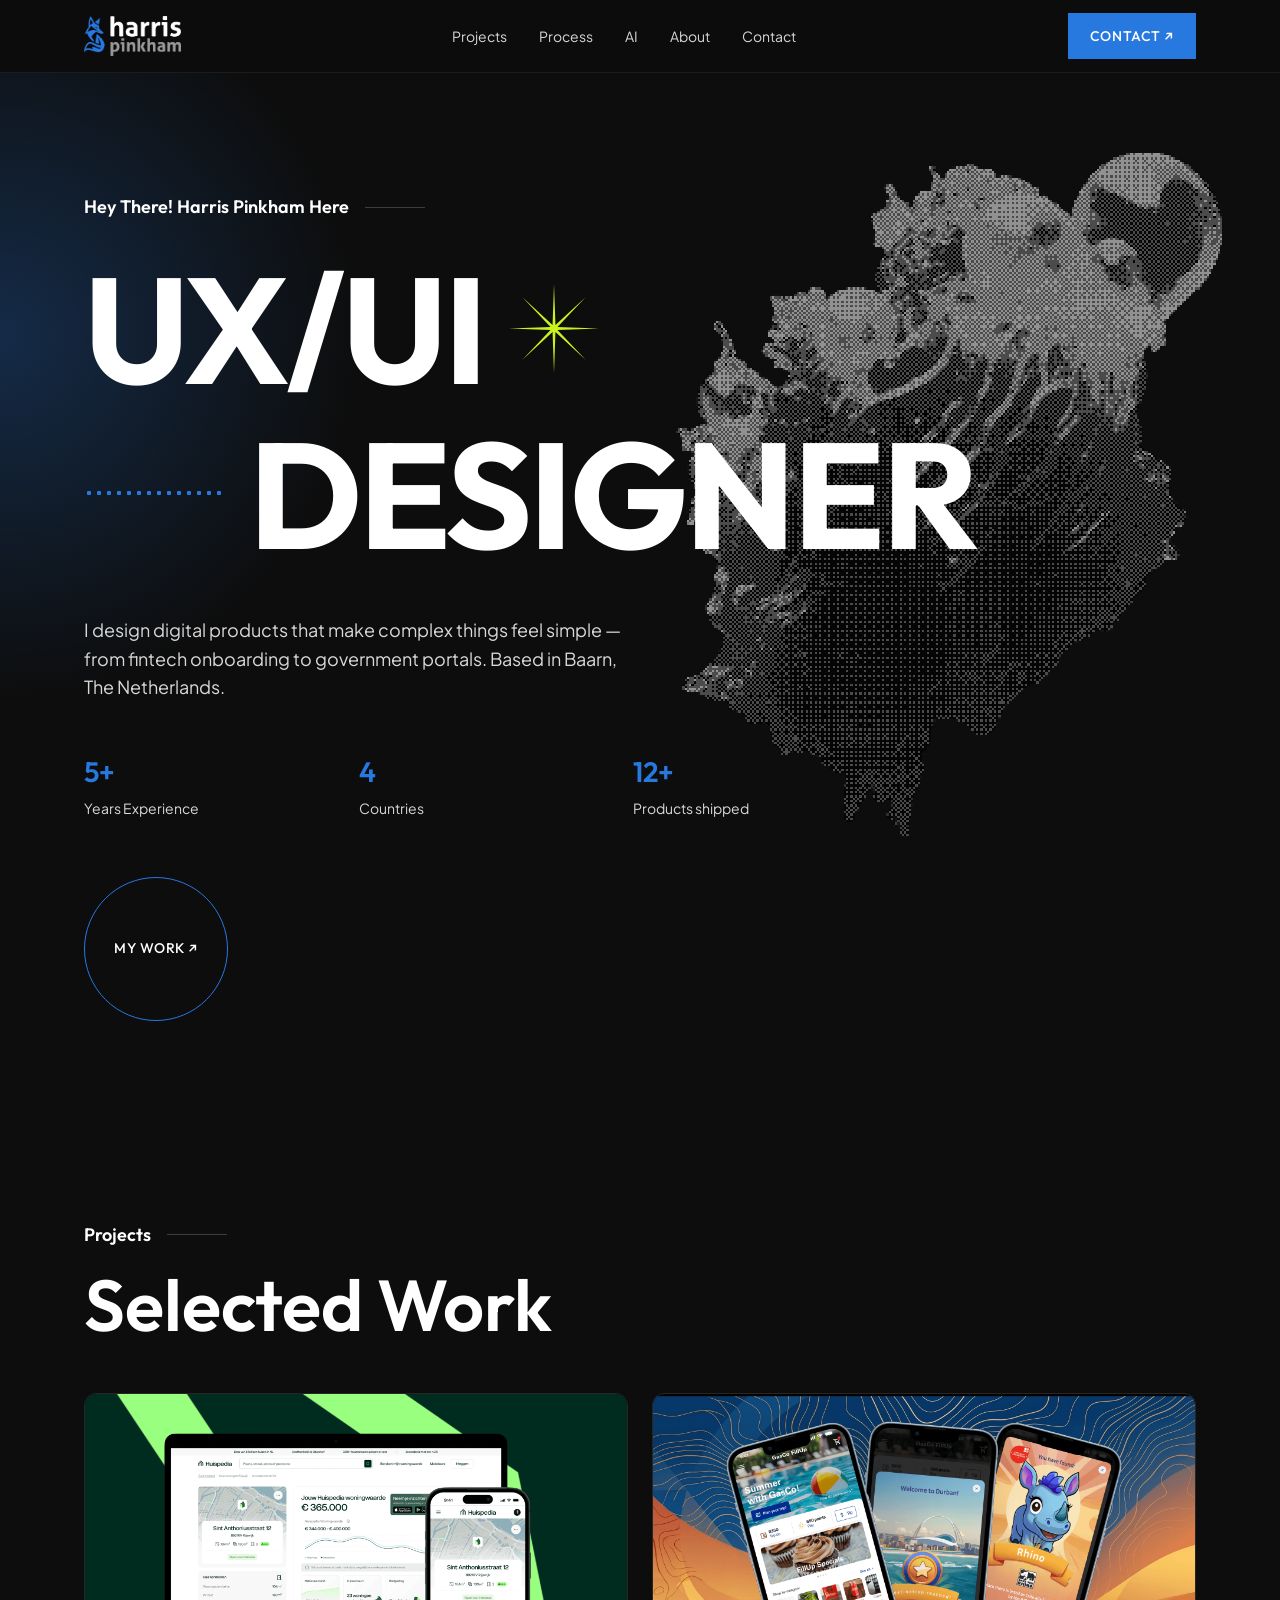
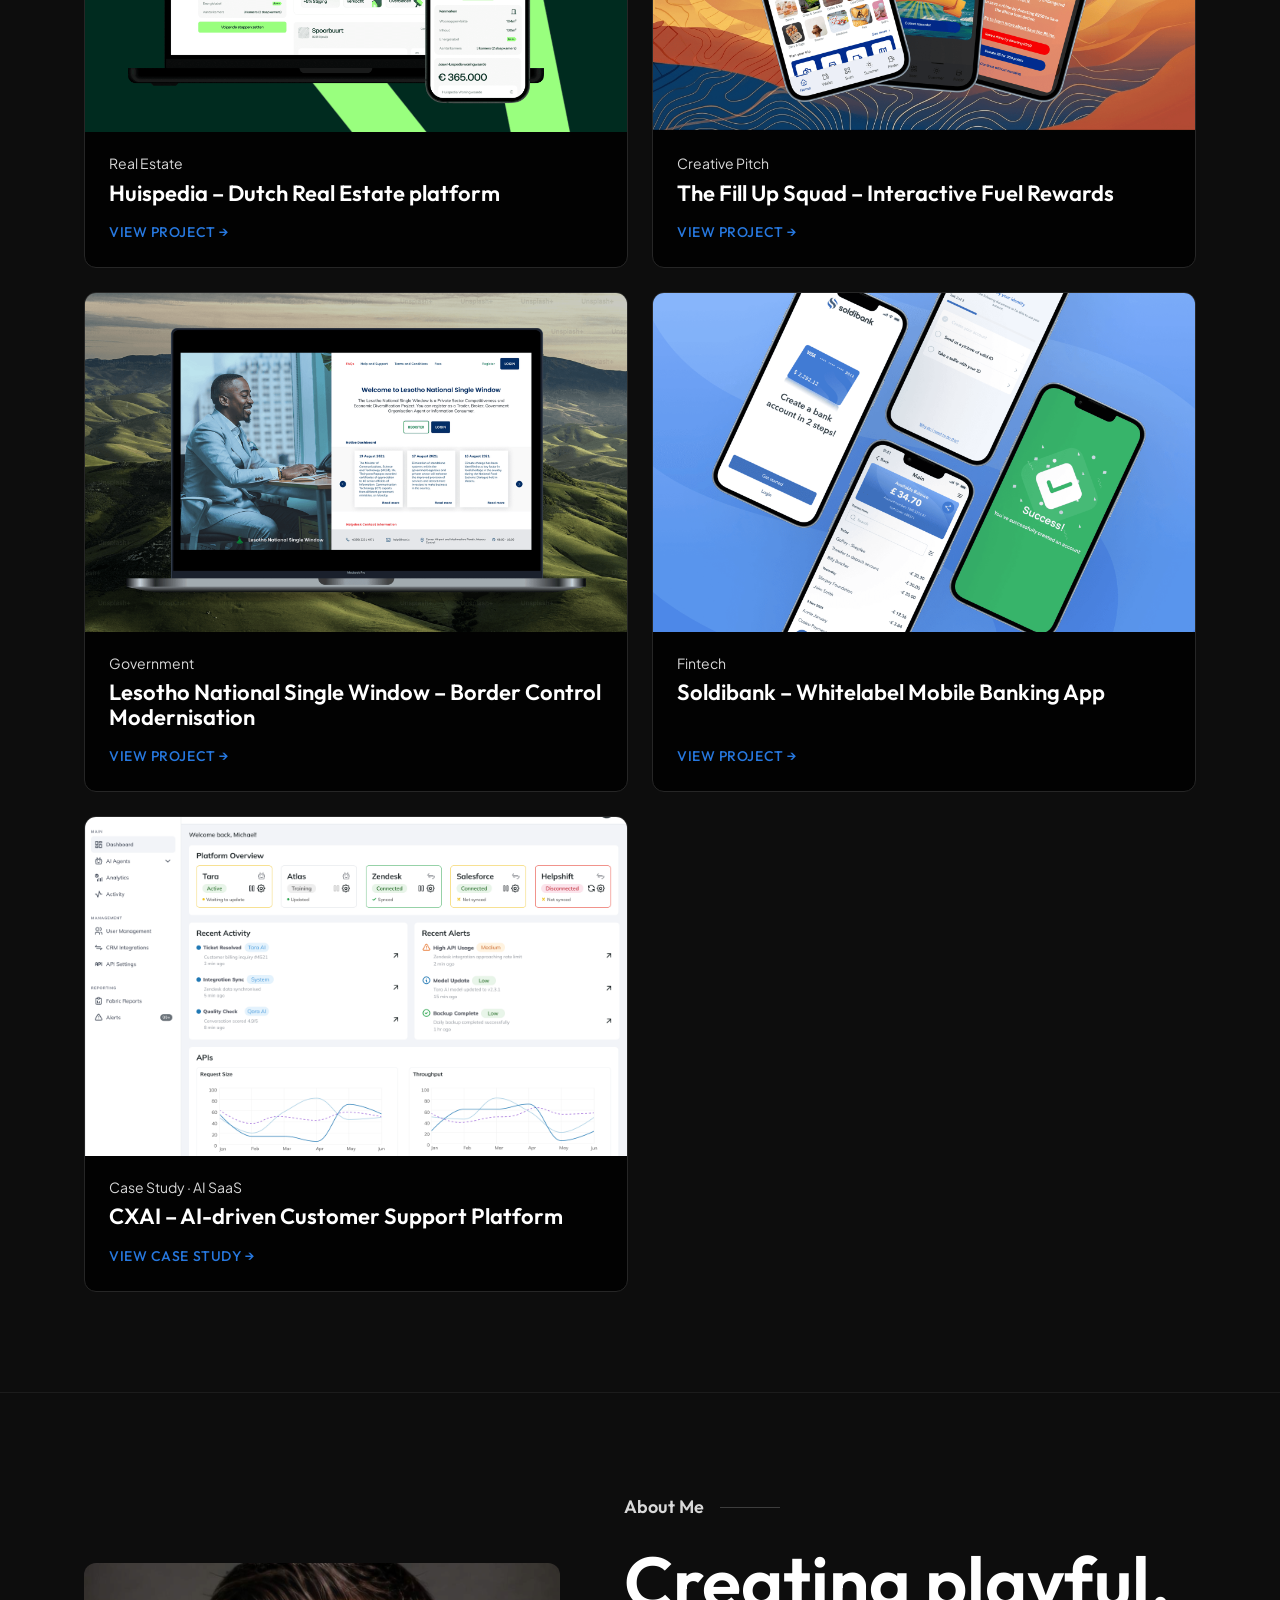
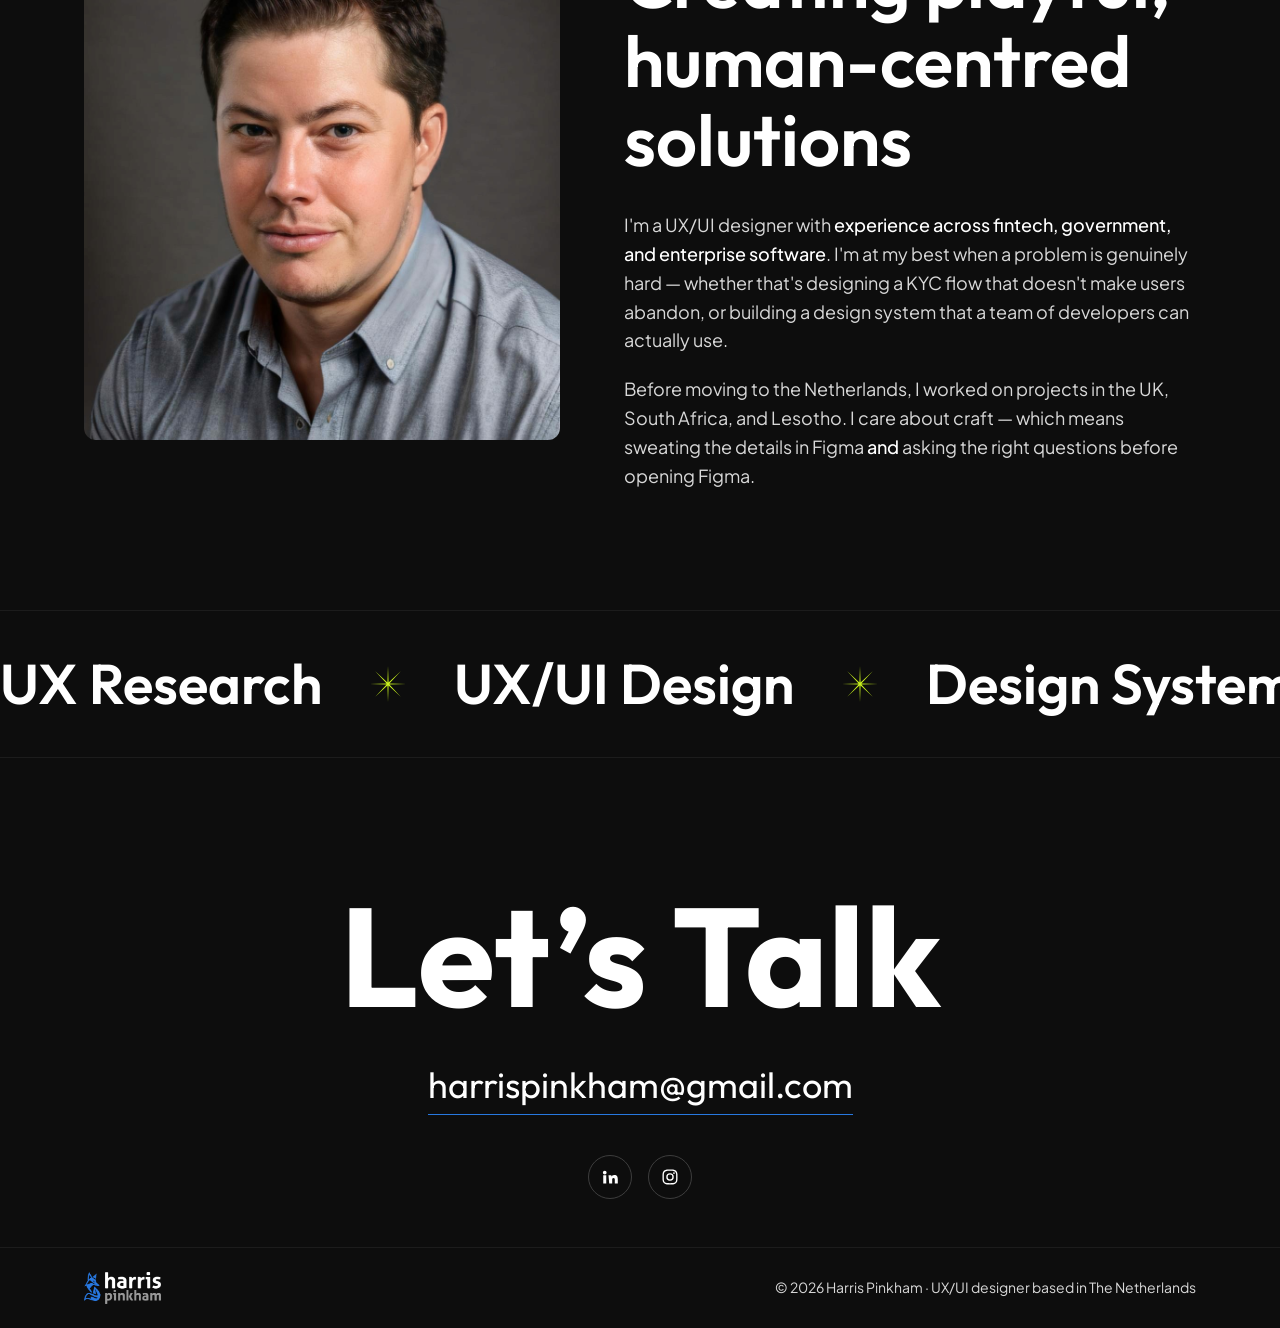
==== index.html @ 7c54fffb "Rename to Lesotho National Single Window and credit BBD Co-Authored-By: Claude Opus 5.5 <noreply@ant" ====
<!doctype html>
<html lang="en">
<head>
  <meta charset="utf-8">
  <meta name="viewport" content="width=device-width, initial-scale=1">
  <title>Harris Pinkham — UX/UI Designer</title>
  <meta name="description" content="Harris Pinkham is a UX/UI designer based in Baarn, The Netherlands, designing digital products that make complex things feel simple.">
  <link rel="canonical" href="https://harris-pinkham.onrender.com/">
  <!-- Link previews (LinkedIn, WhatsApp, Slack, X…) -->
  <meta property="og:type" content="website">
  <meta property="og:site_name" content="Harris Pinkham">
  <meta property="og:title" content="Harris Pinkham — UX/UI Designer">
  <meta property="og:description" content="Harris Pinkham is a UX/UI designer based in Baarn, The Netherlands, designing digital products that make complex things feel simple.">
  <meta property="og:url" content="https://harris-pinkham.onrender.com/">
  <meta property="og:image" content="https://harris-pinkham.onrender.com/assets/og-image.png">
  <meta property="og:image:width" content="1200">
  <meta property="og:image:height" content="630">
  <meta property="og:image:alt" content="Harris Pinkham, UX/UI Designer, based in Baarn, The Netherlands">
  <meta name="twitter:card" content="summary_large_image">
  <meta name="twitter:title" content="Harris Pinkham — UX/UI Designer">
  <meta name="twitter:description" content="Harris Pinkham is a UX/UI designer based in Baarn, The Netherlands, designing digital products that make complex things feel simple.">
  <meta name="twitter:image" content="https://harris-pinkham.onrender.com/assets/og-image.png">
  <link rel="icon" href="assets/favicon.png" type="image/png">
  <link rel="apple-touch-icon" href="assets/favicon.png">
  <link rel="preconnect" href="https://fonts.googleapis.com">
  <link rel="preconnect" href="https://fonts.gstatic.com" crossorigin>
  <link href="https://fonts.googleapis.com/css2?family=Outfit:wght@400;500;600;700&family=Plus+Jakarta+Sans:wght@400;500&display=swap" rel="stylesheet">
  <link rel="stylesheet" href="styles.css">
</head>
<body>

<header>
  <div class="wrap">
    <a class="logo" href="#top" aria-label="Harris Pinkham, home"><img src="assets/logo.png" alt="harris pinkham" width="497" height="206"></a>
    <nav aria-label="Main">
      <a href="#work">Projects</a>
      <a href="process.html">Process</a>
      <a href="ai.html">AI</a>
      <a href="#about">About</a>
      <a href="#contact">Contact</a>
    </nav>
    <a class="btn" href="#contact">CONTACT ↗</a>
  </div>
</header>

<main id="top">
  <section class="hero">
    <img class="hero-figure" src="assets/hero-image.png" alt="" width="250" height="306">
    <div class="wrap">
      <p class="eyebrow">Hey There! Harris Pinkham Here</p>
      <h1>
        <span class="line">UX/UI <img class="star" src="assets/star.svg" alt=""></span>
        <span class="line">DESIGNER</span>
      </h1>
      <p class="lead">I design digital products that make complex things feel simple — from fintech onboarding to government portals. Based in Baarn, The Netherlands.</p>
      <div class="stats">
        <div><strong>5+</strong><span>Years Experience</span></div>
        <div><strong>4</strong><span>Countries</span></div>
        <div><strong>12+</strong><span>Products shipped</span></div>
      </div>
      <a class="circle-link" href="#work">MY WORK ↗</a>
    </div>
  </section>

  <section class="work" id="work">
    <div class="wrap">
      <p class="eyebrow">Projects</p>
      <h2 class="section-title">Selected Work</h2>
      <div class="projects">
        <a class="project-card" href="projects/huispedia.html">
          <img src="assets/huispedia.png" alt="Huispedia property valuation screens on laptop and phone" width="2048" height="1328" loading="lazy">
          <div class="card-body">
            <p class="tag">Real Estate</p>
            <h3>Huispedia – Dutch Real Estate platform</h3>
            <span class="view">VIEW PROJECT →</span>
          </div>
        </a>
        <a class="project-card" href="projects/fill-up-squad.html">
          <img src="assets/fillup-squad.png" alt="Three phone screens from the Fill Up Squad fuel rewards app" width="2048" height="1150" loading="lazy">
          <div class="card-body">
            <p class="tag">Creative Pitch</p>
            <h3>The Fill Up Squad – Interactive Fuel Rewards</h3>
            <span class="view">VIEW PROJECT →</span>
          </div>
        </a>
        <a class="project-card" href="projects/national-single-window.html">
          <img src="assets/single-window.png" alt="Lesotho National Single Window portal on a laptop" width="2048" height="1150" loading="lazy">
          <div class="card-body">
            <p class="tag">Government</p>
            <h3>Lesotho National Single Window – Border Control Modernisation</h3>
            <span class="view">VIEW PROJECT →</span>
          </div>
        </a>
        <a class="project-card" href="projects/soldibank.html">
          <img src="assets/soldibank.png" alt="Soldibank mobile banking app screens" width="2048" height="1150" loading="lazy">
          <div class="card-body">
            <p class="tag">Fintech</p>
            <h3>Soldibank – Whitelabel Mobile Banking App</h3>
            <span class="view">VIEW PROJECT →</span>
          </div>
        </a>
        <a class="project-card" href="projects/cxai.html">
          <img src="projects/cxai/cxai-card.webp" alt="CXAI dashboard with platform overview, recent activity and alerts" width="1440" height="1024" loading="lazy">
          <div class="card-body">
            <p class="tag">Case Study · AI SaaS</p>
            <h3>CXAI – AI-driven Customer Support Platform</h3>
            <span class="view">VIEW CASE STUDY →</span>
          </div>
        </a>
      </div>
    </div>
  </section>

  <section class="about" id="about">
    <div class="wrap about-grid">
      <img class="about-photo" src="assets/about.jpg" alt="Portrait of Harris Pinkham" width="1024" height="1427" loading="lazy">
      <div>
        <p class="eyebrow">About Me</p>
        <h2 class="section-title">Creating playful, human-centred solutions</h2>
        <p>I'm a UX/UI designer with <strong>experience across fintech, government, and enterprise software</strong>. I'm at my best when a problem is genuinely hard — whether that's designing a KYC flow that doesn't make users abandon, or building a design system that a team of developers can actually use.</p>
        <p>Before moving to the Netherlands, I worked on projects in the UK, South Africa, and Lesotho. I care about craft — which means sweating the details in Figma <strong>and</strong> asking the right questions before opening Figma.</p>
      </div>
    </div>
  </section>

  <div class="ticker" aria-hidden="true">
    <div class="ticker-track">
      <span>UX Research</span><span>UX/UI Design</span><span>Design Systems</span><span>Wireframing &amp; Prototyping</span><span>Usability Testing</span>
      <span>UX Research</span><span>UX/UI Design</span><span>Design Systems</span><span>Wireframing &amp; Prototyping</span><span>Usability Testing</span>
    </div>
  </div>

  <section class="contact" id="contact">
    <div class="wrap">
      <h2 class="big">Let’s Talk</h2>
      <a class="email" href="mailto:harrispinkham@gmail.com">harrispinkham@gmail.com</a>
      <div class="socials">
        <a href="https://www.linkedin.com/in/harrispinkham/" aria-label="LinkedIn"><svg viewBox="0 0 24 24"><path d="M4.98 3.5a2.5 2.5 0 1 1 0 5 2.5 2.5 0 0 1 0-5zM3 9.75h4v11H3zm7 0h3.8v1.5h.06c.53-1 1.83-2.06 3.77-2.06 4.03 0 4.77 2.65 4.77 6.1v5.46h-4v-4.84c0-1.16-.02-2.64-1.61-2.64-1.61 0-1.86 1.26-1.86 2.56v4.92h-4z"/></svg></a>
        <a href="https://www.instagram.com/indiaskapie" aria-label="Instagram"><svg viewBox="0 0 24 24"><path d="M12 7a5 5 0 1 0 0 10 5 5 0 0 0 0-10zm0 8.2a3.2 3.2 0 1 1 0-6.4 3.2 3.2 0 0 1 0 6.4zM17.3 5.5a1.2 1.2 0 1 0 0 2.4 1.2 1.2 0 0 0 0-2.4zM12 2c-2.7 0-3.1 0-4.1.06C4.6 2.2 2.2 4.6 2.06 7.9 2 8.9 2 9.3 2 12s0 3.1.06 4.1c.15 3.3 2.55 5.7 5.84 5.84C8.9 22 9.3 22 12 22s3.1 0 4.1-.06c3.3-.15 5.7-2.55 5.84-5.84.06-1 .06-1.4.06-4.1s0-3.1-.06-4.1C21.8 4.6 19.4 2.2 16.1 2.06 15.1 2 14.7 2 12 2zm0 1.8c2.67 0 3 0 4.03.06 2.4.1 3.97 1.7 4.1 4.1.05 1.05.06 1.36.06 4.04s0 3-.06 4.04c-.12 2.4-1.7 3.97-4.1 4.1-1.04.05-1.36.06-4.03.06s-3 0-4.04-.06c-2.4-.12-3.97-1.7-4.1-4.1C3.8 15 3.8 14.67 3.8 12s0-3 .06-4.04c.12-2.4 1.7-3.97 4.1-4.1C9 3.8 9.33 3.8 12 3.8z"/></svg></a>
      </div>
    </div>
  </section>
</main>

<footer>
  <div class="wrap">
    <img src="assets/logo.png" alt="harris pinkham" width="497" height="206">
    <p>© 2026 Harris Pinkham · UX/UI designer based in The Netherlands</p>
  </div>
</footer>

</body>
</html>
---- styles.css ----
:root {
  --bg: #0d0d0d;
  --surface: #020202;
  --text: #fff;
  --muted: #d8d8d8;
  --line: #3d3d3d;
  --accent: #2778df;
  --max: 1160px;
}
*, *::before, *::after { box-sizing: border-box; }
html { scroll-behavior: smooth; }
body {
  margin: 0;
  background: var(--bg);
  color: var(--text);
  font-family: "Plus Jakarta Sans", sans-serif;
  font-size: 16px;
  line-height: 1.6;
  -webkit-font-smoothing: antialiased;
}
h1, h2, h3, h4 { font-family: "Outfit", sans-serif; margin: 0; line-height: 1.1; }
p { margin: 0; }
a { color: inherit; }
img { max-width: 100%; display: block; }
.wrap { max-width: var(--max); margin: 0 auto; padding: 0 24px; }

/* Header */
header {
  position: sticky; top: 0; z-index: 10;
  background: rgba(13, 13, 13, .85);
  backdrop-filter: blur(10px);
  border-bottom: 1px solid #1c1c1c;
}
header .wrap { display: flex; align-items: center; justify-content: space-between; height: 72px; }
.logo img { height: 40px; width: auto; }
nav { display: flex; gap: 32px; }
nav a { text-decoration: none; font-size: 14px; color: var(--muted); }
nav a:hover, nav a[aria-current="page"] { color: var(--text); }
[id] { scroll-margin-top: 88px; }
.btn {
  display: inline-flex; align-items: center; gap: 8px;
  background: var(--accent); color: #fff; text-decoration: none;
  font-family: "Outfit", sans-serif; font-size: 14px; font-weight: 500; letter-spacing: .04em;
  padding: 12px 22px;
}
.btn:hover { filter: brightness(1.1); }

/* Section eyebrow, e.g. "Projects ——" */
.eyebrow {
  display: flex; align-items: center; gap: 16px;
  font-family: "Outfit", sans-serif; font-weight: 600; font-size: 18px;
}
.eyebrow::after { content: ""; width: 60px; height: 1px; background: var(--line); }
.section-title { font-size: clamp(40px, 6vw, 72px); font-weight: 600; margin: 16px 0 48px; }

/* Hero */
.hero {
  position: relative; overflow: hidden;
  padding: 120px 0 100px;
  background: radial-gradient(ellipse 40% 50% at 0% 25%, rgba(39, 120, 223, .28), transparent 70%);
}
.hero-figure {
  position: absolute; right: 4%; top: 80px;
  width: min(46vw, 560px); height: auto; opacity: .55;
  image-rendering: pixelated; pointer-events: none;
}
.hero .wrap { position: relative; }
.hero h1 { font-weight: 700; font-size: clamp(64px, 13vw, 150px); letter-spacing: -.02em; margin-top: 24px; }
.hero h1 .line { display: flex; align-items: center; gap: 24px; }
.hero h1 .line:last-child { padding-left: clamp(0px, 13vw, 180px); }
.hero h1 .line:last-child::before {
  content: ""; flex: 0 0 clamp(0px, 11vw, 150px); height: 4px;
  background: radial-gradient(circle, var(--accent) 2px, transparent 2.5px) 0 0 / 10px 4px;
  margin-left: calc(-1 * clamp(0px, 13vw, 180px));
}
.hero h1 .star { width: clamp(40px, 7vw, 90px); }
.hero .lead { max-width: 560px; margin-top: 40px; font-size: 18px; color: var(--muted); }
.stats { display: grid; grid-template-columns: repeat(3, 1fr); gap: 24px; max-width: 800px; margin-top: 48px; }
.stats strong { display: block; font-family: "Outfit", sans-serif; font-size: 28px; font-weight: 600; color: var(--accent); }
.stats span { font-size: 14px; color: var(--muted); }
.circle-link {
  display: grid; place-items: center; margin-top: 56px;
  width: 144px; height: 144px; border-radius: 50%;
  border: 1px solid var(--accent); text-decoration: none;
  font-family: "Outfit", sans-serif; font-size: 14px; font-weight: 500; letter-spacing: .04em;
  transition: background .2s;
}
.circle-link:hover { background: var(--accent); }

/* Project preview cards (home) */
.work { padding: 100px 0; }
.projects { display: grid; grid-template-columns: repeat(2, 1fr); gap: 24px; }
.project-card {
  text-decoration: none;
  border: 1px solid #262626; border-radius: 12px; background: var(--surface); overflow: hidden;
  display: flex; flex-direction: column;
  transition: border-color .2s, transform .2s;
}
.project-card:hover { border-color: var(--accent); transform: translateY(-4px); }
.project-card img { width: 100%; height: auto; aspect-ratio: 16 / 10; object-fit: cover; }
.card-body { flex: 1; display: flex; flex-direction: column; padding: 20px 24px 24px; }
.card-body .view { margin-top: auto; }
.card-text { color: var(--muted); font-size: 15px; margin-bottom: 20px; }
.projects.three { grid-template-columns: repeat(3, 1fr); margin-bottom: 96px; }
.tag { font-size: 14px; color: var(--muted); }
.project-card h3 { font-size: 22px; font-weight: 600; margin: 6px 0 16px; }
.view { font-family: "Outfit", sans-serif; font-size: 14px; font-weight: 500; letter-spacing: .04em; color: var(--accent); }
.site-link {
  font-family: "Outfit", sans-serif; font-weight: 500;
  color: var(--accent); text-decoration: none; border-bottom: 1px solid currentColor;
}
.site-link:hover { color: var(--text); }

/* About */
.about { padding: 100px 0; border-top: 1px solid #1c1c1c; }
.about-grid { display: grid; grid-template-columns: 1fr 1.2fr; gap: 64px; align-items: center; }
.about-photo { border-radius: 12px; aspect-ratio: 1; object-fit: cover; object-position: center 25%; width: 100%; height: auto; }
.about p { color: var(--muted); font-size: 18px; margin-bottom: 20px; }
.about p strong { color: var(--text); font-weight: 500; }
.about .section-title { margin-bottom: 32px; }

/* Ticker */
.ticker { overflow: hidden; border-block: 1px solid #1c1c1c; padding: 28px 0; }
.ticker-track { display: flex; gap: 48px; width: max-content; animation: scroll 30s linear infinite; }
.ticker-track span { font-family: "Outfit", sans-serif; font-size: clamp(32px, 5vw, 56px); font-weight: 600; white-space: nowrap; display: flex; align-items: center; gap: 48px; }
.ticker-track span::after { content: ""; width: 36px; height: 36px; background: url(assets/star.svg) center / contain no-repeat; }
@keyframes scroll { to { transform: translateX(-50%); } }
@media (prefers-reduced-motion: reduce) { .ticker-track { animation: none; } }

/* Contact / footer */
.contact { padding: 120px 0 48px; text-align: center; }
.contact h2.big { font-size: clamp(56px, 11vw, 140px); font-weight: 700; }
.contact .email { display: inline-block; margin: 24px 0 40px; font-family: "Outfit", sans-serif; font-size: clamp(20px, 3.4vw, 36px); text-decoration: none; border-bottom: 1px solid var(--accent); overflow-wrap: anywhere; }
.socials { display: flex; justify-content: center; gap: 16px; }
.socials a { display: grid; place-items: center; width: 44px; height: 44px; border: 1px solid var(--line); border-radius: 50%; }
.socials a:hover { border-color: var(--accent); }
.socials svg { width: 18px; height: 18px; fill: currentColor; }
footer { border-top: 1px solid #1c1c1c; padding: 24px 0; font-size: 14px; color: var(--muted); }
footer .wrap { display: flex; justify-content: space-between; align-items: center; gap: 16px; }
footer img { height: 32px; width: auto; }

/* Inner page intro (project, process, AI) */
.page-hero {
  padding: 88px 0 56px;
  background: radial-gradient(ellipse 40% 60% at 0% 20%, rgba(39, 120, 223, .25), transparent 70%);
}
.back { display: inline-block; margin-bottom: 32px; font-size: 14px; color: var(--muted); text-decoration: none; }
.back:hover { color: var(--text); }
.page-hero h1 { font-size: clamp(48px, 9vw, 104px); font-weight: 700; letter-spacing: -.02em; margin-top: 20px; }
.page-hero .lead { max-width: 680px; margin-top: 24px; font-size: 19px; color: var(--muted); }
.page-hero .tag { margin-top: 0; }
h2.sub { font-size: clamp(28px, 3.4vw, 40px); font-weight: 600; margin-bottom: 24px; }

/* Project page */
.cover { width: 100%; height: auto; border-radius: 12px; }
.project-info { display: grid; grid-template-columns: 1.6fr 1fr; gap: 64px; padding-top: 80px; padding-bottom: 80px; }
.project-info p { color: var(--muted); font-size: 18px; }
.project-info p + p { margin-top: 16px; }
.meta { margin: 0; border-top: 1px solid var(--line); }
.meta div { display: flex; justify-content: space-between; gap: 16px; padding: 14px 0; border-bottom: 1px solid var(--line); }
.meta dt { color: var(--muted); font-size: 14px; }
.meta dd { margin: 0; text-align: right; font-family: "Outfit", sans-serif; font-weight: 500; }
.screens { padding-bottom: 80px; }
.desktop-screens { display: grid; gap: 32px; margin-bottom: 80px; }
.mobile-screens { display: grid; grid-template-columns: repeat(3, 1fr); gap: 32px; max-width: 900px; margin: 0 auto 80px; }
.browser { margin: 0; border: 1px solid #262626; border-radius: 12px; overflow: hidden; background: #161616; }
.browser-bar { display: flex; gap: 6px; padding: 12px 16px; border-bottom: 1px solid #262626; }
.browser-bar span { width: 10px; height: 10px; border-radius: 50%; background: var(--line); }
.browser img { width: 100%; height: auto; }
.browser .slot { width: 100%; aspect-ratio: 16 / 10; }
.phone { margin: 0; border: 10px solid #1f1f1f; border-radius: 40px; overflow: hidden; background: #161616; box-shadow: 0 0 0 1px #333; }
.phone img, .phone .slot { width: 100%; height: auto; aspect-ratio: 9 / 19.5; object-fit: cover; object-position: top; }
.desktop-screens.two { grid-template-columns: 1fr 1fr; gap: 24px; }
.mobile-screens.four { grid-template-columns: repeat(4, 1fr); gap: 24px; max-width: none; }
/* Older 16:9 phone screens */
.mobile-screens.classic { grid-template-columns: repeat(2, 1fr); max-width: 560px; }
.mobile-screens.classic .phone img { aspect-ratio: 9 / 16; }
.intro-text { max-width: 820px; margin-bottom: 56px; color: var(--muted); font-size: 18px; }
.ai-project p { max-width: 760px; color: var(--muted); font-size: 18px; }
.ai-method + .ai-method { margin-top: 72px; }
.ai-method h3 { font-size: 24px; font-weight: 600; margin-bottom: 12px; }
.gallery { display: grid; gap: 20px; margin-top: 28px; }
.gallery.two { grid-template-columns: repeat(2, 1fr); }
.gallery.four { grid-template-columns: repeat(4, 1fr); }
.gallery.five { grid-template-columns: repeat(5, 1fr); }
.gallery img.crop-top { aspect-ratio: 5 / 8; object-fit: cover; object-position: top; }
.gallery.three { grid-template-columns: repeat(3, 1fr); max-width: 900px; }
.gallery figure, figure.wide { margin: 0; }
figure.wide { margin-top: 28px; }
.gallery img, figure.wide img { width: 100%; height: auto; border-radius: 10px; border: 1px solid #262626; }
.gallery figcaption, figure.wide figcaption { margin-top: 10px; font-size: 14px; color: var(--muted); }

/* Empty frame waiting for a screenshot */
.slot {
  display: grid; place-items: center; padding: 16px; text-align: center;
  color: var(--muted); font-size: 14px;
  background: repeating-linear-gradient(45deg, #141414 0 12px, #181818 12px 24px);
}
.project-nav { display: flex; justify-content: space-between; gap: 16px; padding-top: 40px; padding-bottom: 40px; border-top: 1px solid #1c1c1c; }
.project-nav a { text-decoration: none; }
.project-nav a:last-child { text-align: right; }
.project-nav small { display: block; color: var(--muted); font-size: 13px; }
.project-nav span { font-family: "Outfit", sans-serif; font-size: 20px; font-weight: 600; }
.project-nav a:hover span { color: var(--accent); }

/* Case study pages */
.case-study { padding-bottom: 80px; }
.case-study .goal { max-width: 860px; font-family: "Outfit", sans-serif; font-size: clamp(22px, 2.6vw, 30px); line-height: 1.35; }
.case-study .case-text { max-width: 760px; color: var(--muted); font-size: 18px; margin-bottom: 72px; }
.slides { display: grid; gap: 32px; margin: 48px 0 80px; }
.slides figure.wide { margin: 0; }

/* Placeholder for content still to be written */
.todo {
  border: 1px dashed var(--accent); border-radius: 8px; padding: 14px 18px;
  color: var(--muted); font-size: 15px; background: rgba(39, 120, 223, .06);
}
.todo::before { content: "To add: "; color: var(--accent); font-weight: 600; }

/* Process page */
.content-section { padding: 40px 0 100px; }
.steps { list-style: none; padding: 0; margin: 0 0 80px; border-top: 1px solid var(--line); }
.steps li { display: grid; grid-template-columns: 100px 1fr; column-gap: 32px; row-gap: 32px; padding: 56px 0; border-bottom: 1px solid var(--line); }
.step-items { grid-column: 2; }
.step-num { font-family: "Outfit", sans-serif; font-size: 20px; font-weight: 600; color: var(--accent); }
.steps h3 { font-size: clamp(26px, 3vw, 36px); font-weight: 600; }
.steps p { color: var(--muted); font-size: 17px; }
.steps p + p { margin-top: 12px; }
.step-items > div + div { margin-top: 64px; }
.step-items p { max-width: 760px; }
.step-items p + .gallery, .step-items p + figure.wide { margin-top: 24px; }
.step-items .gallery + p { margin-top: 32px; }
.process-cycle { max-width: 900px; margin: -24px 0 48px; }
.step-items h4 { font-family: "Outfit", sans-serif; font-size: 20px; font-weight: 600; margin-bottom: 8px; }
.steps blockquote { margin: 12px 0; padding-left: 16px; border-left: 2px solid var(--accent); color: var(--text); font-style: italic; }

/* AI page */
.cards { display: grid; grid-template-columns: repeat(3, 1fr); gap: 24px; margin-bottom: 80px; }
.card { border: 1px solid #262626; border-radius: 12px; background: var(--surface); padding: 28px; }
.card h3 { font-size: 22px; font-weight: 600; margin-bottom: 16px; }
.card .todo { font-size: 14px; }

@media (max-width: 800px) {
  header .wrap { flex-wrap: wrap; height: auto; padding-top: 12px; row-gap: 4px; }
  nav { order: 3; width: 100%; gap: 22px; overflow-x: auto; padding: 4px 0 12px; }
  nav a { white-space: nowrap; }
  [id] { scroll-margin-top: 120px; }
  .hero { padding: 72px 0 64px; }
  .hero-figure { width: 80vw; right: -20vw; top: auto; bottom: 0; opacity: .3; }
  .hero h1 .line:last-child { padding-left: 0; }
  .hero h1 .line:last-child::before { display: none; }
  .stats { grid-template-columns: 1fr; gap: 16px; }
  .work, .about { padding: 72px 0; }
  .projects, .projects.three, .cards { grid-template-columns: 1fr; }
  .page-hero { padding: 56px 0 40px; }
  .project-info { grid-template-columns: 1fr; gap: 40px; padding-top: 56px; padding-bottom: 56px; }
  .mobile-screens, .mobile-screens.four { grid-template-columns: repeat(2, 1fr); gap: 16px; }
  .desktop-screens.two { grid-template-columns: 1fr; }
  .gallery.four, .gallery.three, .gallery.five { grid-template-columns: repeat(2, 1fr); gap: 16px; }
  .gallery.two { grid-template-columns: 1fr; }
  .step-items { grid-column: 1; }
  .phone { border-width: 6px; border-radius: 28px; }
  .steps li { grid-template-columns: 1fr; gap: 12px; padding: 32px 0; }
  .about-grid { grid-template-columns: 1fr; gap: 40px; }
  .about-photo { aspect-ratio: 4 / 3; }
  footer .wrap { flex-direction: column; }
}
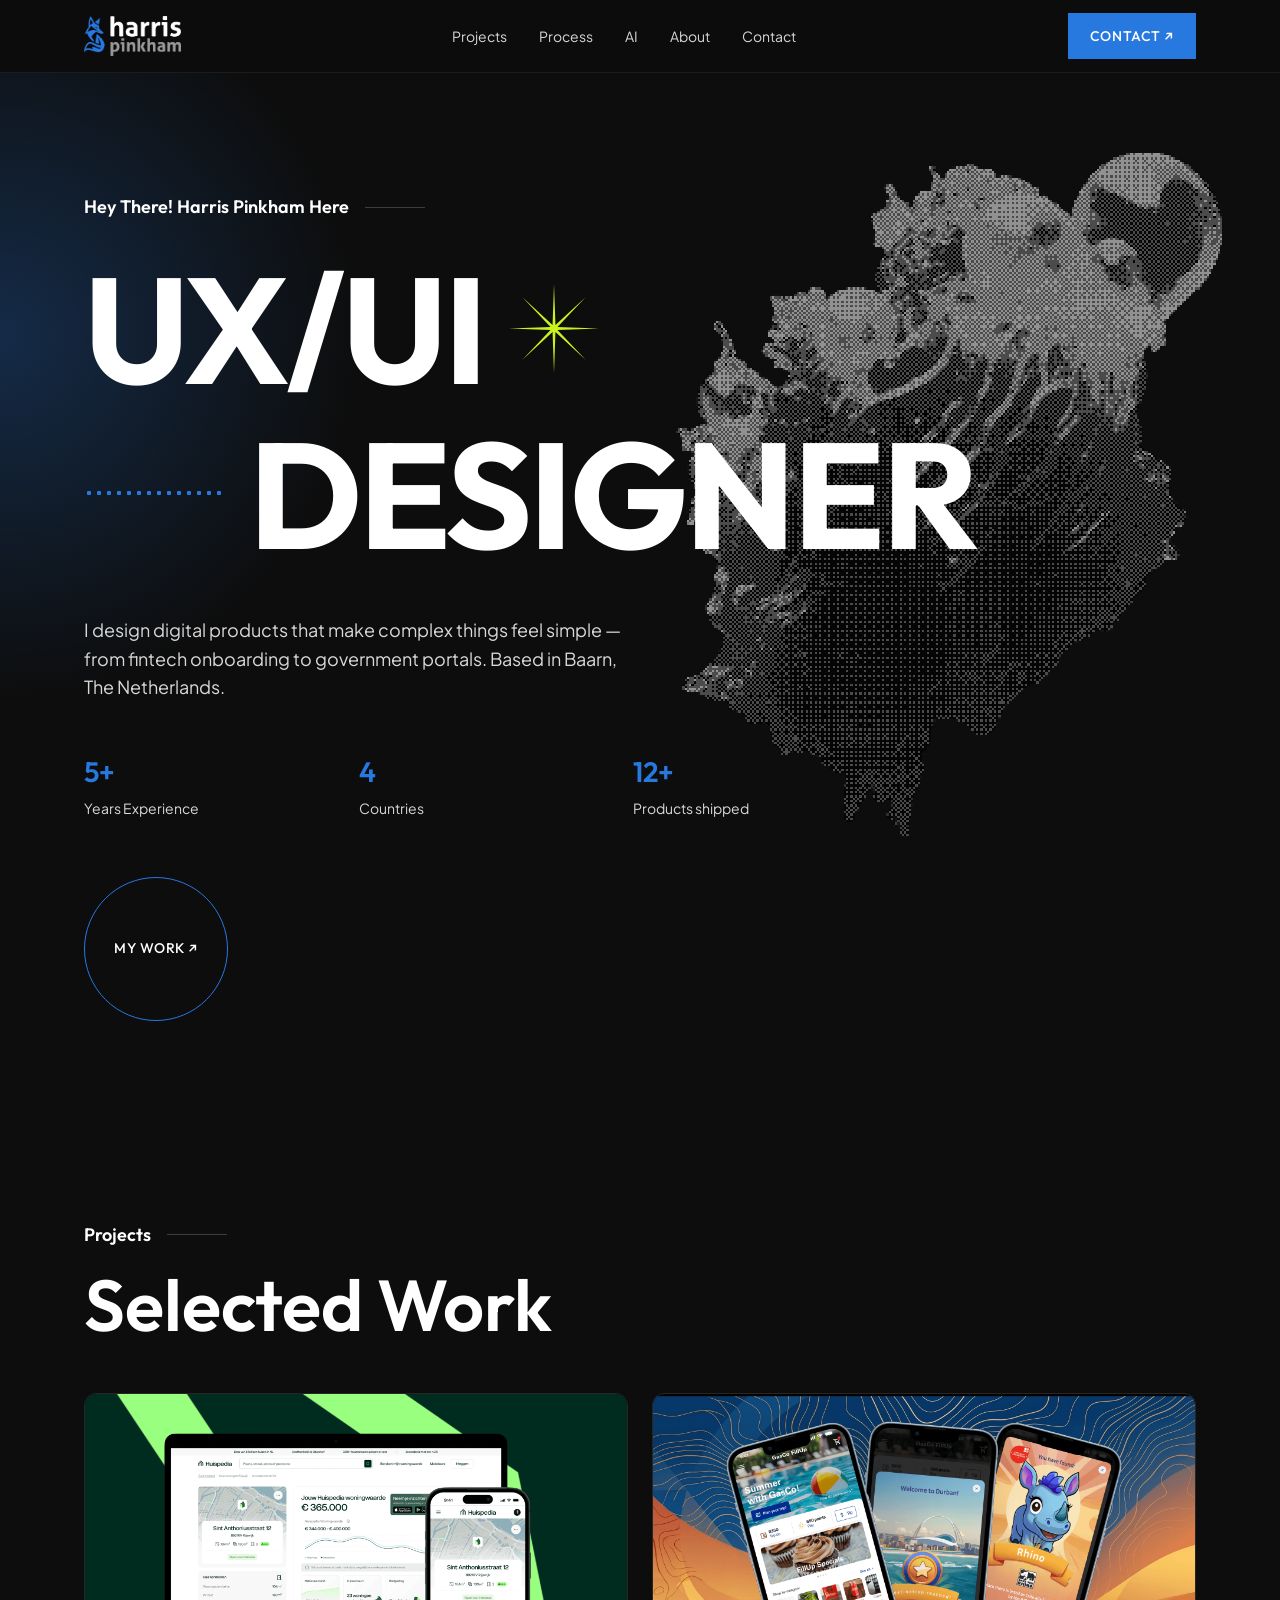
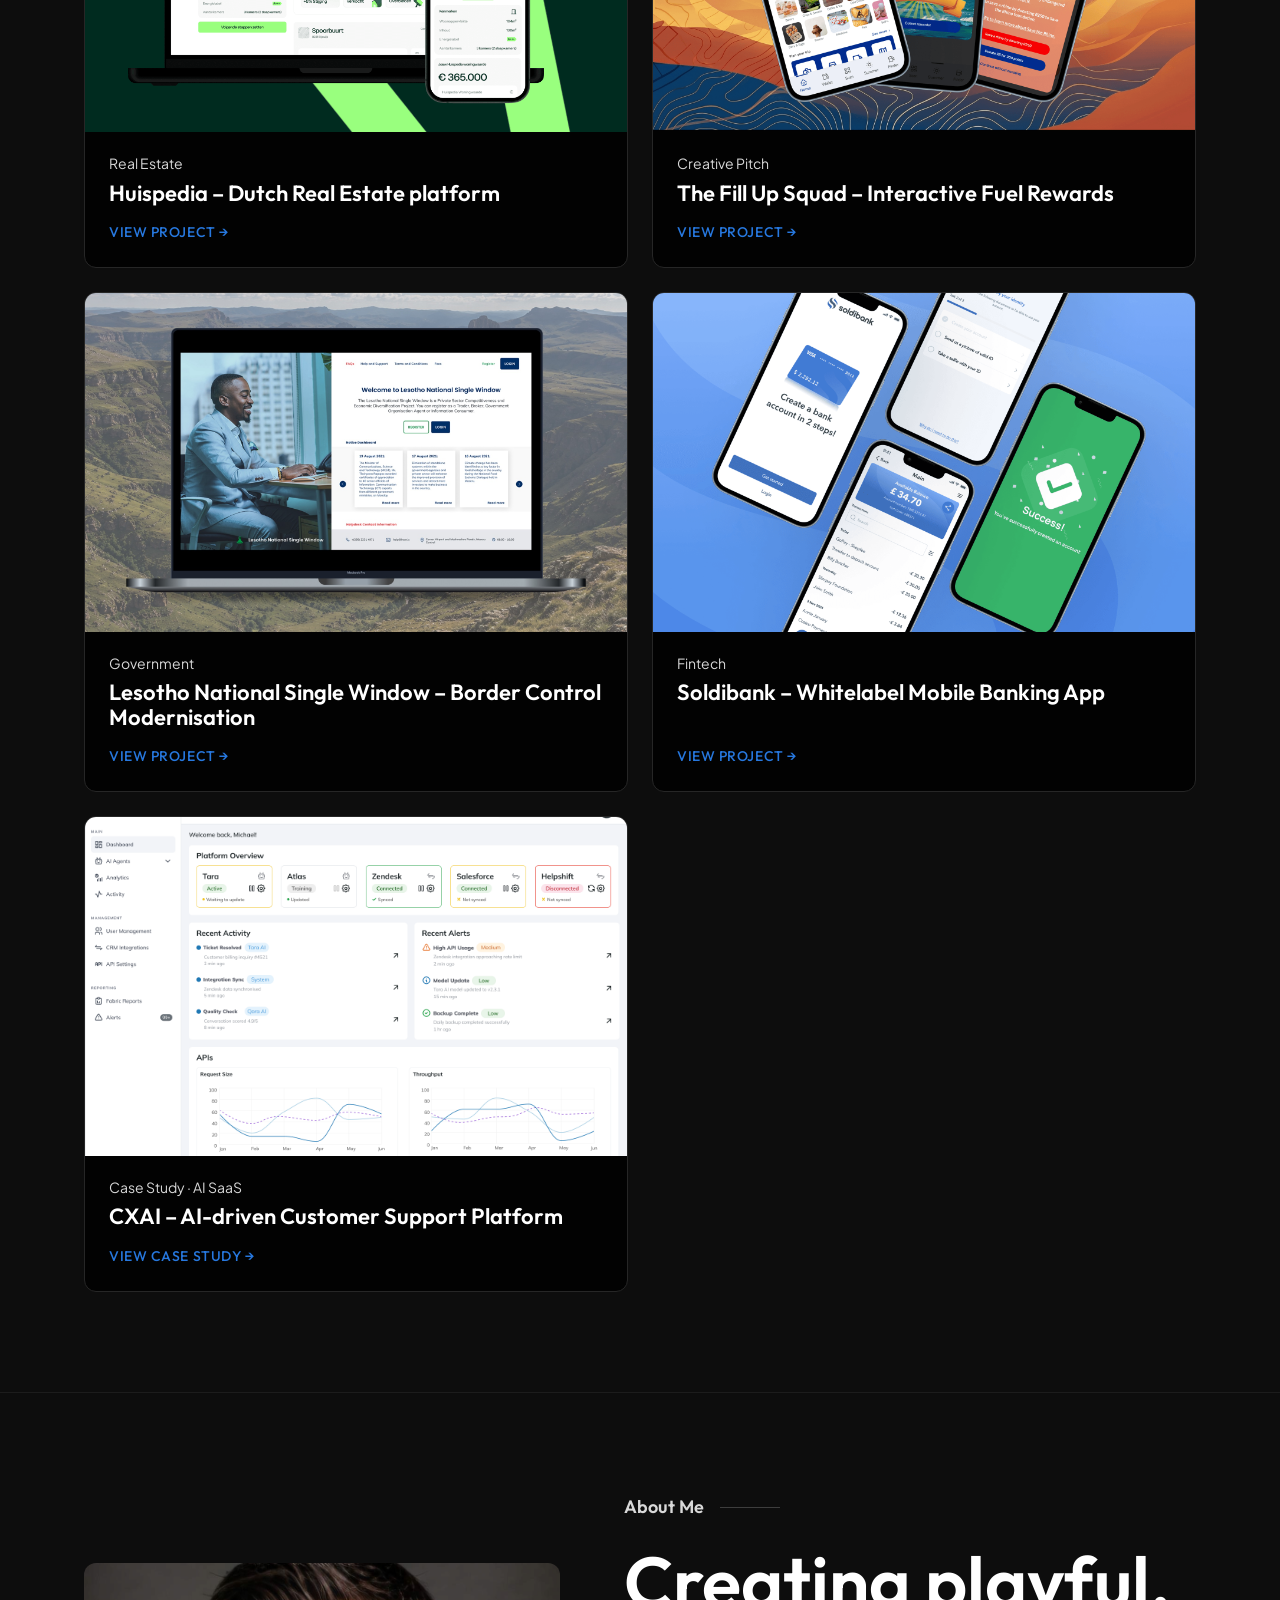
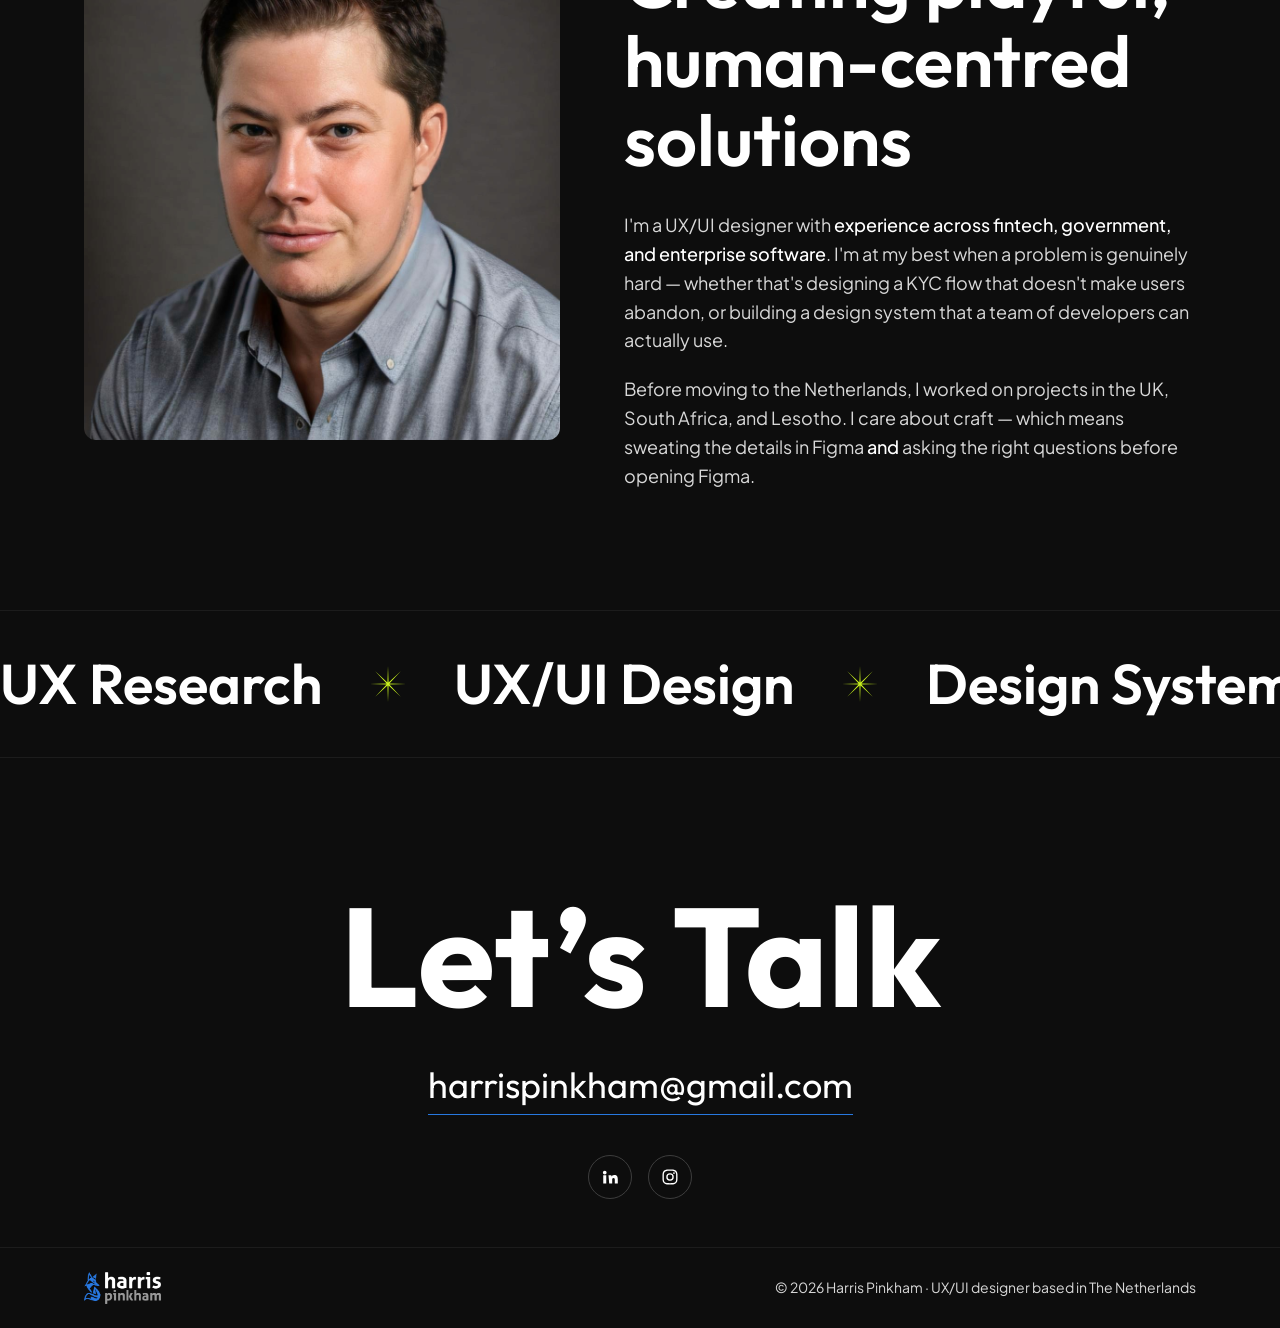
==== commit f3fc6d70: "Replace Lesotho National Single Window cover with unwatermarked image Co-Authored-By: Claude Opus 5." ====
--- a/index.html
+++ b/index.html
@@ -84,7 +84,7 @@
           </div>
         </a>
         <a class="project-card" href="projects/national-single-window.html">
-          <img src="assets/single-window.png" alt="Lesotho National Single Window portal on a laptop" width="2048" height="1150" loading="lazy">
+          <img src="assets/single-window.jpg" alt="Lesotho National Single Window portal on a laptop" width="2048" height="1149" loading="lazy">
           <div class="card-body">
             <p class="tag">Government</p>
             <h3>Lesotho National Single Window – Border Control Modernisation</h3>
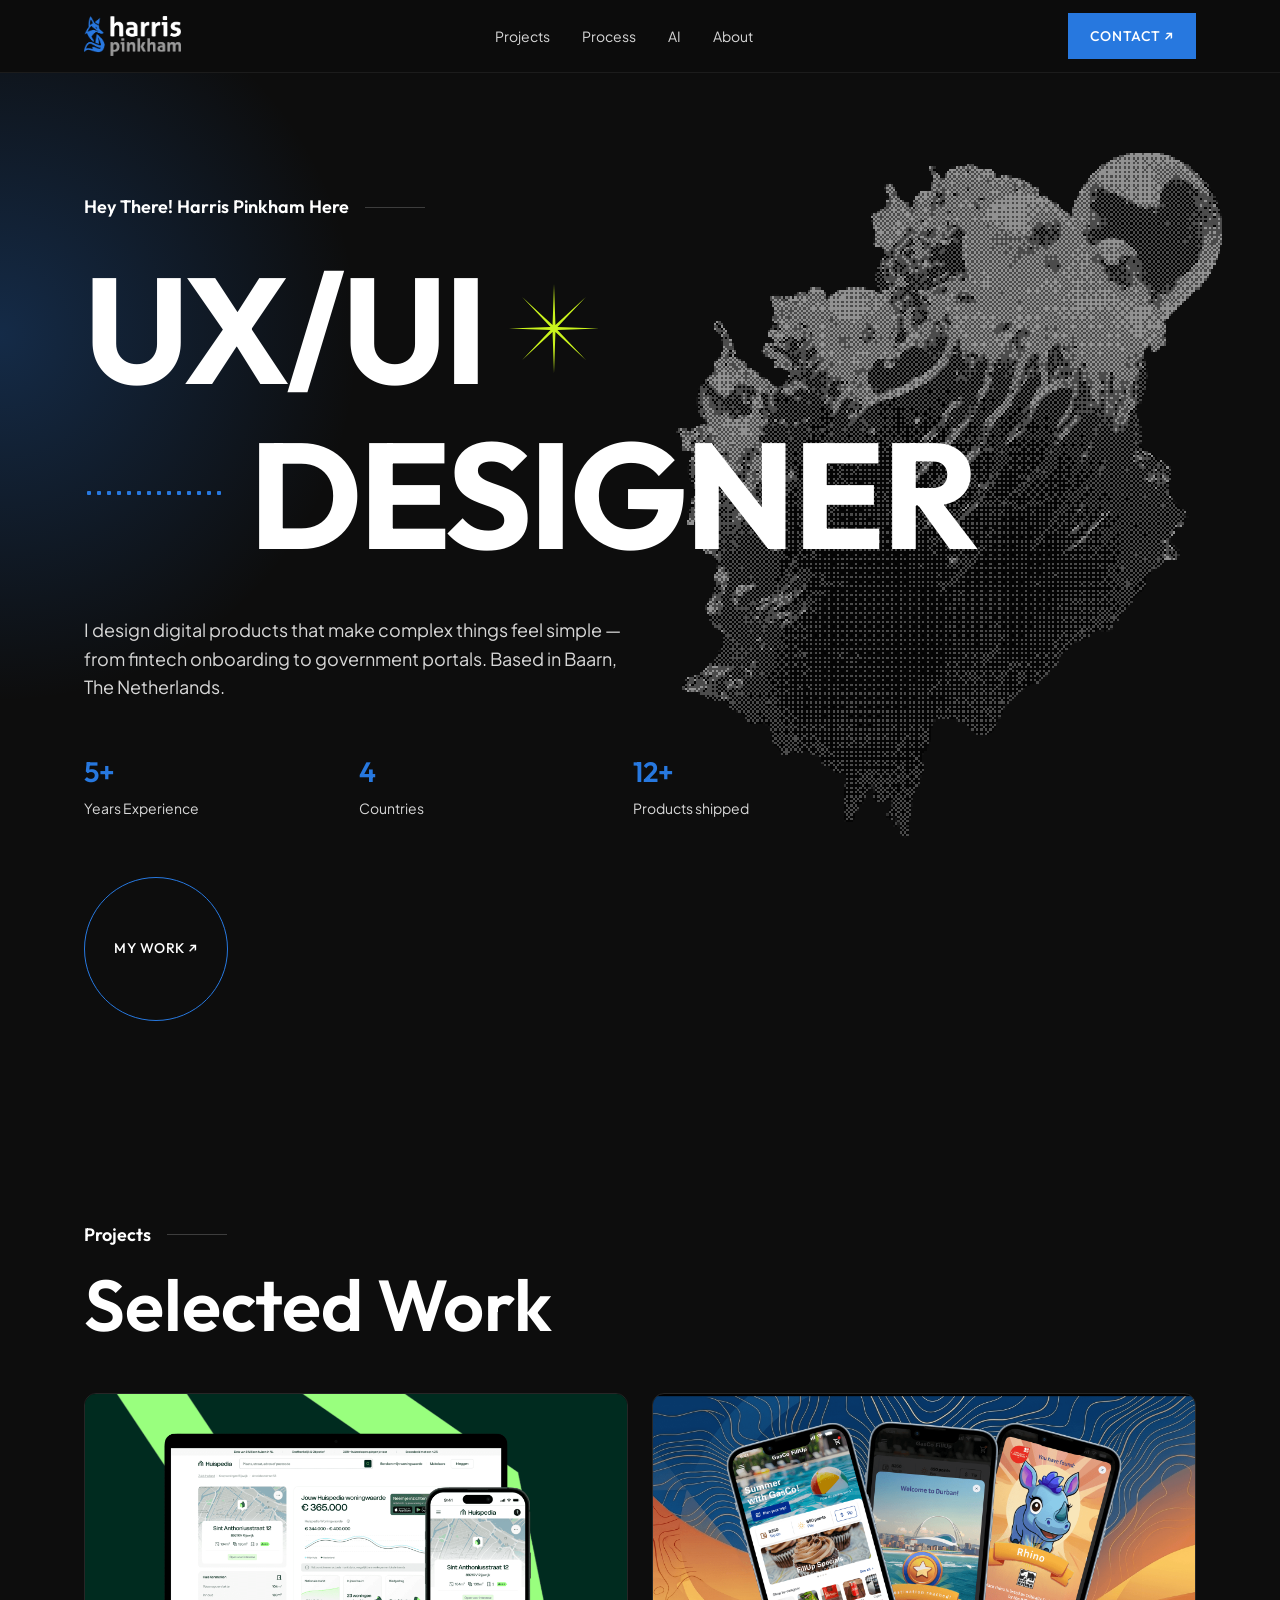
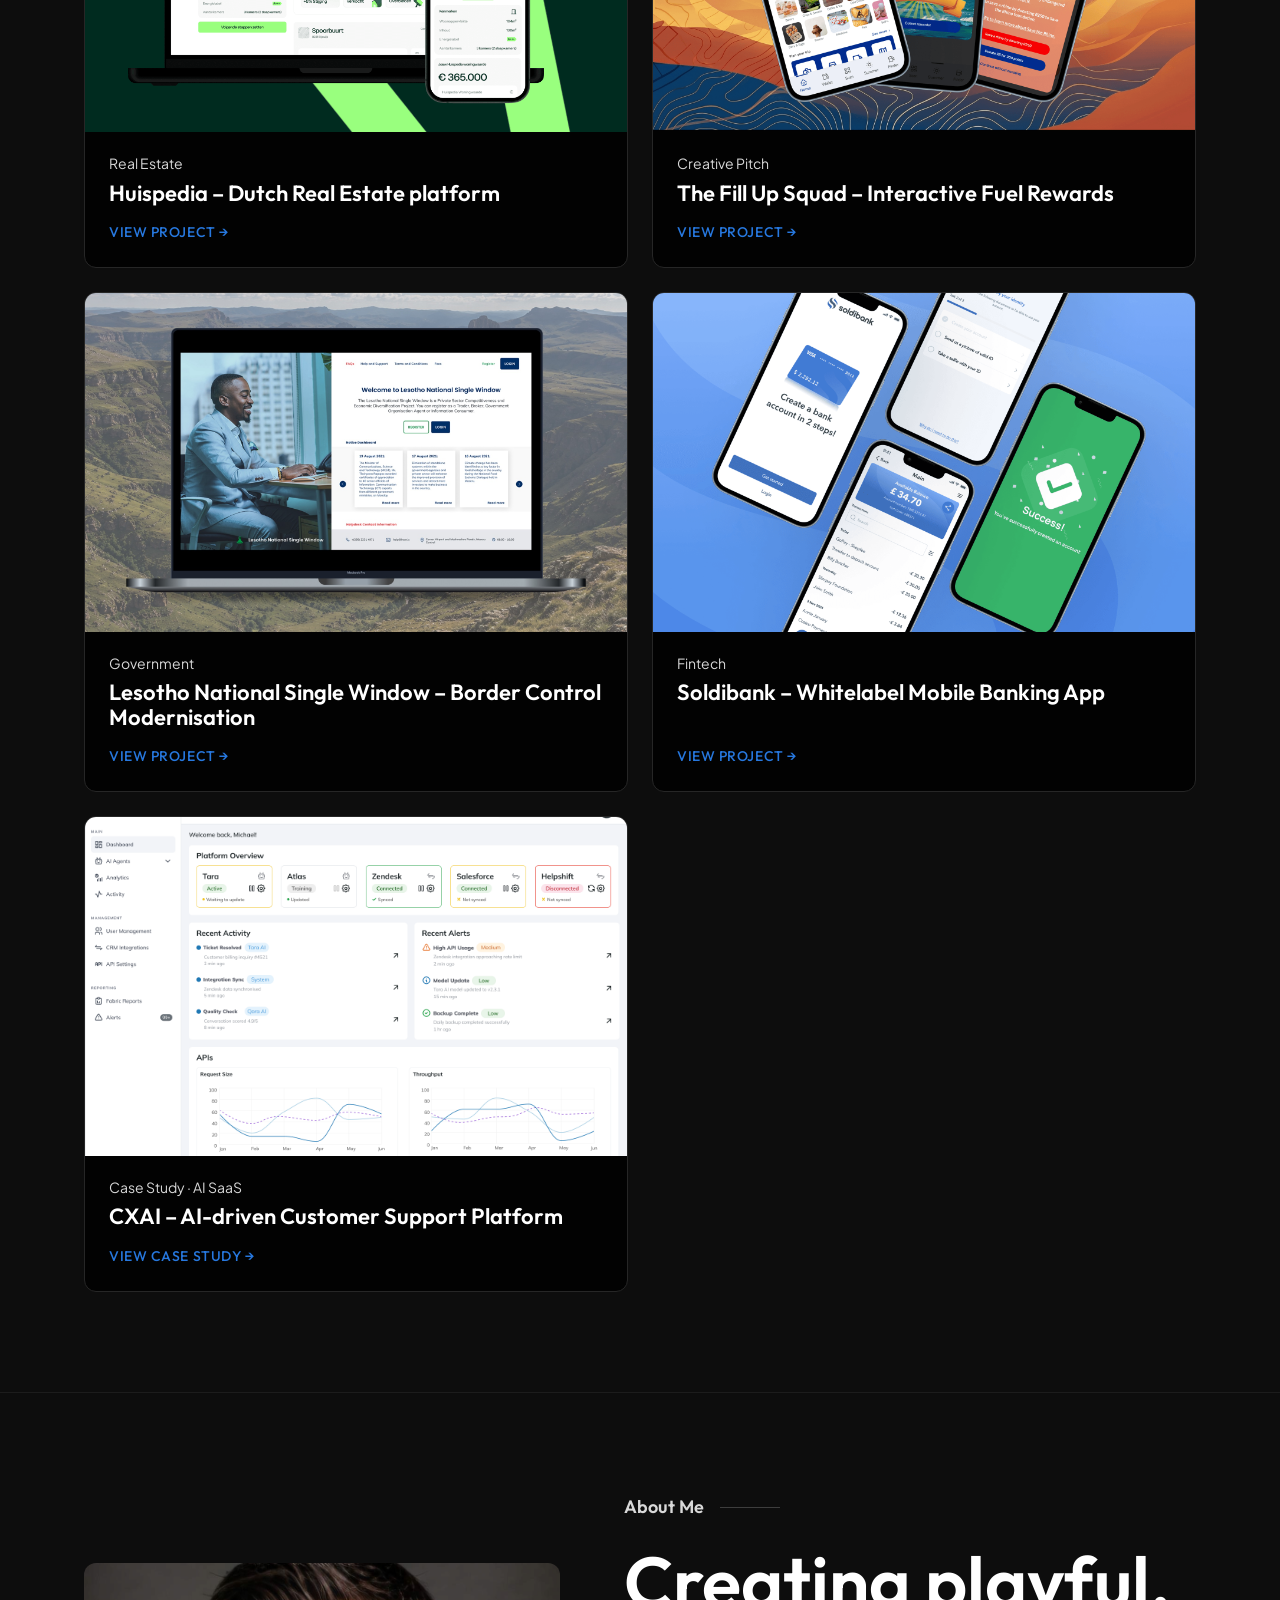
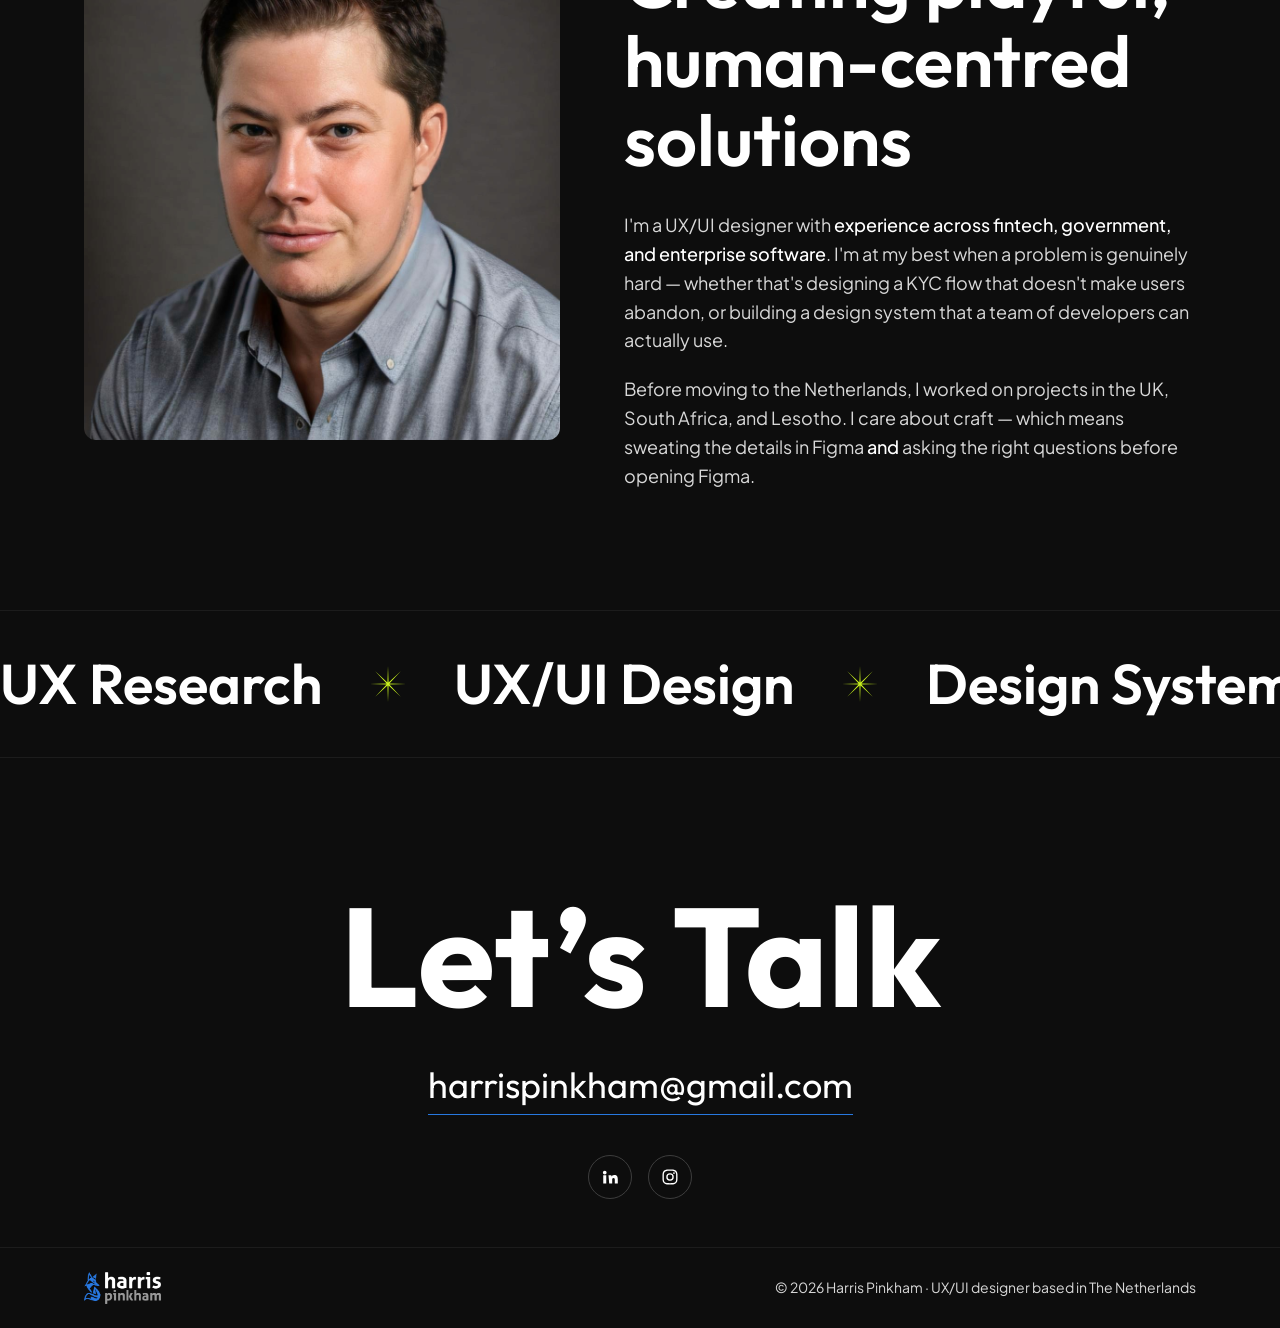
==== commit 902bac50: "Add mobile burger menu with bottom drawer On phones the header shows the logo and a burger button th" ====
--- a/index.html
+++ b/index.html
@@ -32,16 +32,28 @@
 <header>
   <div class="wrap">
     <a class="logo" href="#top" aria-label="Harris Pinkham, home"><img src="assets/logo.png" alt="harris pinkham" width="497" height="206"></a>
-    <nav aria-label="Main">
+    <nav class="site-nav" aria-label="Main">
       <a href="#work">Projects</a>
       <a href="process.html">Process</a>
       <a href="ai.html">AI</a>
       <a href="#about">About</a>
-      <a href="#contact">Contact</a>
     </nav>
     <a class="btn" href="#contact">CONTACT ↗</a>
+    <button class="menu-btn" type="button" popovertarget="menu" aria-label="Open menu"><span></span><span></span><span></span></button>
   </div>
 </header>
+
+<div id="menu" class="drawer" popover>
+  <div class="drawer-handle" aria-hidden="true"></div>
+  <button class="drawer-close" type="button" popovertarget="menu" popovertargetaction="hide" aria-label="Close menu">✕</button>
+  <nav class="drawer-nav" aria-label="Menu">
+        <a href="#work">Projects</a>
+        <a href="process.html">Process</a>
+        <a href="ai.html">AI</a>
+        <a href="#about">About</a>
+  </nav>
+  <a class="btn" href="#contact">CONTACT ↗</a>
+</div>
 
 <main id="top">
   <section class="hero">
@@ -149,5 +161,6 @@
   </div>
 </footer>
 
+<script src="menu.js" defer></script>
 </body>
 </html>
--- a/styles.css
+++ b/styles.css
@@ -37,6 +37,34 @@
 nav a { text-decoration: none; font-size: 14px; color: var(--muted); }
 nav a:hover, nav a[aria-current="page"] { color: var(--text); }
 [id] { scroll-margin-top: 88px; }
+
+/* Mobile menu: burger button and bottom drawer */
+.menu-btn {
+  display: none; flex-direction: column; justify-content: center; align-items: center; gap: 5px;
+  width: 44px; height: 44px; padding: 0; cursor: pointer;
+  background: transparent; border: 1px solid var(--line); border-radius: 8px;
+}
+.menu-btn span { width: 20px; height: 2px; border-radius: 1px; background: var(--text); }
+.drawer {
+  position: fixed; inset: auto 0 0 0; width: 100%; max-width: none; margin: 0;
+  padding: 12px 24px calc(28px + env(safe-area-inset-bottom));
+  background: #141414; color: var(--text);
+  border: 0; border-top: 1px solid #262626; border-radius: 20px 20px 0 0;
+  transform: translateY(100%);
+  transition: transform .3s ease, overlay .3s allow-discrete, display .3s allow-discrete;
+}
+.drawer:popover-open, .drawer.is-open { display: block; transform: translateY(0); }
+@starting-style { .drawer:popover-open { transform: translateY(100%); } }
+.drawer::backdrop { background: rgba(0, 0, 0, .6); }
+.drawer-handle { width: 40px; height: 4px; margin: 0 auto 20px; border-radius: 2px; background: var(--line); }
+.drawer-close {
+  position: absolute; top: 14px; right: 16px; width: 40px; height: 40px; cursor: pointer;
+  background: transparent; border: 0; color: var(--muted); font-size: 20px;
+}
+.drawer-nav { flex-direction: column; gap: 0; }
+.drawer-nav a { padding: 14px 0; border-bottom: 1px solid #1f1f1f; font-family: "Outfit", sans-serif; font-size: 24px; font-weight: 600; color: var(--text); }
+.drawer-nav a[aria-current="page"] { color: var(--accent); }
+.drawer .btn { width: 100%; justify-content: center; margin-top: 24px; padding: 16px 22px; }
 .btn {
   display: inline-flex; align-items: center; gap: 8px;
   background: var(--accent); color: #fff; text-decoration: none;
@@ -241,10 +269,9 @@
 .card .todo { font-size: 14px; }
 
 @media (max-width: 800px) {
-  header .wrap { flex-wrap: wrap; height: auto; padding-top: 12px; row-gap: 4px; }
-  nav { order: 3; width: 100%; gap: 22px; overflow-x: auto; padding: 4px 0 12px; }
-  nav a { white-space: nowrap; }
-  [id] { scroll-margin-top: 120px; }
+  header .btn { display: none; }
+  .site-nav { display: none; }
+  .menu-btn { display: flex; }
   .hero { padding: 72px 0 64px; }
   .hero-figure { width: 80vw; right: -20vw; top: auto; bottom: 0; opacity: .3; }
   .hero h1 .line:last-child { padding-left: 0; }
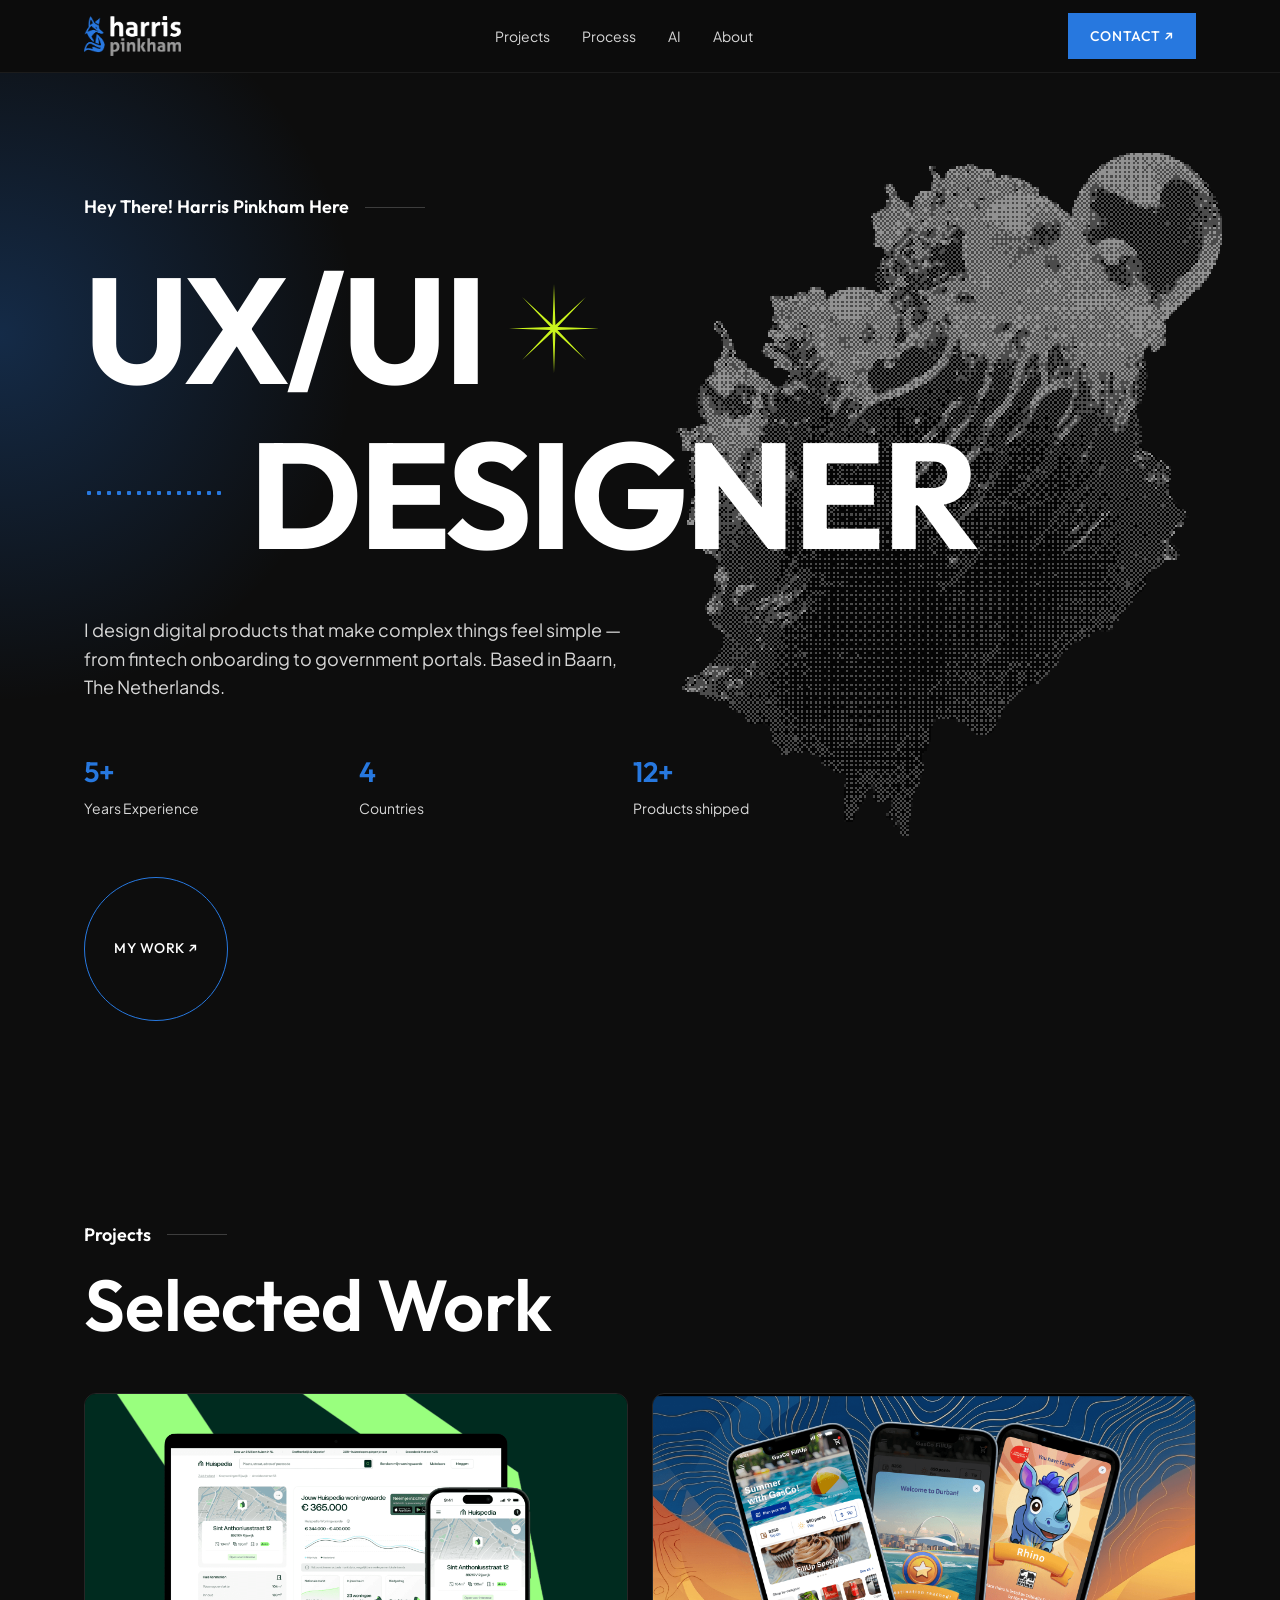
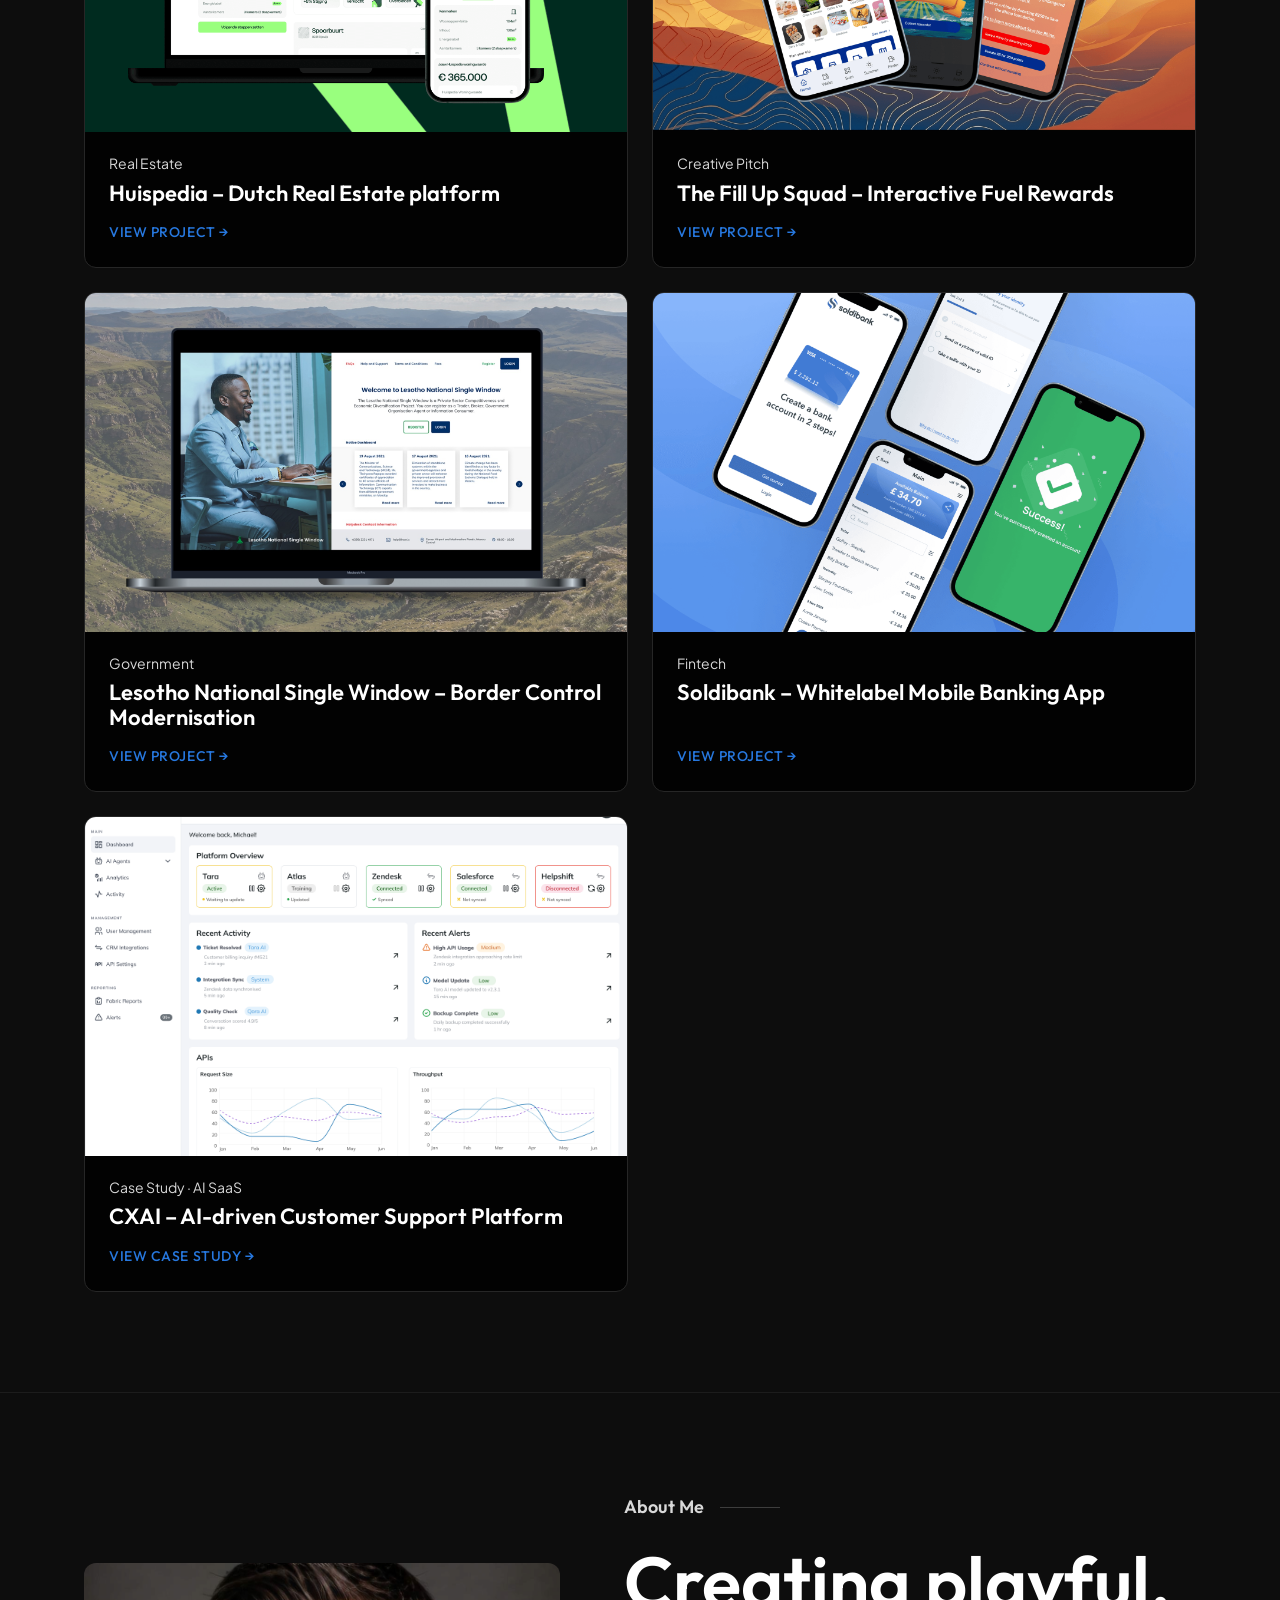
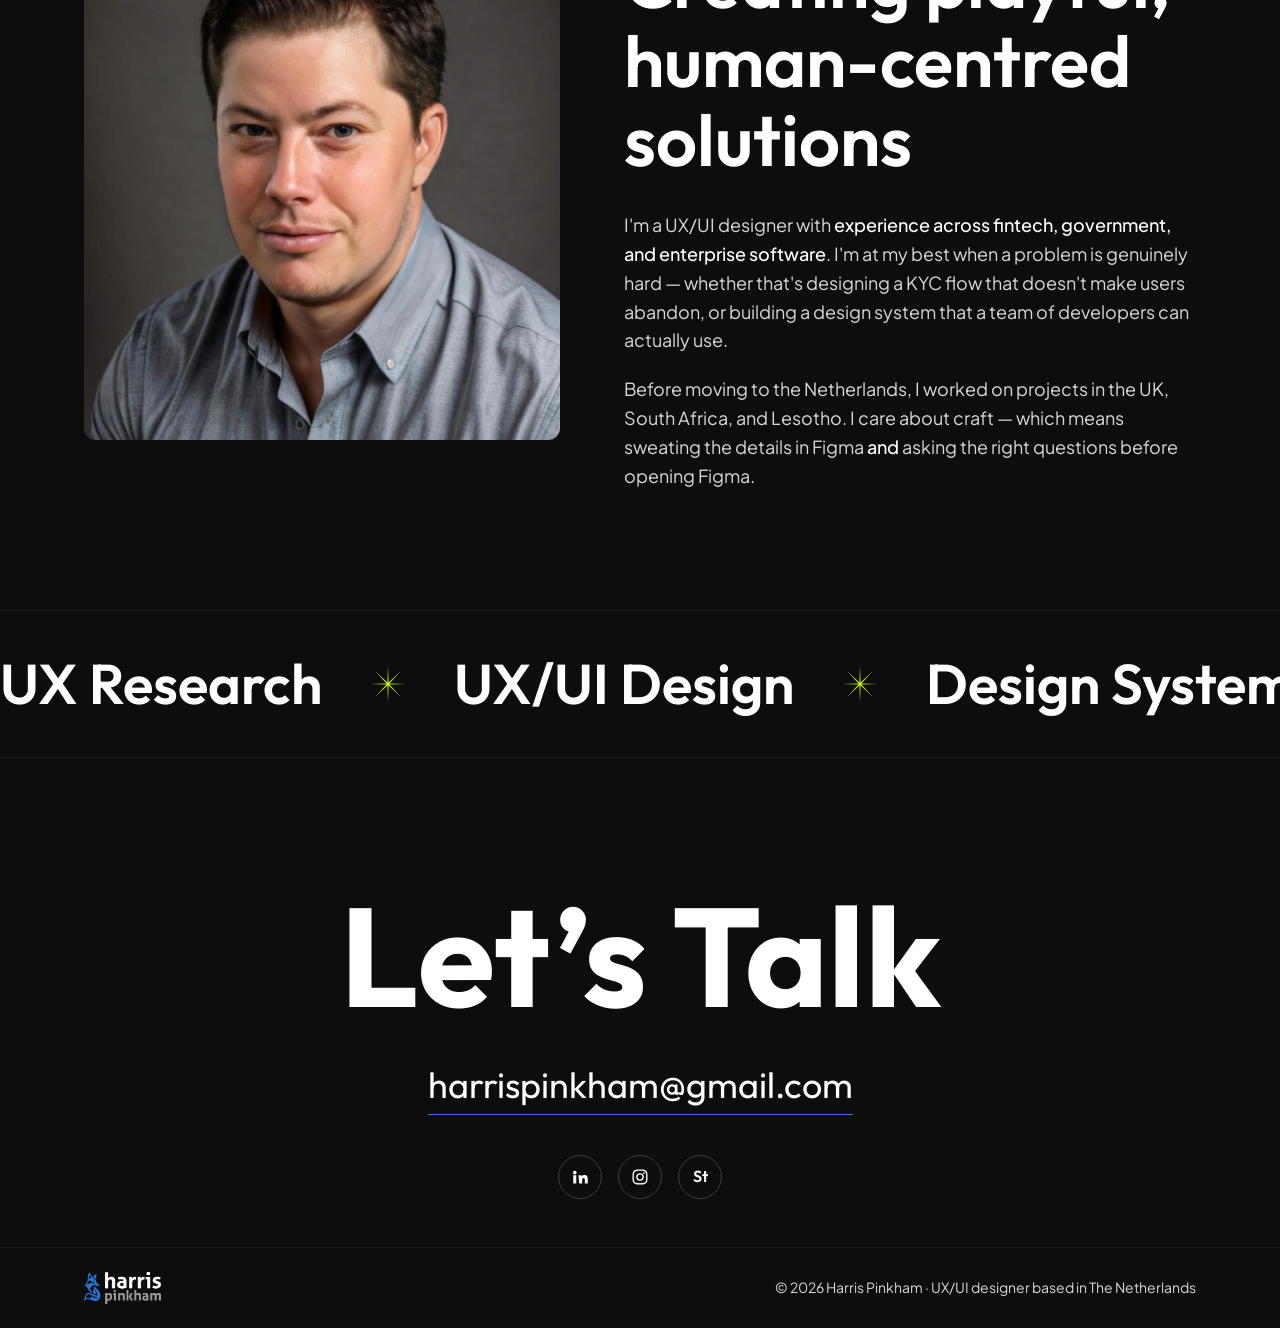
==== commit 976f16ae: "Add Adobe Stock portfolio link beside social icons Co-Authored-By: Claude Opus 5.5 <noreply@anthropi" ====
--- a/index.html
+++ b/index.html
@@ -149,6 +149,7 @@
       <div class="socials">
         <a href="https://www.linkedin.com/in/harrispinkham/" aria-label="LinkedIn"><svg viewBox="0 0 24 24"><path d="M4.98 3.5a2.5 2.5 0 1 1 0 5 2.5 2.5 0 0 1 0-5zM3 9.75h4v11H3zm7 0h3.8v1.5h.06c.53-1 1.83-2.06 3.77-2.06 4.03 0 4.77 2.65 4.77 6.1v5.46h-4v-4.84c0-1.16-.02-2.64-1.61-2.64-1.61 0-1.86 1.26-1.86 2.56v4.92h-4z"/></svg></a>
         <a href="https://www.instagram.com/indiaskapie" aria-label="Instagram"><svg viewBox="0 0 24 24"><path d="M12 7a5 5 0 1 0 0 10 5 5 0 0 0 0-10zm0 8.2a3.2 3.2 0 1 1 0-6.4 3.2 3.2 0 0 1 0 6.4zM17.3 5.5a1.2 1.2 0 1 0 0 2.4 1.2 1.2 0 0 0 0-2.4zM12 2c-2.7 0-3.1 0-4.1.06C4.6 2.2 2.2 4.6 2.06 7.9 2 8.9 2 9.3 2 12s0 3.1.06 4.1c.15 3.3 2.55 5.7 5.84 5.84C8.9 22 9.3 22 12 22s3.1 0 4.1-.06c3.3-.15 5.7-2.55 5.84-5.84.06-1 .06-1.4.06-4.1s0-3.1-.06-4.1C21.8 4.6 19.4 2.2 16.1 2.06 15.1 2 14.7 2 12 2zm0 1.8c2.67 0 3 0 4.03.06 2.4.1 3.97 1.7 4.1 4.1.05 1.05.06 1.36.06 4.04s0 3-.06 4.04c-.12 2.4-1.7 3.97-4.1 4.1-1.04.05-1.36.06-4.03.06s-3 0-4.04-.06c-2.4-.12-3.97-1.7-4.1-4.1C3.8 15 3.8 14.67 3.8 12s0-3 .06-4.04c.12-2.4 1.7-3.97 4.1-4.1C9 3.8 9.33 3.8 12 3.8z"/></svg></a>
+        <a class="social-text" href="https://stock.adobe.com/nl/contributor/207331564/Harris%20Pinkham" aria-label="Adobe Stock portfolio">St</a>
       </div>
     </div>
   </section>
--- a/styles.css
+++ b/styles.css
@@ -163,6 +163,7 @@
 .socials a { display: grid; place-items: center; width: 44px; height: 44px; border: 1px solid var(--line); border-radius: 50%; }
 .socials a:hover { border-color: var(--accent); }
 .socials svg { width: 18px; height: 18px; fill: currentColor; }
+.socials .social-text { font-family: "Outfit", sans-serif; font-size: 16px; font-weight: 600; text-decoration: none; }
 footer { border-top: 1px solid #1c1c1c; padding: 24px 0; font-size: 14px; color: var(--muted); }
 footer .wrap { display: flex; justify-content: space-between; align-items: center; gap: 16px; }
 footer img { height: 32px; width: auto; }
@@ -254,13 +255,67 @@
 .steps h3 { font-size: clamp(26px, 3vw, 36px); font-weight: 600; }
 .steps p { color: var(--muted); font-size: 17px; }
 .steps p + p { margin-top: 12px; }
-.step-items > div + div { margin-top: 64px; }
+/* Each tool is an accordion: click the title to show its details */
+.tool { border-top: 1px solid var(--line); }
+.tool:last-child { border-bottom: 1px solid var(--line); }
+.tool summary { display: flex; align-items: center; justify-content: space-between; gap: 16px; padding: 20px 0; cursor: pointer; list-style: none; }
+.tool summary::-webkit-details-marker { display: none; }
+.tool summary::after { content: "+"; flex: none; font-family: "Outfit", sans-serif; font-size: 28px; line-height: 1; color: var(--accent); }
+.tool[open] summary::after { content: "–"; }
+.tool summary:hover h4 { color: var(--accent); }
+.tool[open] { padding-bottom: 40px; }
+.step-items .step-intro { max-width: 760px; margin-bottom: 48px; color: var(--text); font-size: 19px; }
+/* line that introduces a step's list of tools */
+.step-items .step-intro:has(+ .tools-label) { margin-bottom: 20px; }
+.step-items .tools-label { margin-bottom: 28px; }
 .step-items p { max-width: 760px; }
 .step-items p + .gallery, .step-items p + figure.wide { margin-top: 24px; }
 .step-items .gallery + p { margin-top: 32px; }
-.process-cycle { max-width: 900px; margin: -24px 0 48px; }
-.step-items h4 { font-family: "Outfit", sans-serif; font-size: 20px; font-weight: 600; margin-bottom: 8px; }
-.steps blockquote { margin: 12px 0; padding-left: 16px; border-left: 2px solid var(--accent); color: var(--text); font-style: italic; }
+.step-items p + p { margin-top: 12px; }
+/* Process diagram: four steps with loops back from Testing */
+.cycle { max-width: 1000px; margin: 0 auto 64px; }
+.cycle svg { display: block; width: 100%; height: auto; }
+.cycle .cycle-tall { display: none; }
+.cycle figcaption { margin-top: 20px; text-align: center; font-size: 15px; color: var(--muted); }
+.cycle text { font-family: "Outfit", sans-serif; text-anchor: middle; }
+.cycle .cy-left { text-anchor: start; }
+.cy-node { fill: var(--bg); stroke: var(--accent); stroke-width: 2; }
+.cy-no { fill: var(--accent); font-size: 22px; font-weight: 600; }
+.cy-name { fill: var(--text); font-size: 22px; font-weight: 600; }
+.cy-desc { fill: var(--muted); font-size: 15px; font-family: "Plus Jakarta Sans", sans-serif !important; }
+.cy-fwd { fill: none; stroke: var(--line); stroke-width: 1.5; }
+.cy-head-fwd { fill: var(--line); }
+.cy-loop { fill: none; stroke: var(--accent); stroke-width: 1.5; stroke-dasharray: 5 5; opacity: .8; }
+.cy-head-back { fill: var(--accent); }
+.cy-loop-label { fill: var(--accent); font-size: 15px; font-weight: 500; }
+.step-items h4 { font-family: "Outfit", sans-serif; font-size: 22px; font-weight: 600; margin: 0; transition: color .2s; }
+
+/* Sticky step bar on the Process page */
+.step-bar {
+  position: sticky; top: 72px; z-index: 5;
+  display: flex; gap: 0; padding: 14px 0; overflow-x: auto; scrollbar-width: none;
+  background: rgba(13, 13, 13, .92); backdrop-filter: blur(10px);
+  /* stretch the background edge to edge while the pills stay aligned with the content */
+  box-shadow: 0 0 0 100vmax rgba(13, 13, 13, .92); clip-path: inset(0 -100vmax);
+}
+.step-bar::-webkit-scrollbar { display: none; }
+.step-bar a {
+  position: relative; flex: 1 1 0; display: flex; justify-content: center; align-items: center;
+  padding: 8px 16px; border: 1px solid var(--line); border-radius: 999px;
+  font-family: "Outfit", sans-serif; font-size: 15px; font-weight: 500; color: var(--muted); white-space: nowrap;
+  transition: background .2s, border-color .2s, color .2s;
+}
+.step-bar .step-no { margin-right: 8px; color: var(--accent); }
+/* thin connecting line between pills */
+.step-bar a + a { margin-left: 40px; }
+.step-bar a + a::before {
+  content: ""; position: absolute; right: 100%; top: 50%;
+  width: 40px; height: 1px; background: var(--line);
+}
+.step-bar a:hover { border-color: var(--accent); color: var(--text); }
+.step-bar a.is-active { background: var(--accent); border-color: var(--accent); color: #fff; }
+.step-bar a.is-active .step-no { color: #fff; }
+.steps li[id] { scroll-margin-top: 140px; }
 
 /* AI page */
 .cards { display: grid; grid-template-columns: repeat(3, 1fr); gap: 24px; margin-bottom: 80px; }
@@ -285,9 +340,24 @@
   .desktop-screens.two { grid-template-columns: 1fr; }
   .gallery.four, .gallery.three, .gallery.five { grid-template-columns: repeat(2, 1fr); gap: 16px; }
   .gallery.two { grid-template-columns: 1fr; }
+  .cycle { max-width: 380px; }
+  .cycle-tall .cy-desc { font-size: 14px; }
+  .cycle .cycle-wide { display: none; }
+  .cycle .cycle-tall { display: block; }
   .step-items { grid-column: 1; }
   .phone { border-width: 6px; border-radius: 28px; }
   .steps li { grid-template-columns: 1fr; gap: 12px; padding: 32px 0; }
+  /* phones: numbers only, the current step expands to show its name; one line runs behind them */
+  .step-bar { justify-content: space-between; overflow: visible; }
+  .step-bar::before { content: ""; position: absolute; left: 0; right: 0; top: 50%; height: 1px; background: var(--line); }
+  .step-bar a { flex: none; width: 40px; height: 40px; padding: 0; background: var(--bg); }
+  .step-bar a + a { margin-left: 0; }
+  .step-bar a + a::before { display: none; }
+  .step-bar .step-name { display: none; }
+  .step-bar .step-no { margin-right: 0; }
+  .step-bar a.is-active { width: auto; padding: 0 18px; background: var(--accent); }
+  .step-bar a.is-active .step-name { display: inline; }
+  .step-bar a.is-active .step-no { margin-right: 8px; }
   .about-grid { grid-template-columns: 1fr; gap: 40px; }
   .about-photo { aspect-ratio: 4 / 3; }
   footer .wrap { flex-direction: column; }
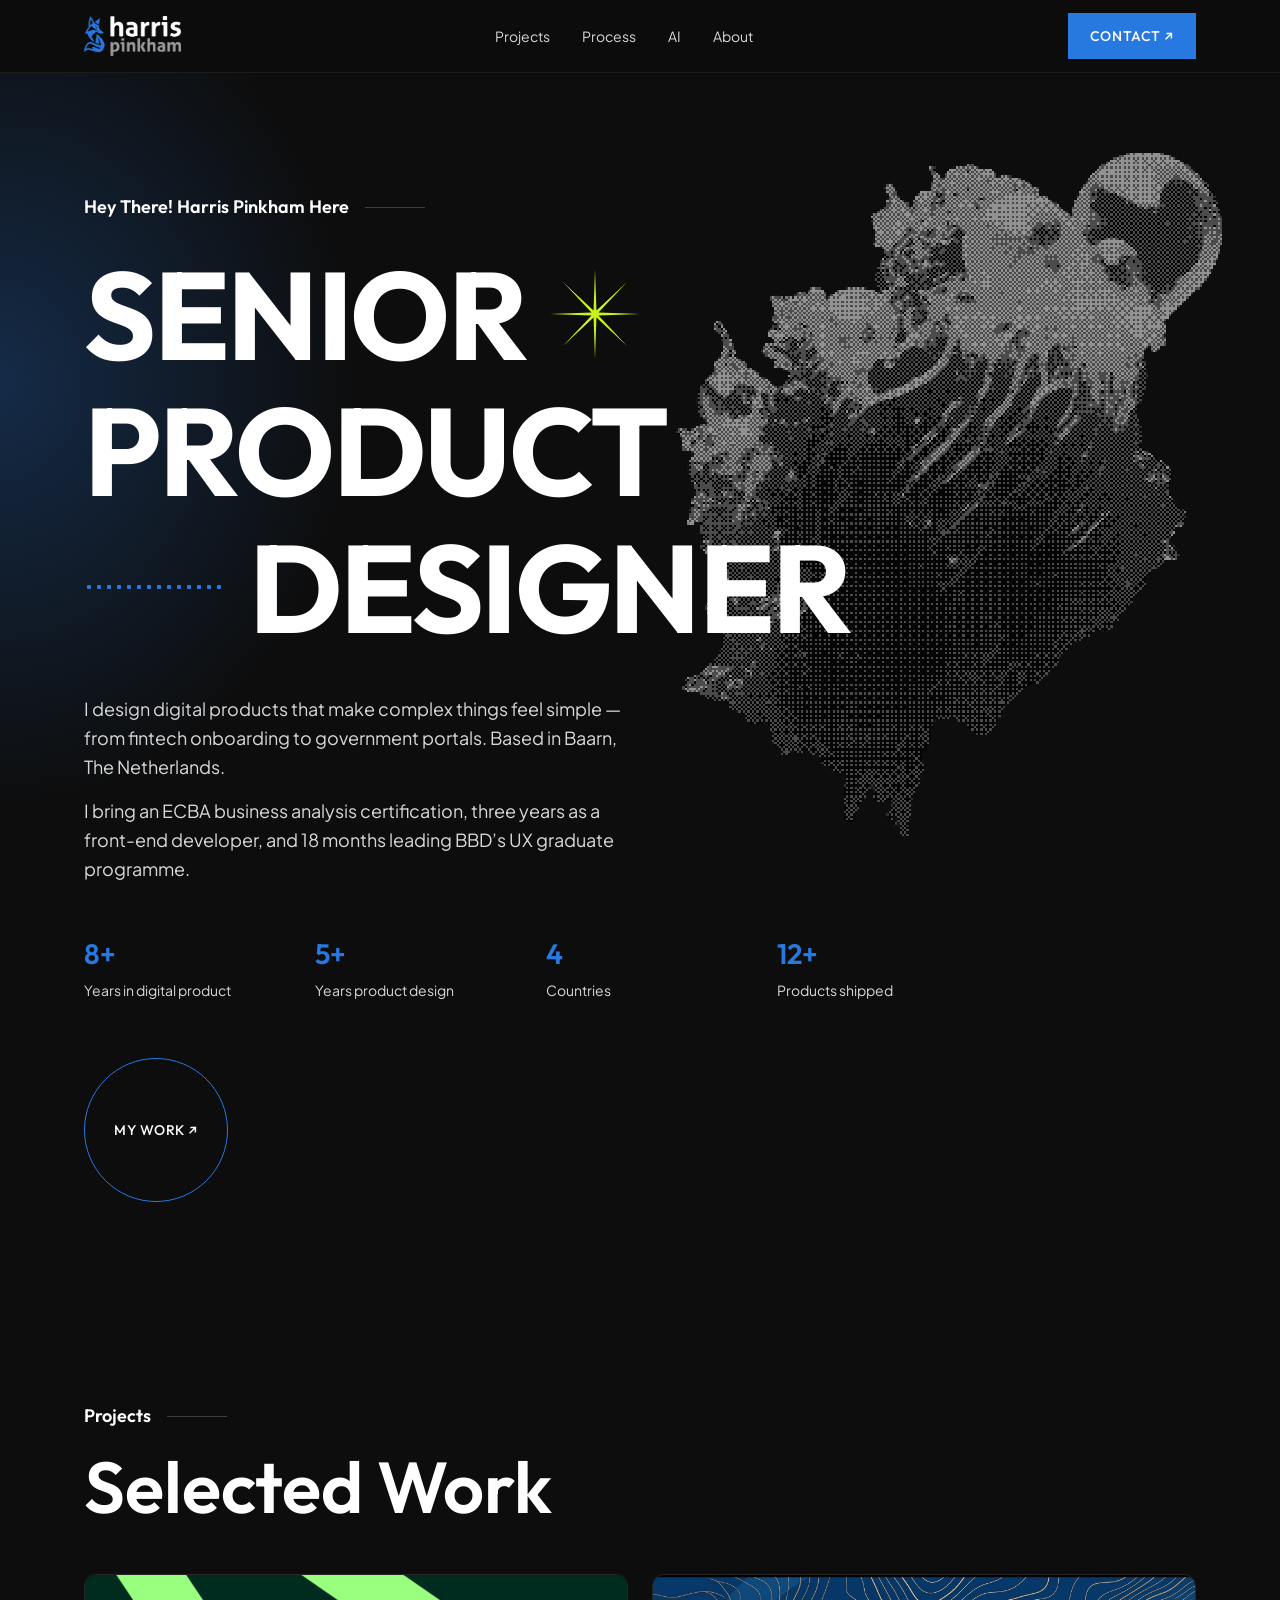
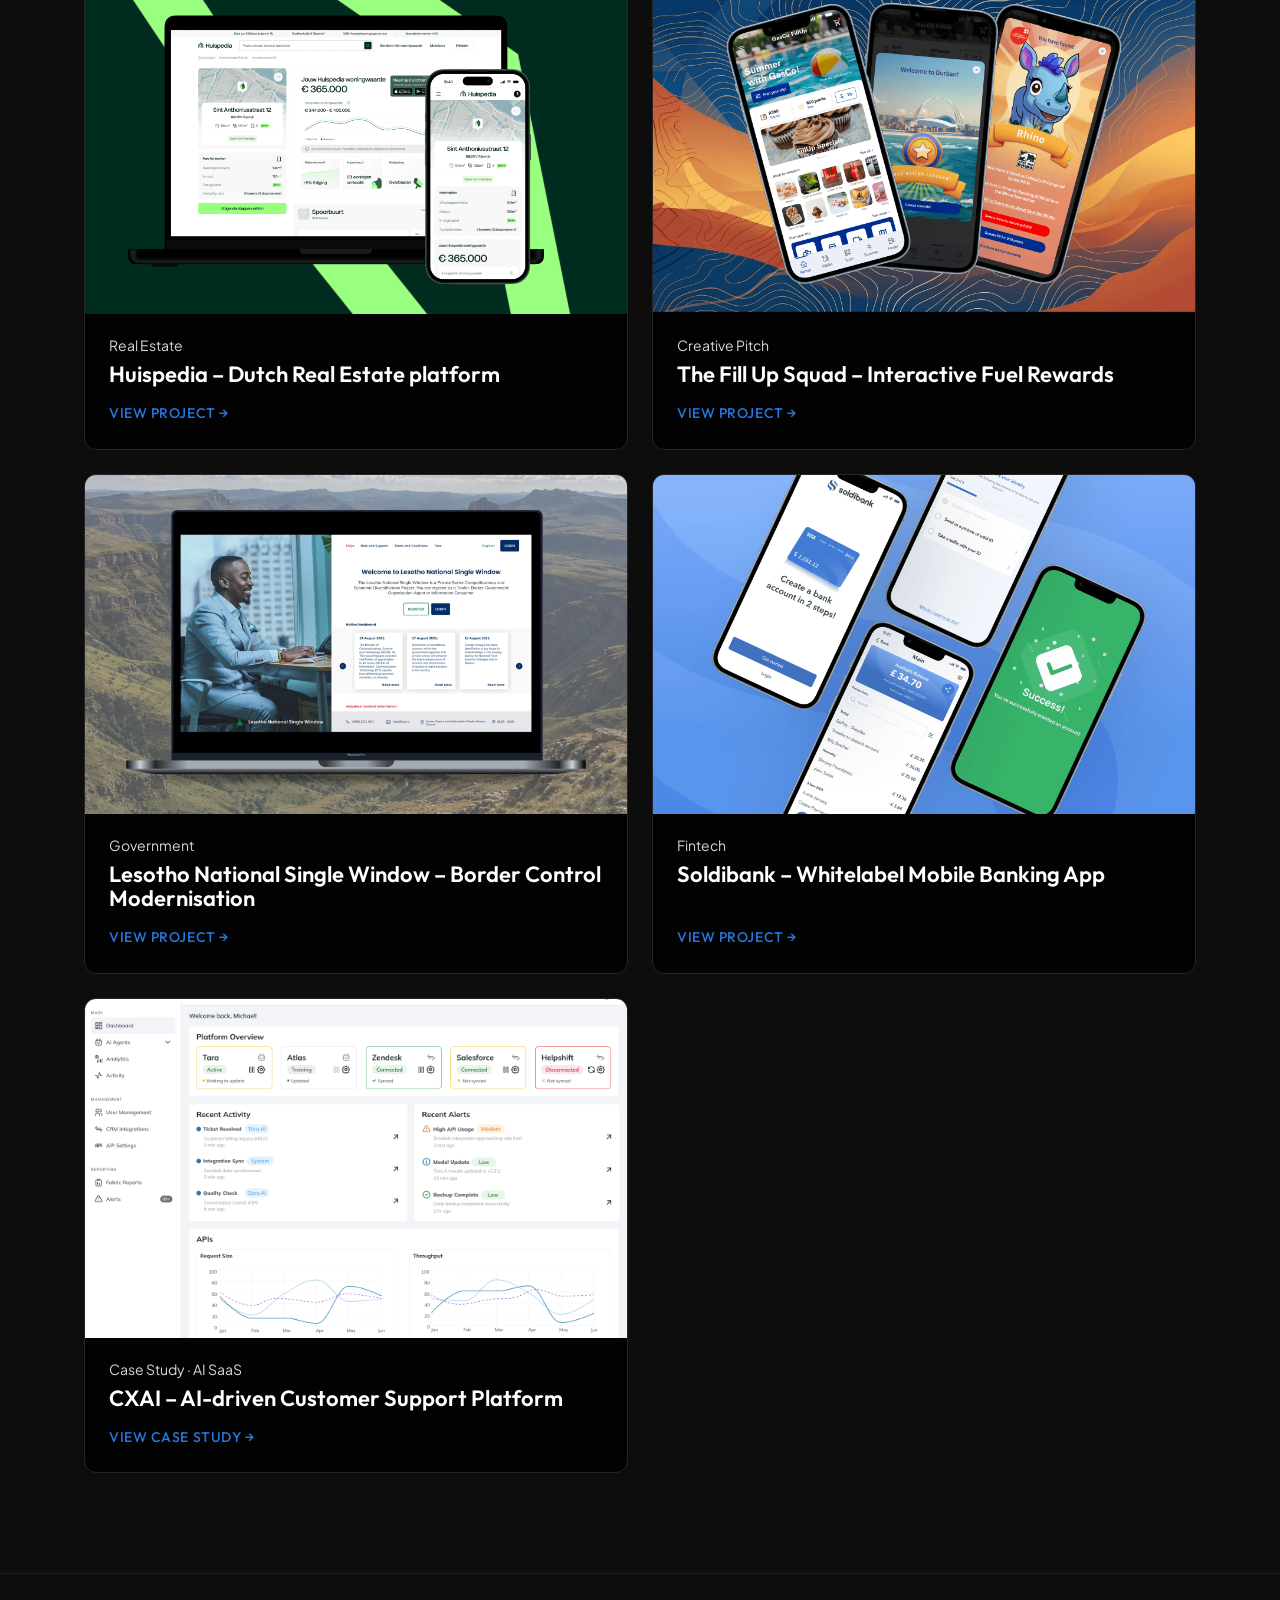
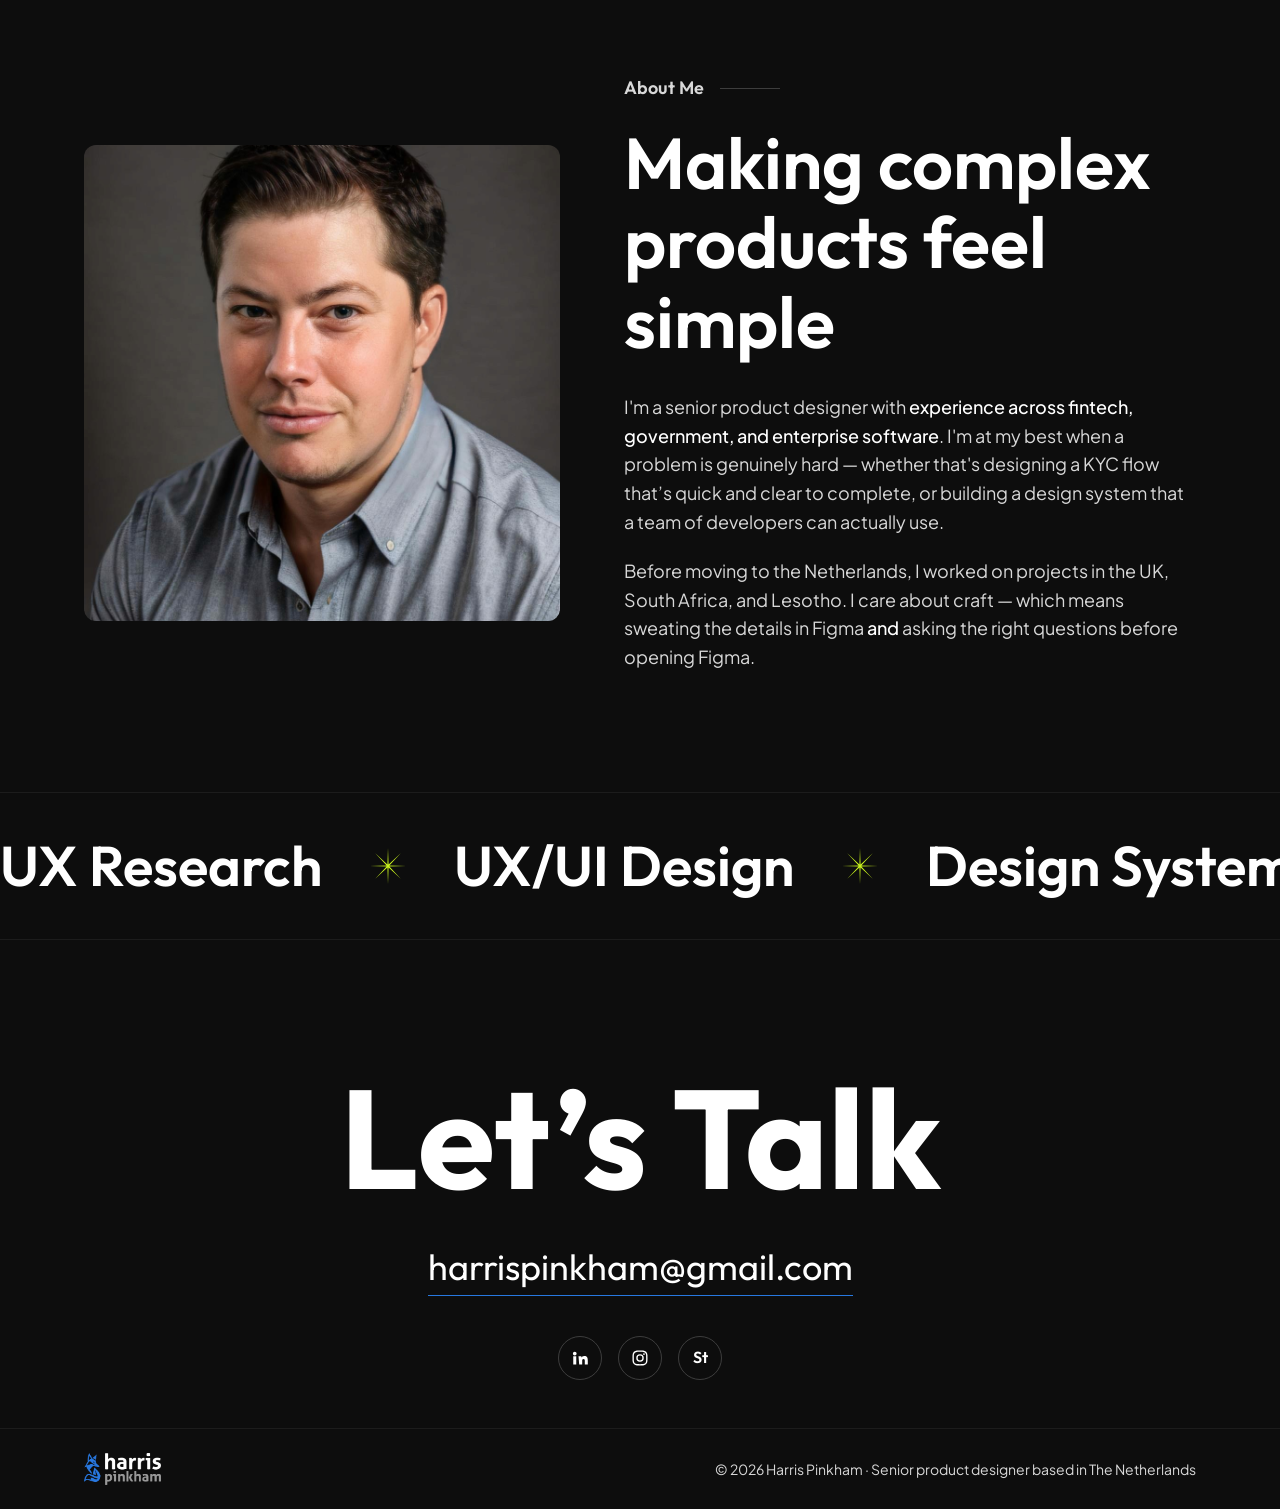
==== commit 18cb7efa: "Reposition as Senior Product Designer and fix CXAI claims The hero, stats, About heading, page title" ====
--- a/index.html
+++ b/index.html
@@ -3,22 +3,22 @@
 <head>
   <meta charset="utf-8">
   <meta name="viewport" content="width=device-width, initial-scale=1">
-  <title>Harris Pinkham — UX/UI Designer</title>
-  <meta name="description" content="Harris Pinkham is a UX/UI designer based in Baarn, The Netherlands, designing digital products that make complex things feel simple.">
+  <title>Harris Pinkham — Senior Product Designer</title>
+  <meta name="description" content="Harris Pinkham is a senior product designer based in Baarn, The Netherlands, designing digital products that make complex things feel simple.">
   <link rel="canonical" href="https://harris-pinkham.onrender.com/">
   <!-- Link previews (LinkedIn, WhatsApp, Slack, X…) -->
   <meta property="og:type" content="website">
   <meta property="og:site_name" content="Harris Pinkham">
-  <meta property="og:title" content="Harris Pinkham — UX/UI Designer">
-  <meta property="og:description" content="Harris Pinkham is a UX/UI designer based in Baarn, The Netherlands, designing digital products that make complex things feel simple.">
+  <meta property="og:title" content="Harris Pinkham — Senior Product Designer">
+  <meta property="og:description" content="Harris Pinkham is a senior product designer based in Baarn, The Netherlands, designing digital products that make complex things feel simple.">
   <meta property="og:url" content="https://harris-pinkham.onrender.com/">
   <meta property="og:image" content="https://harris-pinkham.onrender.com/assets/og-image.png">
   <meta property="og:image:width" content="1200">
   <meta property="og:image:height" content="630">
-  <meta property="og:image:alt" content="Harris Pinkham, UX/UI Designer, based in Baarn, The Netherlands">
+  <meta property="og:image:alt" content="Harris Pinkham, Senior Product Designer, based in Baarn, The Netherlands">
   <meta name="twitter:card" content="summary_large_image">
-  <meta name="twitter:title" content="Harris Pinkham — UX/UI Designer">
-  <meta name="twitter:description" content="Harris Pinkham is a UX/UI designer based in Baarn, The Netherlands, designing digital products that make complex things feel simple.">
+  <meta name="twitter:title" content="Harris Pinkham — Senior Product Designer">
+  <meta name="twitter:description" content="Harris Pinkham is a senior product designer based in Baarn, The Netherlands, designing digital products that make complex things feel simple.">
   <meta name="twitter:image" content="https://harris-pinkham.onrender.com/assets/og-image.png">
   <link rel="icon" href="assets/favicon.png" type="image/png">
   <link rel="apple-touch-icon" href="assets/favicon.png">
@@ -61,12 +61,15 @@
     <div class="wrap">
       <p class="eyebrow">Hey There! Harris Pinkham Here</p>
       <h1>
-        <span class="line">UX/UI <img class="star" src="assets/star.svg" alt=""></span>
+        <span class="line">SENIOR <img class="star" src="assets/star.svg" alt=""></span>
+        <span class="line">PRODUCT</span>
         <span class="line">DESIGNER</span>
       </h1>
       <p class="lead">I design digital products that make complex things feel simple — from fintech onboarding to government portals. Based in Baarn, The Netherlands.</p>
+      <p class="lead lead-extra">I bring an ECBA business analysis certification, three years as a front-end developer, and 18 months leading BBD’s UX graduate programme.</p>
       <div class="stats">
-        <div><strong>5+</strong><span>Years Experience</span></div>
+        <div><strong>8+</strong><span>Years in digital product</span></div>
+        <div><strong>5+</strong><span>Years product design</span></div>
         <div><strong>4</strong><span>Countries</span></div>
         <div><strong>12+</strong><span>Products shipped</span></div>
       </div>
@@ -128,8 +131,8 @@
       <img class="about-photo" src="assets/about.jpg" alt="Portrait of Harris Pinkham" width="1024" height="1427" loading="lazy">
       <div>
         <p class="eyebrow">About Me</p>
-        <h2 class="section-title">Creating playful, human-centred solutions</h2>
-        <p>I'm a UX/UI designer with <strong>experience across fintech, government, and enterprise software</strong>. I'm at my best when a problem is genuinely hard — whether that's designing a KYC flow that doesn't make users abandon, or building a design system that a team of developers can actually use.</p>
+        <h2 class="section-title">Making complex products feel simple</h2>
+        <p>I'm a senior product designer with <strong>experience across fintech, government, and enterprise software</strong>. I'm at my best when a problem is genuinely hard — whether that's designing a KYC flow that’s quick and clear to complete, or building a design system that a team of developers can actually use.</p>
         <p>Before moving to the Netherlands, I worked on projects in the UK, South Africa, and Lesotho. I care about craft — which means sweating the details in Figma <strong>and</strong> asking the right questions before opening Figma.</p>
       </div>
     </div>
@@ -158,7 +161,7 @@
 <footer>
   <div class="wrap">
     <img src="assets/logo.png" alt="harris pinkham" width="497" height="206">
-    <p>© 2026 Harris Pinkham · UX/UI designer based in The Netherlands</p>
+    <p>© 2026 Harris Pinkham · Senior product designer based in The Netherlands</p>
   </div>
 </footer>
 
--- a/styles.css
+++ b/styles.css
@@ -93,7 +93,7 @@
   image-rendering: pixelated; pointer-events: none;
 }
 .hero .wrap { position: relative; }
-.hero h1 { font-weight: 700; font-size: clamp(64px, 13vw, 150px); letter-spacing: -.02em; margin-top: 24px; }
+.hero h1 { font-weight: 700; font-size: clamp(64px, 11vw, 124px); letter-spacing: -.02em; margin-top: 24px; }
 .hero h1 .line { display: flex; align-items: center; gap: 24px; }
 .hero h1 .line:last-child { padding-left: clamp(0px, 13vw, 180px); }
 .hero h1 .line:last-child::before {
@@ -103,7 +103,8 @@
 }
 .hero h1 .star { width: clamp(40px, 7vw, 90px); }
 .hero .lead { max-width: 560px; margin-top: 40px; font-size: 18px; color: var(--muted); }
-.stats { display: grid; grid-template-columns: repeat(3, 1fr); gap: 24px; max-width: 800px; margin-top: 48px; }
+.hero .lead-extra { margin-top: 16px; }
+.stats { display: grid; grid-template-columns: repeat(4, 1fr); gap: 24px; max-width: 900px; margin-top: 48px; }
 .stats strong { display: block; font-family: "Outfit", sans-serif; font-size: 28px; font-weight: 600; color: var(--accent); }
 .stats span { font-size: 14px; color: var(--muted); }
 .circle-link {
@@ -331,7 +332,7 @@
   .hero-figure { width: 80vw; right: -20vw; top: auto; bottom: 0; opacity: .3; }
   .hero h1 .line:last-child { padding-left: 0; }
   .hero h1 .line:last-child::before { display: none; }
-  .stats { grid-template-columns: 1fr; gap: 16px; }
+  .stats { grid-template-columns: 1fr 1fr; gap: 20px 16px; }
   .work, .about { padding: 72px 0; }
   .projects, .projects.three, .cards { grid-template-columns: 1fr; }
   .page-hero { padding: 56px 0 40px; }
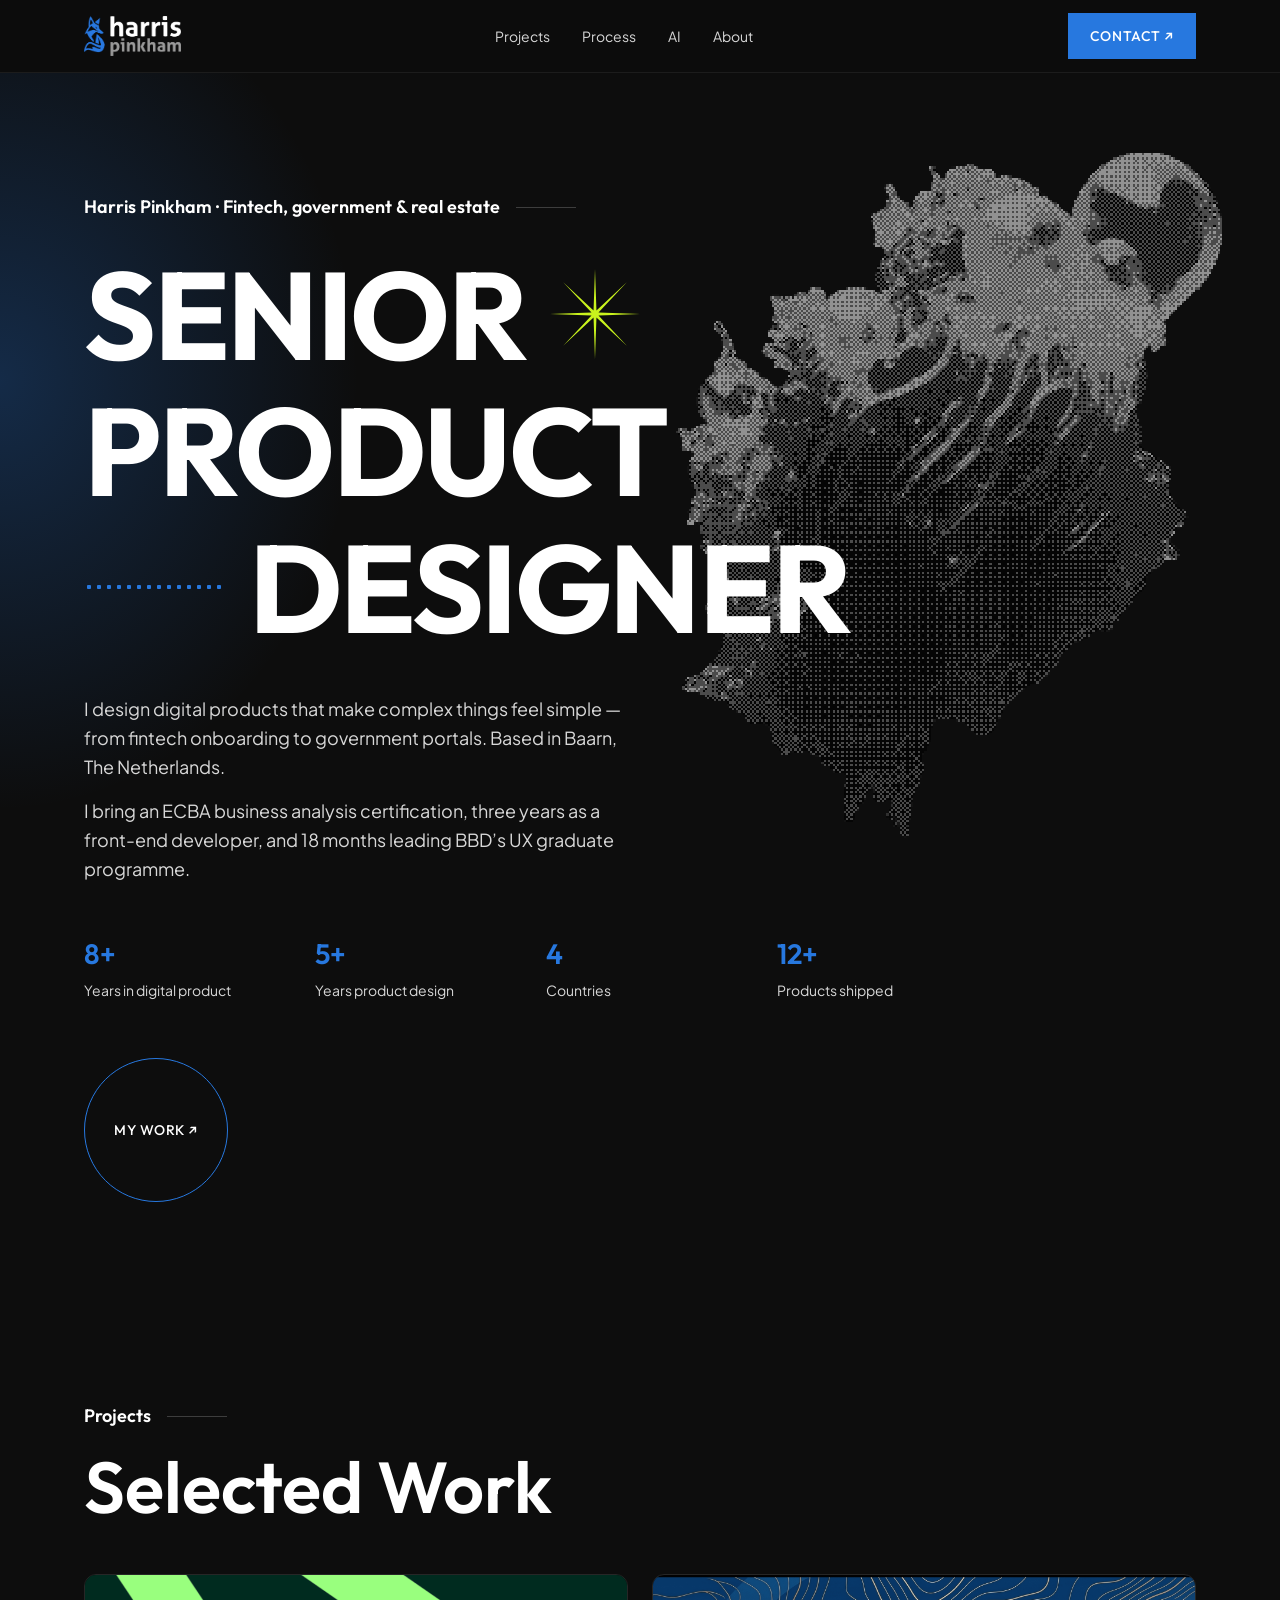
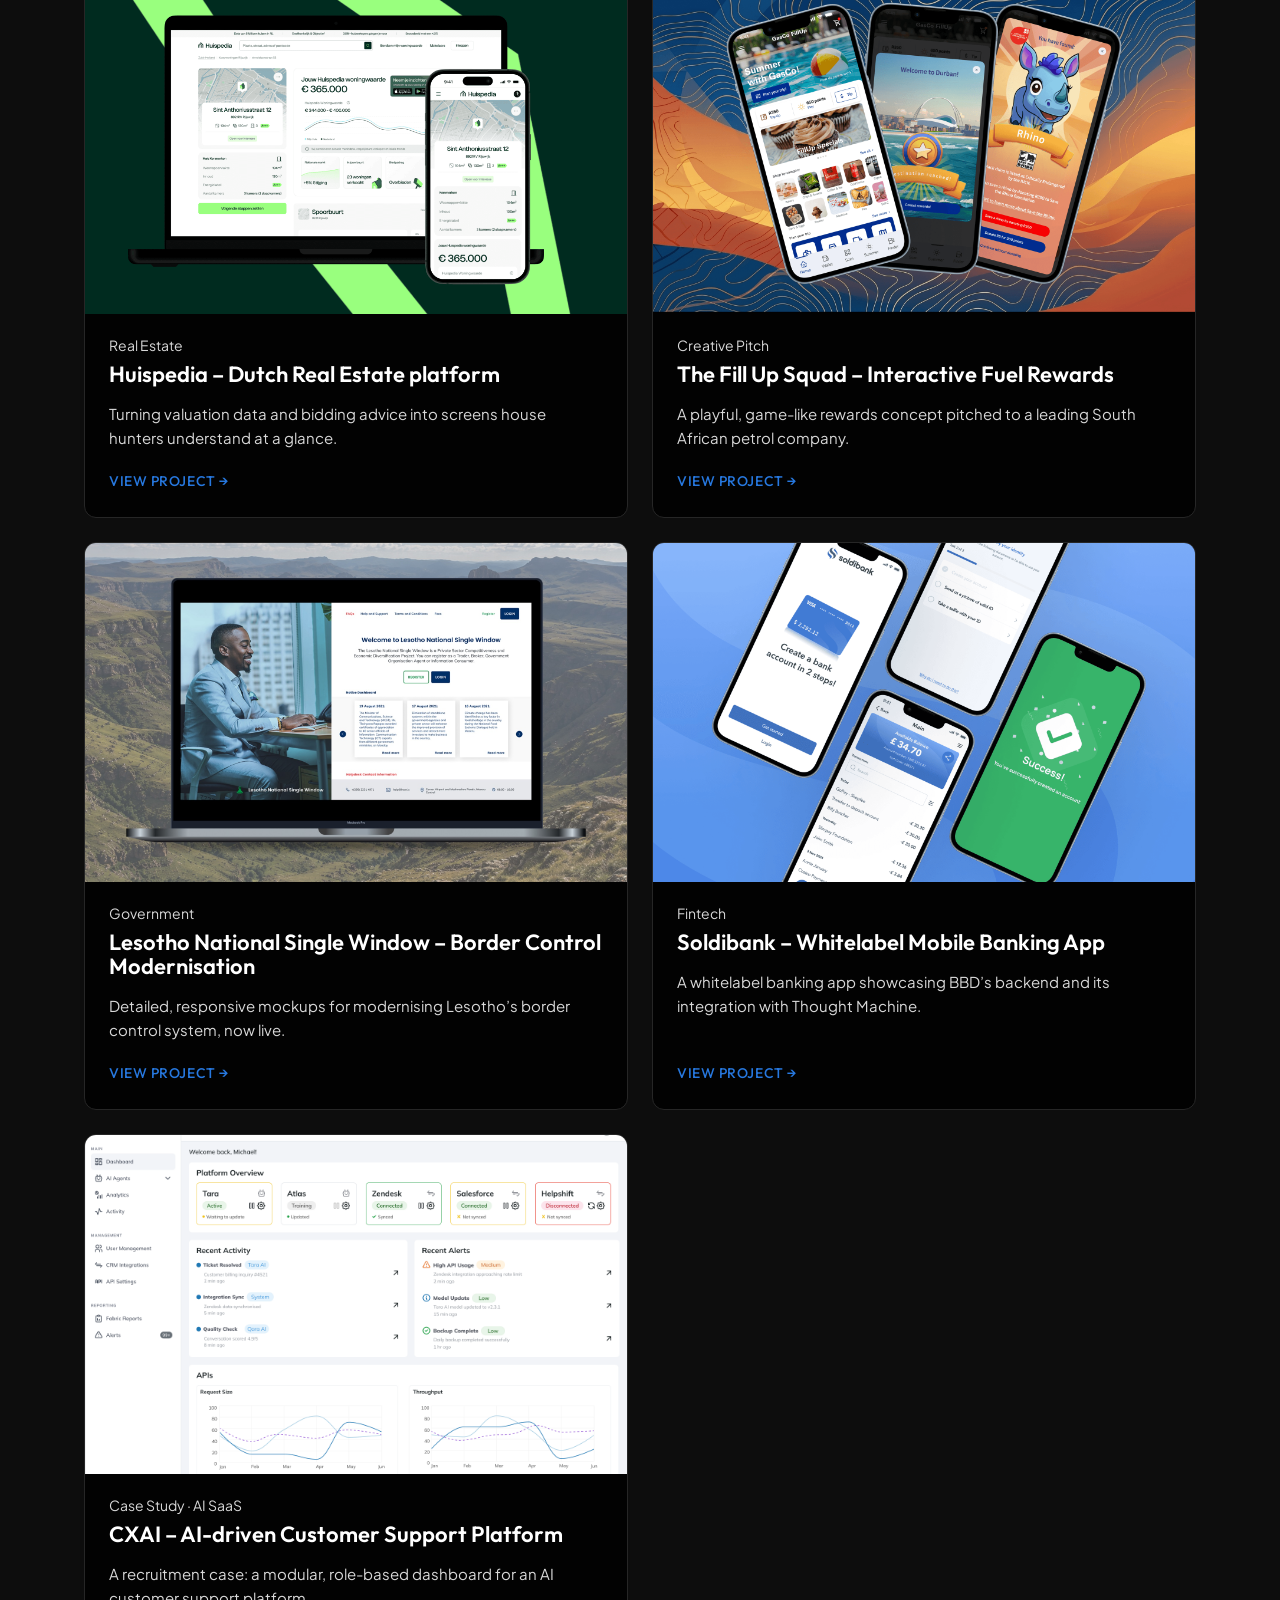
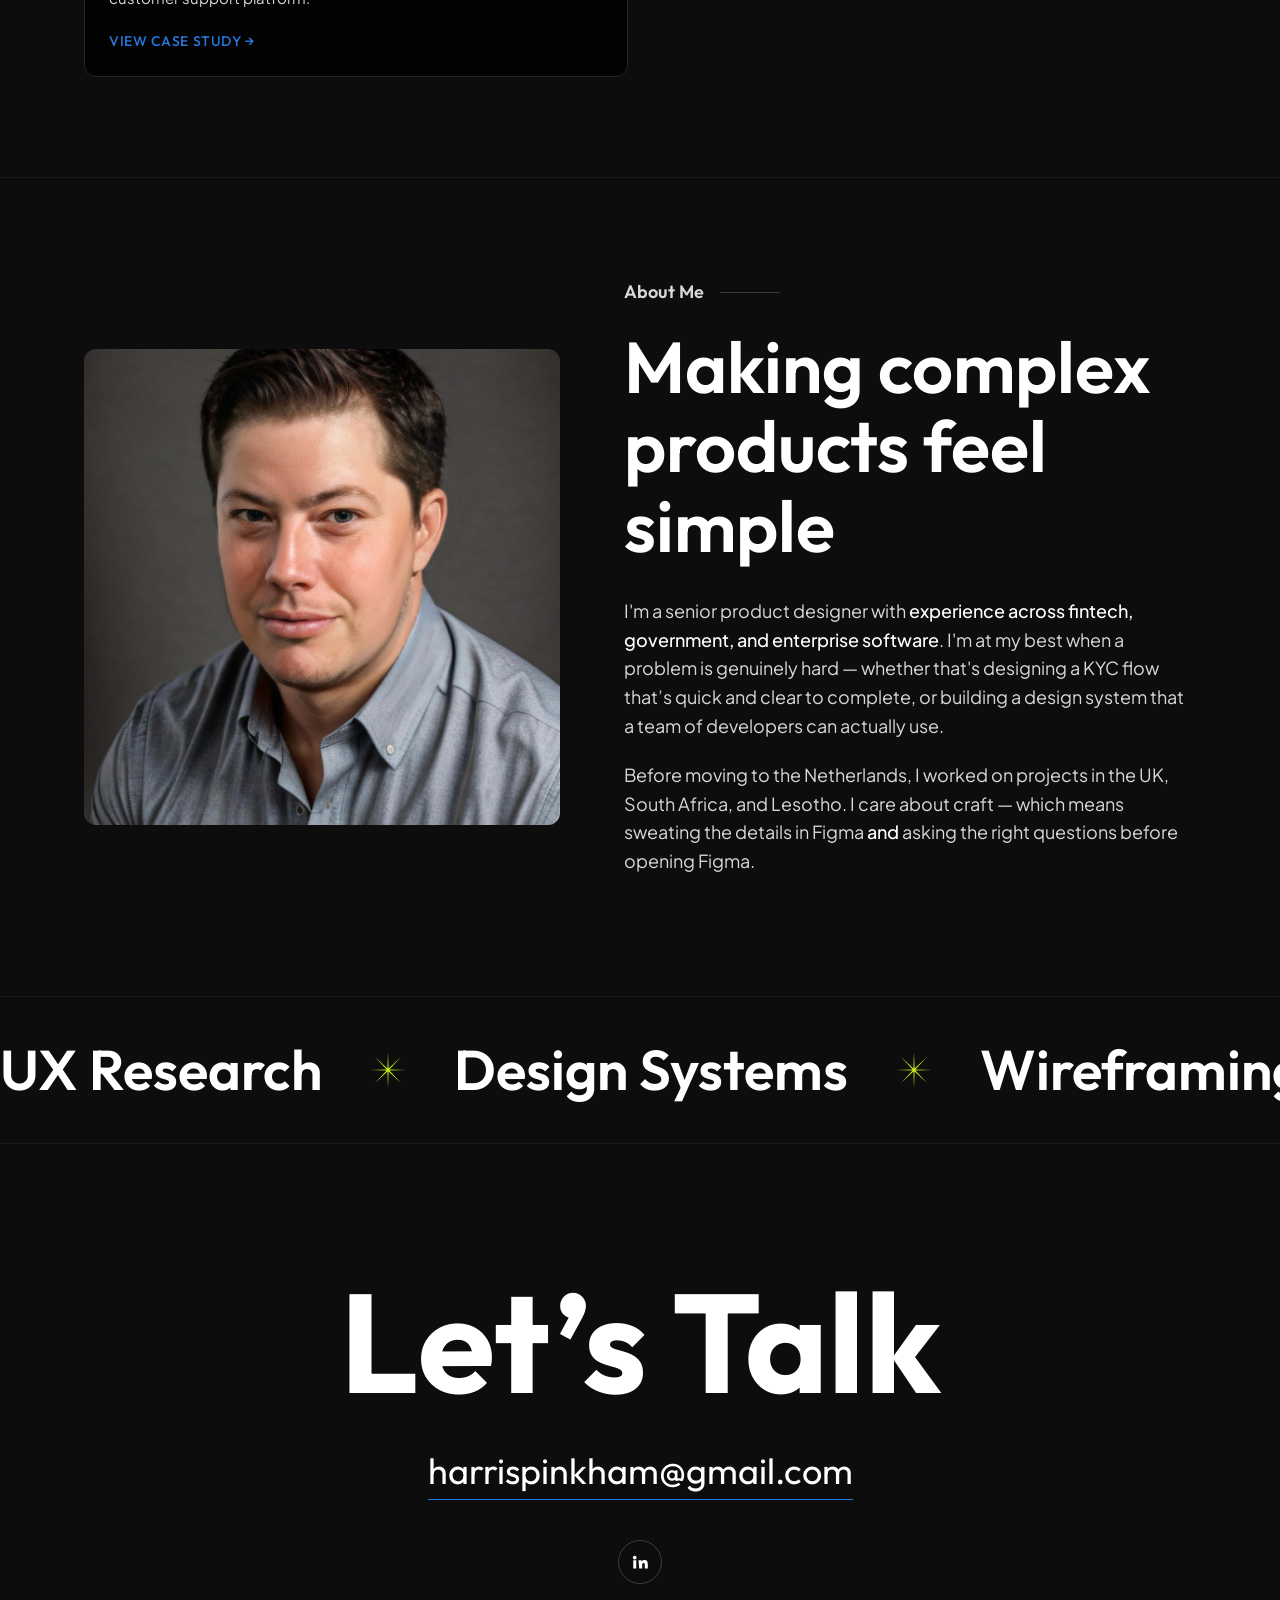
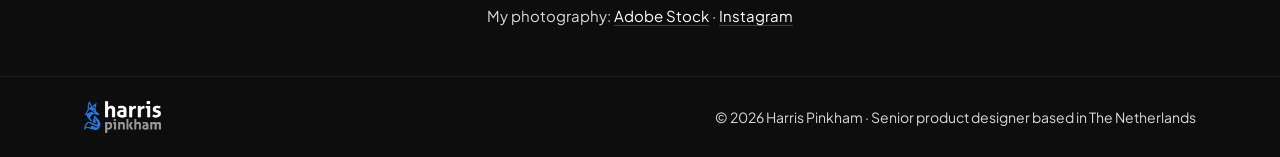
==== commit bd770705: "Sharpen home page and Huispedia, label photography links Home: the eyebrow names the sectors, each p" ====
--- a/index.html
+++ b/index.html
@@ -59,7 +59,7 @@
   <section class="hero">
     <img class="hero-figure" src="assets/hero-image.png" alt="" width="250" height="306">
     <div class="wrap">
-      <p class="eyebrow">Hey There! Harris Pinkham Here</p>
+      <p class="eyebrow">Harris Pinkham · Fintech, government &amp; real estate</p>
       <h1>
         <span class="line">SENIOR <img class="star" src="assets/star.svg" alt=""></span>
         <span class="line">PRODUCT</span>
@@ -87,6 +87,7 @@
           <div class="card-body">
             <p class="tag">Real Estate</p>
             <h3>Huispedia – Dutch Real Estate platform</h3>
+            <p class="card-text">Turning valuation data and bidding advice into screens house hunters understand at a glance.</p>
             <span class="view">VIEW PROJECT →</span>
           </div>
         </a>
@@ -95,6 +96,7 @@
           <div class="card-body">
             <p class="tag">Creative Pitch</p>
             <h3>The Fill Up Squad – Interactive Fuel Rewards</h3>
+            <p class="card-text">A playful, game-like rewards concept pitched to a leading South African petrol company.</p>
             <span class="view">VIEW PROJECT →</span>
           </div>
         </a>
@@ -103,6 +105,7 @@
           <div class="card-body">
             <p class="tag">Government</p>
             <h3>Lesotho National Single Window – Border Control Modernisation</h3>
+            <p class="card-text">Detailed, responsive mockups for modernising Lesotho’s border control system, now live.</p>
             <span class="view">VIEW PROJECT →</span>
           </div>
         </a>
@@ -111,6 +114,7 @@
           <div class="card-body">
             <p class="tag">Fintech</p>
             <h3>Soldibank – Whitelabel Mobile Banking App</h3>
+            <p class="card-text">A whitelabel banking app showcasing BBD’s backend and its integration with Thought Machine.</p>
             <span class="view">VIEW PROJECT →</span>
           </div>
         </a>
@@ -119,6 +123,7 @@
           <div class="card-body">
             <p class="tag">Case Study · AI SaaS</p>
             <h3>CXAI – AI-driven Customer Support Platform</h3>
+            <p class="card-text">A recruitment case: a modular, role-based dashboard for an AI customer support platform.</p>
             <span class="view">VIEW CASE STUDY →</span>
           </div>
         </a>
@@ -140,8 +145,8 @@
 
   <div class="ticker" aria-hidden="true">
     <div class="ticker-track">
-      <span>UX Research</span><span>UX/UI Design</span><span>Design Systems</span><span>Wireframing &amp; Prototyping</span><span>Usability Testing</span>
-      <span>UX Research</span><span>UX/UI Design</span><span>Design Systems</span><span>Wireframing &amp; Prototyping</span><span>Usability Testing</span>
+      <span>UX Research</span><span>Design Systems</span><span>Wireframing &amp; Prototyping</span><span>Usability Testing</span><span>Business Analysis (ECBA)</span><span>Front-end (React/TypeScript)</span>
+      <span>UX Research</span><span>Design Systems</span><span>Wireframing &amp; Prototyping</span><span>Usability Testing</span><span>Business Analysis (ECBA)</span><span>Front-end (React/TypeScript)</span>
     </div>
   </div>
 
@@ -151,9 +156,8 @@
       <a class="email" href="mailto:harrispinkham@gmail.com">harrispinkham@gmail.com</a>
       <div class="socials">
         <a href="https://www.linkedin.com/in/harrispinkham/" aria-label="LinkedIn"><svg viewBox="0 0 24 24"><path d="M4.98 3.5a2.5 2.5 0 1 1 0 5 2.5 2.5 0 0 1 0-5zM3 9.75h4v11H3zm7 0h3.8v1.5h.06c.53-1 1.83-2.06 3.77-2.06 4.03 0 4.77 2.65 4.77 6.1v5.46h-4v-4.84c0-1.16-.02-2.64-1.61-2.64-1.61 0-1.86 1.26-1.86 2.56v4.92h-4z"/></svg></a>
-        <a href="https://www.instagram.com/indiaskapie" aria-label="Instagram"><svg viewBox="0 0 24 24"><path d="M12 7a5 5 0 1 0 0 10 5 5 0 0 0 0-10zm0 8.2a3.2 3.2 0 1 1 0-6.4 3.2 3.2 0 0 1 0 6.4zM17.3 5.5a1.2 1.2 0 1 0 0 2.4 1.2 1.2 0 0 0 0-2.4zM12 2c-2.7 0-3.1 0-4.1.06C4.6 2.2 2.2 4.6 2.06 7.9 2 8.9 2 9.3 2 12s0 3.1.06 4.1c.15 3.3 2.55 5.7 5.84 5.84C8.9 22 9.3 22 12 22s3.1 0 4.1-.06c3.3-.15 5.7-2.55 5.84-5.84.06-1 .06-1.4.06-4.1s0-3.1-.06-4.1C21.8 4.6 19.4 2.2 16.1 2.06 15.1 2 14.7 2 12 2zm0 1.8c2.67 0 3 0 4.03.06 2.4.1 3.97 1.7 4.1 4.1.05 1.05.06 1.36.06 4.04s0 3-.06 4.04c-.12 2.4-1.7 3.97-4.1 4.1-1.04.05-1.36.06-4.03.06s-3 0-4.04-.06c-2.4-.12-3.97-1.7-4.1-4.1C3.8 15 3.8 14.67 3.8 12s0-3 .06-4.04c.12-2.4 1.7-3.97 4.1-4.1C9 3.8 9.33 3.8 12 3.8z"/></svg></a>
-        <a class="social-text" href="https://stock.adobe.com/nl/contributor/207331564/Harris%20Pinkham" aria-label="Adobe Stock portfolio">St</a>
       </div>
+      <p class="photo-links">My photography: <a href="https://stock.adobe.com/nl/contributor/207331564/Harris%20Pinkham">Adobe Stock</a> · <a href="https://www.instagram.com/indiaskapie">Instagram</a></p>
     </div>
   </section>
 </main>
--- a/styles.css
+++ b/styles.css
@@ -164,7 +164,9 @@
 .socials a { display: grid; place-items: center; width: 44px; height: 44px; border: 1px solid var(--line); border-radius: 50%; }
 .socials a:hover { border-color: var(--accent); }
 .socials svg { width: 18px; height: 18px; fill: currentColor; }
-.socials .social-text { font-family: "Outfit", sans-serif; font-size: 16px; font-weight: 600; text-decoration: none; }
+.photo-links { margin-top: 20px; font-size: 15px; color: var(--muted); }
+.photo-links a { color: var(--text); text-decoration: none; border-bottom: 1px solid var(--line); }
+.photo-links a:hover { border-color: var(--accent); }
 footer { border-top: 1px solid #1c1c1c; padding: 24px 0; font-size: 14px; color: var(--muted); }
 footer .wrap { display: flex; justify-content: space-between; align-items: center; gap: 16px; }
 footer img { height: 32px; width: auto; }
@@ -232,6 +234,14 @@
 .project-nav small { display: block; color: var(--muted); font-size: 13px; }
 .project-nav span { font-family: "Outfit", sans-serif; font-size: 20px; font-weight: 600; }
 .project-nav a:hover span { color: var(--accent); }
+
+/* Key decisions on a project page */
+.decisions { padding-bottom: 80px; }
+.decision { display: grid; grid-template-columns: 1fr 1.25fr; gap: 56px; align-items: start; }
+.decision + .decision { margin-top: 80px; }
+.decision h3 { font-size: clamp(24px, 2.6vw, 32px); font-weight: 600; margin-bottom: 8px; }
+.decision h4 { margin-top: 24px; font-size: 14px; font-weight: 600; letter-spacing: .06em; text-transform: uppercase; color: var(--accent); }
+.decision p { margin-top: 8px; color: var(--muted); font-size: 17px; }
 
 /* Case study pages */
 .case-study { padding-bottom: 80px; }
@@ -339,6 +349,7 @@
   .project-info { grid-template-columns: 1fr; gap: 40px; padding-top: 56px; padding-bottom: 56px; }
   .mobile-screens, .mobile-screens.four { grid-template-columns: repeat(2, 1fr); gap: 16px; }
   .desktop-screens.two { grid-template-columns: 1fr; }
+  .decision { grid-template-columns: 1fr; gap: 32px; }
   .gallery.four, .gallery.three, .gallery.five { grid-template-columns: repeat(2, 1fr); gap: 16px; }
   .gallery.two { grid-template-columns: 1fr; }
   .cycle { max-width: 380px; }
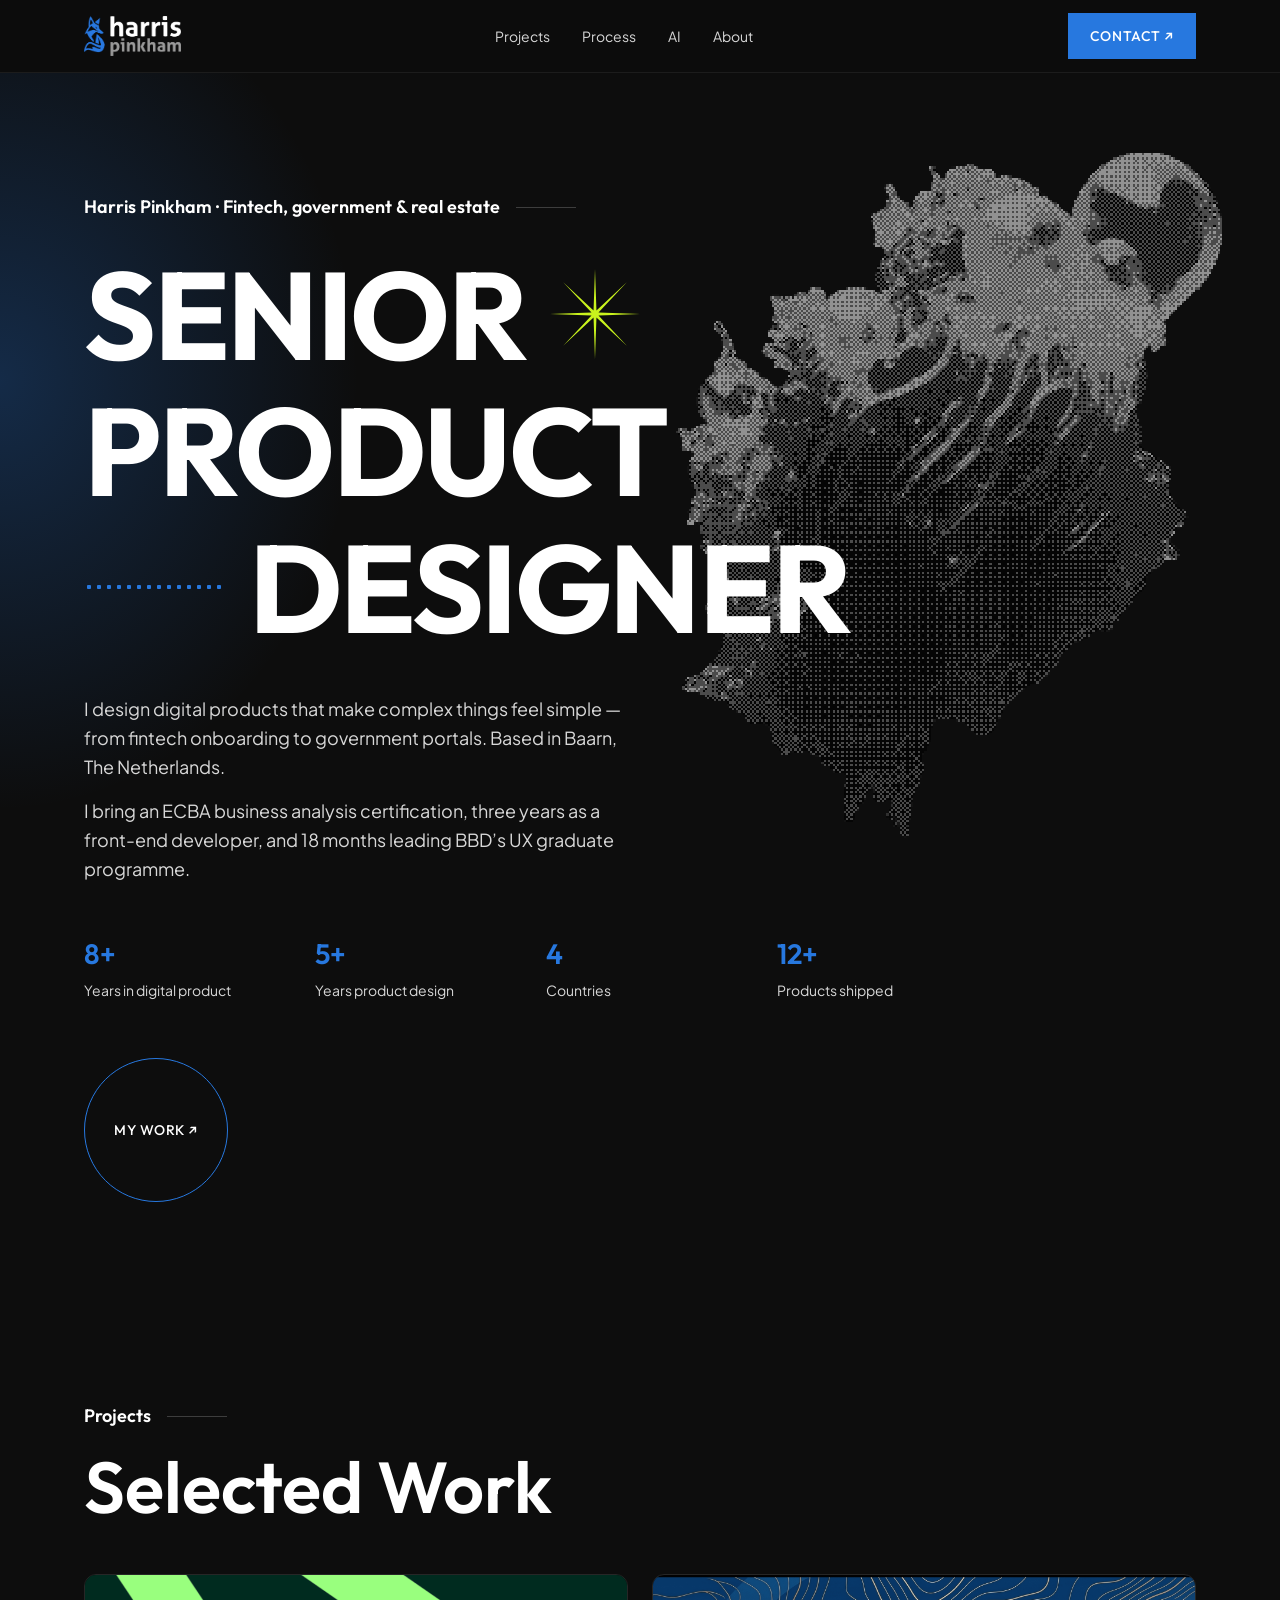
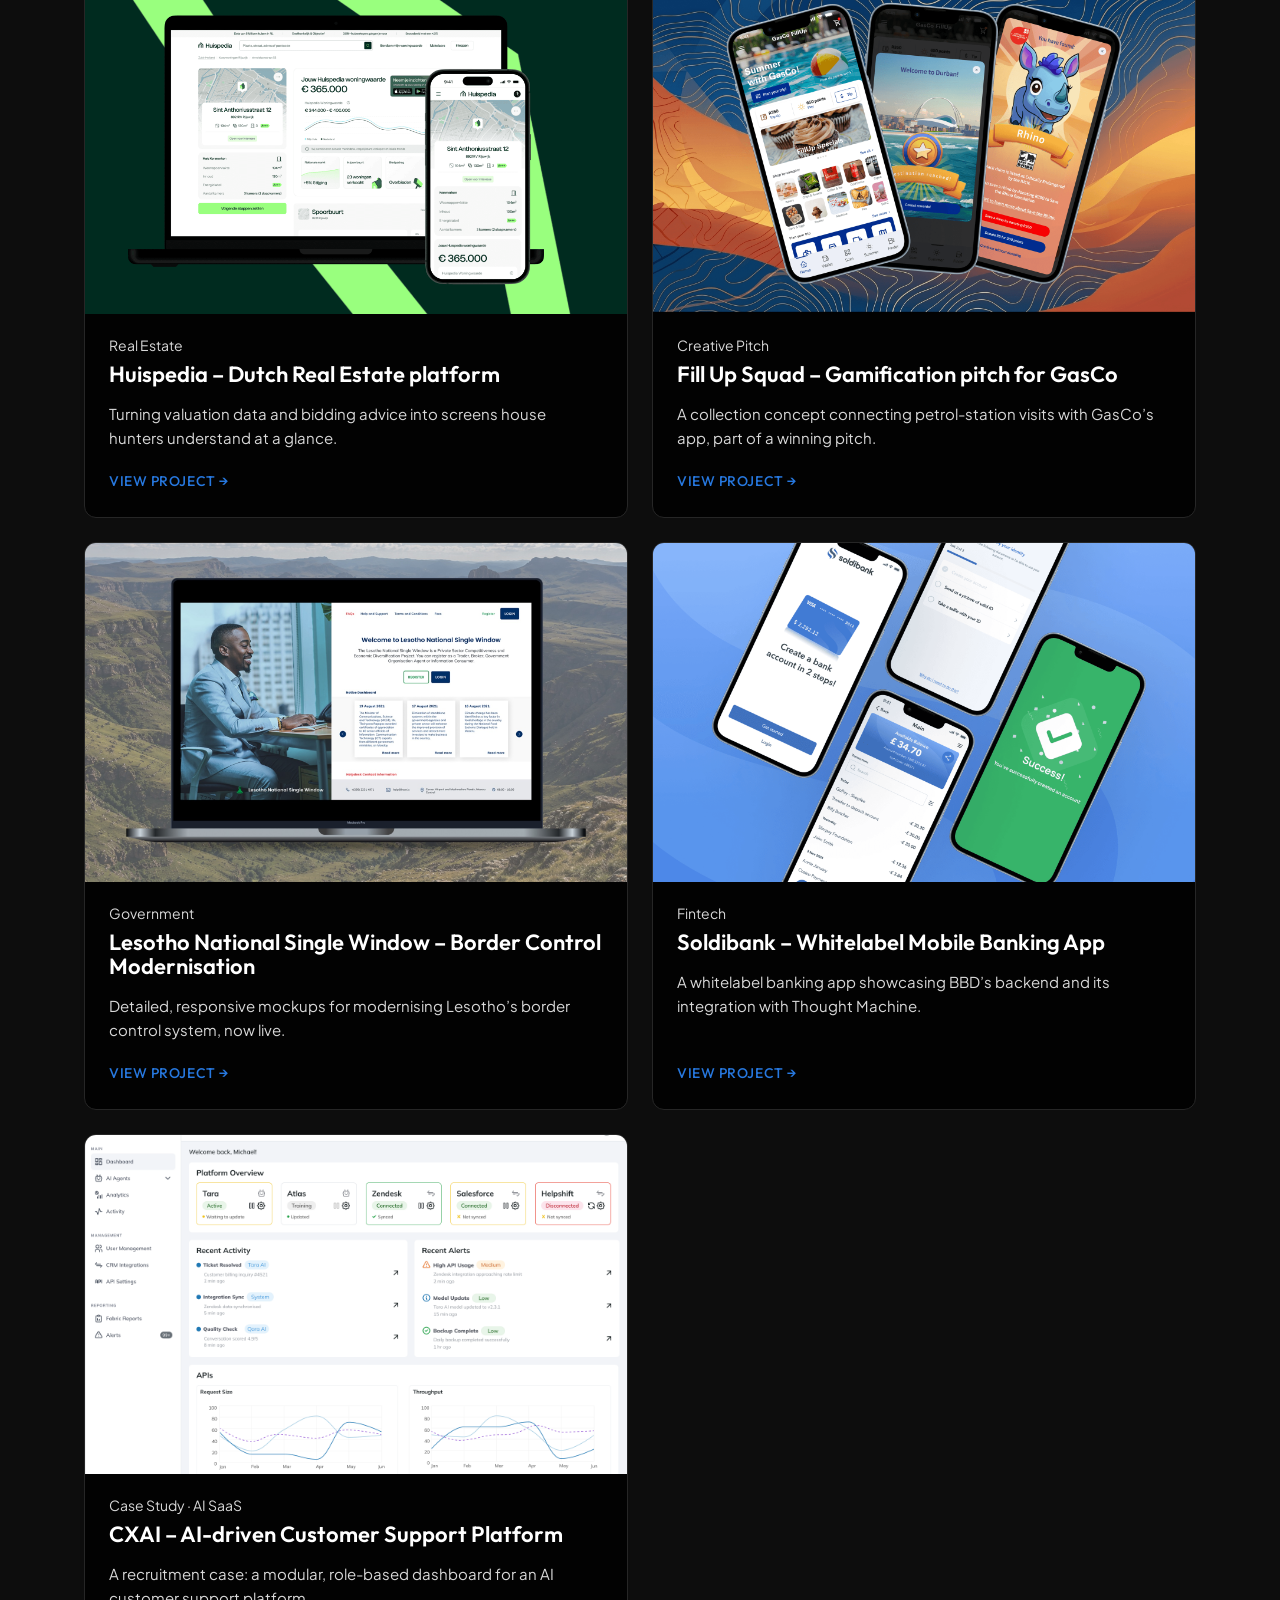
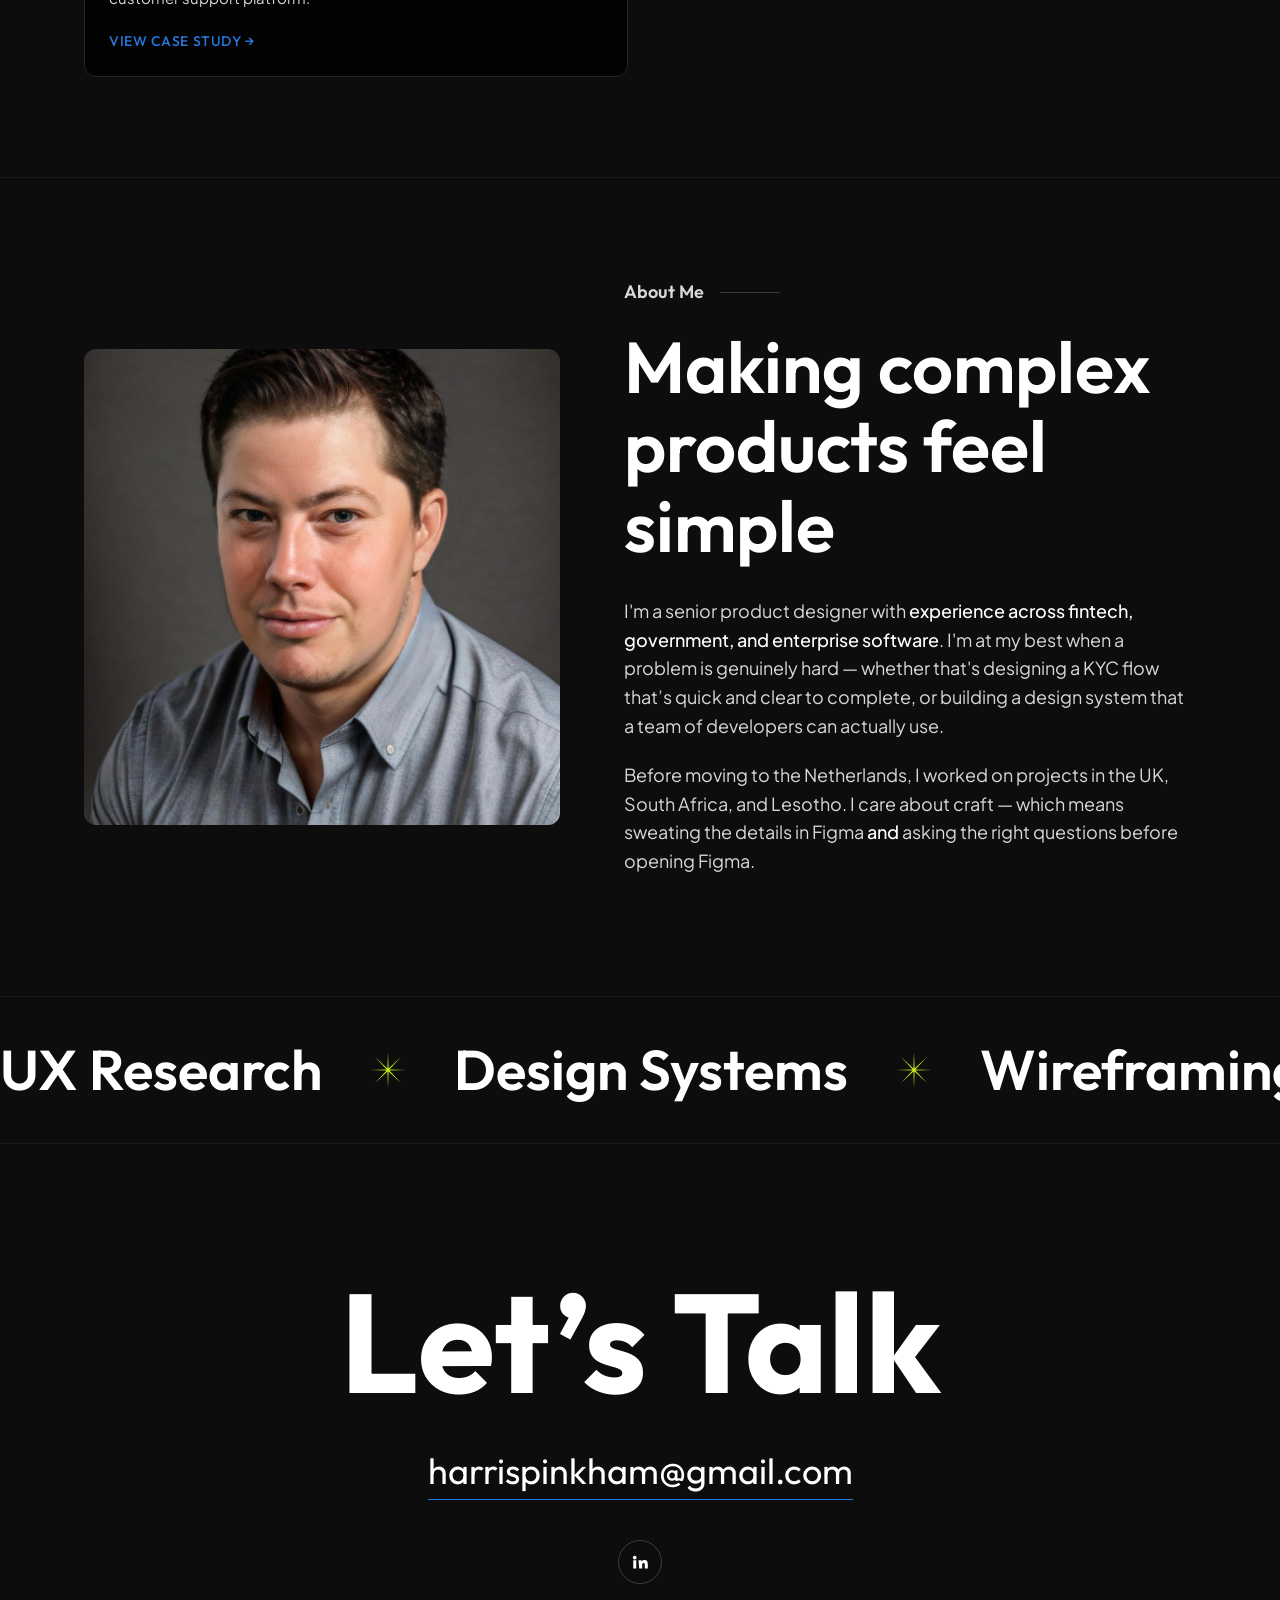
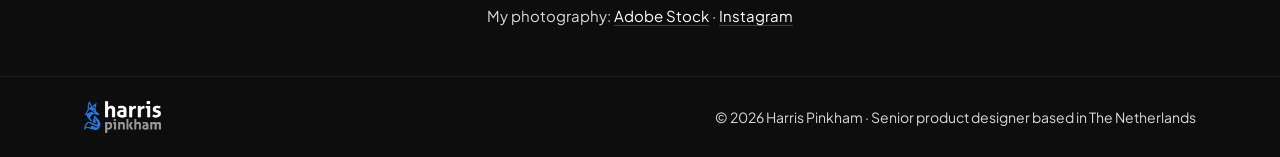
==== commit b15b35dc: "Rework Fill Up Squad as a GasCo gamification pitch case study Presents the anonymised GasCo pitch: t" ====
--- a/index.html
+++ b/index.html
@@ -95,8 +95,8 @@
           <img src="assets/fillup-squad.png" alt="Three phone screens from the Fill Up Squad fuel rewards app" width="2048" height="1150" loading="lazy">
           <div class="card-body">
             <p class="tag">Creative Pitch</p>
-            <h3>The Fill Up Squad – Interactive Fuel Rewards</h3>
-            <p class="card-text">A playful, game-like rewards concept pitched to a leading South African petrol company.</p>
+            <h3>Fill Up Squad – Gamification pitch for GasCo</h3>
+            <p class="card-text">A collection concept connecting petrol-station visits with GasCo’s app, part of a winning pitch.</p>
             <span class="view">VIEW PROJECT →</span>
           </div>
         </a>
--- a/styles.css
+++ b/styles.css
@@ -235,13 +235,59 @@
 .project-nav span { font-family: "Outfit", sans-serif; font-size: 20px; font-weight: 600; }
 .project-nav a:hover span { color: var(--accent); }
 
-/* Key decisions on a project page */
-.decisions { padding-bottom: 80px; }
-.decision { display: grid; grid-template-columns: 1fr 1.25fr; gap: 56px; align-items: start; }
-.decision + .decision { margin-top: 80px; }
-.decision h3 { font-size: clamp(24px, 2.6vw, 32px); font-weight: 600; margin-bottom: 8px; }
-.decision h4 { margin-top: 24px; font-size: 14px; font-weight: 600; letter-spacing: .06em; text-transform: uppercase; color: var(--accent); }
-.decision p { margin-top: 8px; color: var(--muted); font-size: 17px; }
+/* Project case-study stories (Huispedia) */
+.story { padding-top: 72px; padding-bottom: 72px; border-top: 1px solid #1c1c1c; }
+.story-head { margin-bottom: 36px; }
+.story-no { display: block; margin-bottom: 8px; font-family: "Outfit", sans-serif; font-size: 18px; font-weight: 600; color: var(--accent); }
+.story-head h2 { font-size: clamp(30px, 3.6vw, 44px); font-weight: 600; }
+.story-split { display: grid; grid-template-columns: 1fr 1.25fr; gap: 56px; align-items: start; }
+.story-text { max-width: 760px; }
+.story-text.sticky { position: sticky; top: 104px; }
+.story-hero { grid-template-columns: 1fr 380px; }
+.mobile-long { margin: 0; }
+.mobile-long img { width: 100%; height: auto; border-radius: 16px; border: 1px solid #262626; }
+.story-text h4 { margin-top: 24px; font-size: 14px; font-weight: 600; letter-spacing: .06em; text-transform: uppercase; color: var(--accent); }
+.story-text h4:first-child { margin-top: 0; }
+.story-text p { margin-top: 8px; color: var(--muted); font-size: 17px; }
+.story-text .story-credit { margin: 0 0 8px; color: var(--text); font-size: 15px; }
+.story-media { display: grid; gap: 24px; margin-top: 40px; align-items: start; }
+.story-media.two { grid-template-columns: 1fr 1fr; }
+.story-media.phones { grid-template-columns: repeat(3, 1fr); max-width: 960px; gap: 32px; }
+.story-media figure { margin: 0; }
+.story-media figure:not(.browser):not(.phone) img { width: 100%; height: auto; border-radius: 10px; border: 1px solid #262626; }
+.story figcaption { margin-top: 10px; font-size: 14px; color: var(--muted); }
+.story .browser figcaption { margin: 0; padding: 10px 16px; border-top: 1px solid #262626; }
+.other-work .gallery { margin-top: 0; }
+
+/* Lesotho National Single Window case study (namespaced lnsw-) */
+.project-info .lnsw-note { margin-top: 24px; padding-left: 16px; border-left: 2px solid var(--line); font-size: 15px; }
+.lnsw-questions { margin: 8px 0 0; padding-left: 20px; color: var(--text); font-size: 17px; }
+.lnsw-questions li + li { margin-top: 4px; }
+.lnsw-arch { margin: 48px 0 0; }
+.lnsw-arch-label { margin-bottom: 12px; font-family: "Outfit", sans-serif; font-size: 14px; font-weight: 600; letter-spacing: .06em; text-transform: uppercase; color: var(--muted); }
+.lnsw-arch-panes { display: grid; grid-template-columns: .8fr .9fr 2fr 1fr; gap: 8px; min-height: 220px; padding: 8px; border: 1px solid #262626; border-radius: 12px; background: #161616; }
+.lnsw-pane { display: flex; flex-direction: column; gap: 6px; padding: 16px; border-radius: 8px; background: #1f1f1f; font-size: 14px; color: var(--muted); }
+.lnsw-pane strong { font-family: "Outfit", sans-serif; font-size: 16px; font-weight: 600; color: var(--text); }
+.lnsw-pane em { margin-top: auto; padding-top: 12px; font-style: normal; color: var(--accent); }
+.lnsw-pane-task { background: #23262b; border: 1px solid var(--accent); }
+.lnsw-arch figcaption { margin-top: 10px; font-size: 14px; color: var(--muted); }
+.lnsw-divider { margin: 0; text-align: center; font-size: 28px; line-height: 1; color: var(--accent); }
+.lnsw-links { display: flex; flex-wrap: wrap; gap: 24px; margin-top: 20px !important; }
+
+/* Fill Up Squad case study (namespaced fus-) */
+.fus-hero { display: grid; grid-template-columns: repeat(3, 1fr); gap: 32px; max-width: 960px; }
+.fus-hero figure, .fus-screens figure, .fus-ai figure, .fus-phone { margin: 0; }
+.fus-hero img, .fus-screens img, .fus-phone img { width: 100%; height: auto; border-radius: 22px; border: 1px solid #262626; }
+.fus-note { margin-top: 20px !important; font-size: 14px !important; color: var(--muted); }
+.fus-steps { list-style: none; display: grid; grid-template-columns: repeat(4, 1fr); gap: 16px; margin: 36px 0; padding: 0; }
+.fus-steps li { padding: 20px; border: 1px solid #262626; border-radius: 12px; background: var(--surface); color: var(--muted); font-size: 15px; }
+.fus-steps span { display: block; font-family: "Outfit", sans-serif; font-weight: 600; color: var(--accent); }
+.fus-steps strong { display: block; margin: 6px 0 4px; font-family: "Outfit", sans-serif; font-size: 20px; font-weight: 600; color: var(--text); }
+.fus-screens { display: grid; grid-template-columns: repeat(3, 1fr); gap: 32px 28px; max-width: 960px; }
+.fus-screens figcaption, .fus-ai figcaption, .fus-phone figcaption { margin-top: 10px; font-size: 14px; color: var(--muted); }
+.fus-split { grid-template-columns: 1fr 320px; }
+.fus-ai { display: grid; grid-template-columns: 1fr 1.6fr; gap: 28px; align-items: start; margin-top: 36px; max-width: 960px; }
+.fus-ai img { width: 100%; height: auto; border-radius: 12px; border: 1px solid #262626; }
 
 /* Case study pages */
 .case-study { padding-bottom: 80px; }
@@ -349,7 +395,21 @@
   .project-info { grid-template-columns: 1fr; gap: 40px; padding-top: 56px; padding-bottom: 56px; }
   .mobile-screens, .mobile-screens.four { grid-template-columns: repeat(2, 1fr); gap: 16px; }
   .desktop-screens.two { grid-template-columns: 1fr; }
-  .decision { grid-template-columns: 1fr; gap: 32px; }
+  .story { padding-top: 56px; padding-bottom: 56px; }
+  .fus-hero { grid-template-columns: repeat(3, 1fr); gap: 10px; }
+  .fus-hero img { border-radius: 12px; }
+  .fus-steps { grid-template-columns: 1fr 1fr; }
+  .fus-screens { grid-template-columns: 1fr; max-width: 300px; margin: 0 auto; }
+  .fus-split { grid-template-columns: 1fr; }
+  .fus-phone { max-width: 300px; margin: 0 auto; }
+  .fus-ai { grid-template-columns: 1fr; }
+  .lnsw-arch-panes { grid-template-columns: 1fr; min-height: 0; }
+  .lnsw-pane-task { min-height: 120px; }
+  .story-split, .story-media.two { grid-template-columns: 1fr; gap: 32px; }
+  .story-text.sticky { position: static; }
+  .story-media.phones { grid-template-columns: 1fr; max-width: 300px; margin-left: auto; margin-right: auto; gap: 24px; }
+  .story-hero { grid-template-columns: 1fr; }
+  .mobile-long { max-width: 300px; margin: 0 auto; }
   .gallery.four, .gallery.three, .gallery.five { grid-template-columns: repeat(2, 1fr); gap: 16px; }
   .gallery.two { grid-template-columns: 1fr; }
   .cycle { max-width: 380px; }
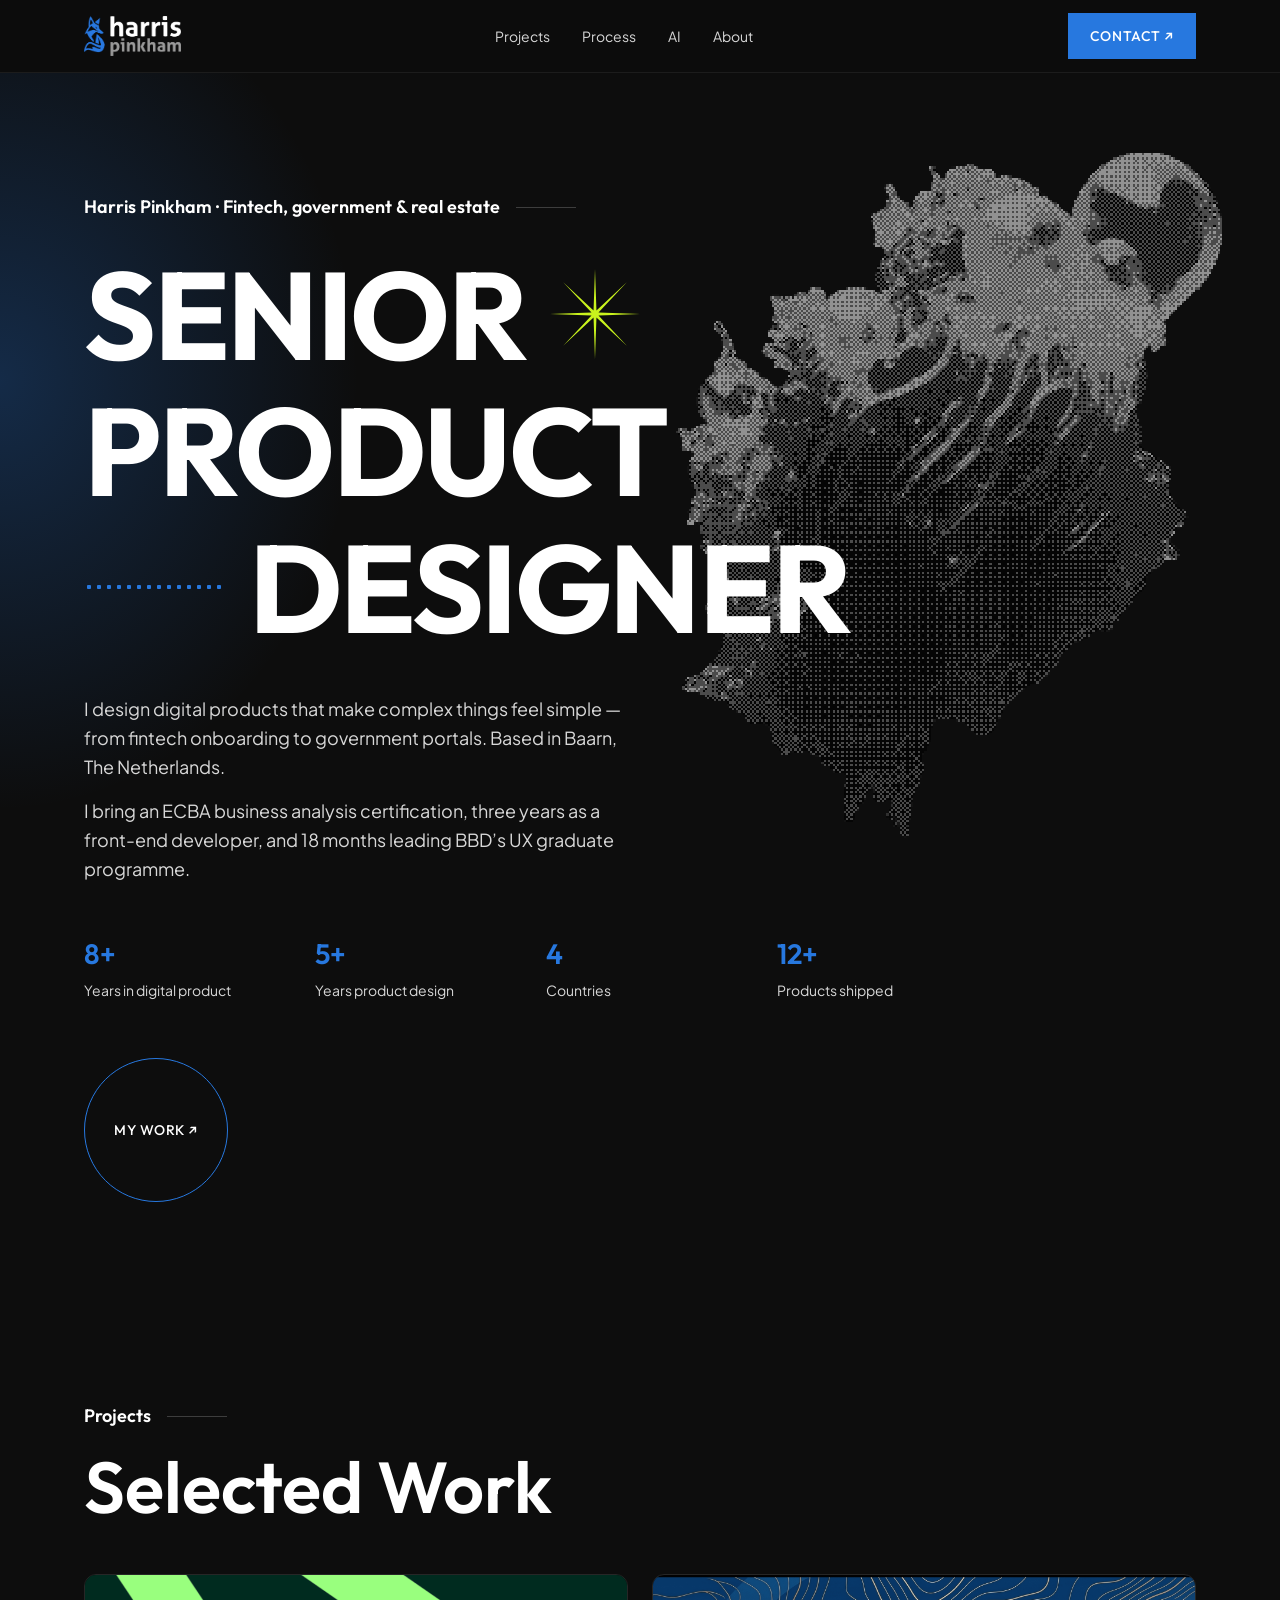
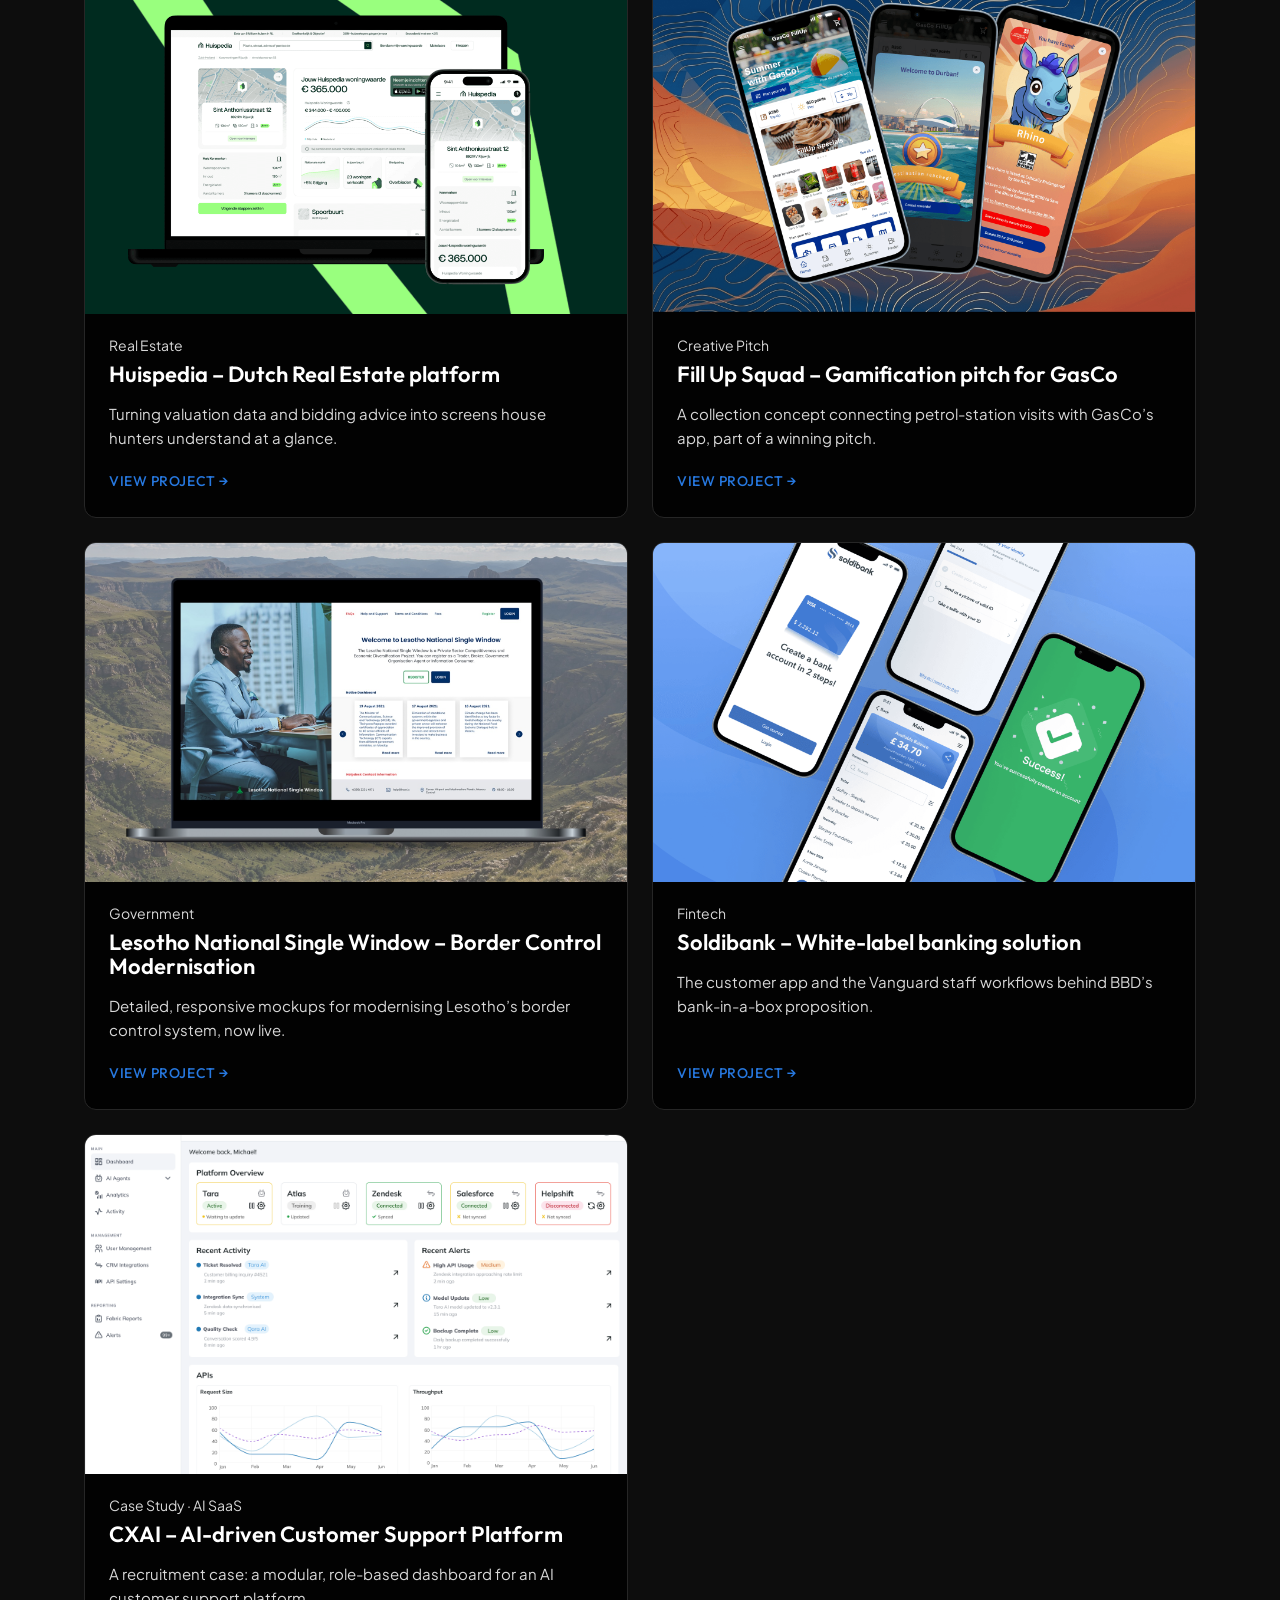
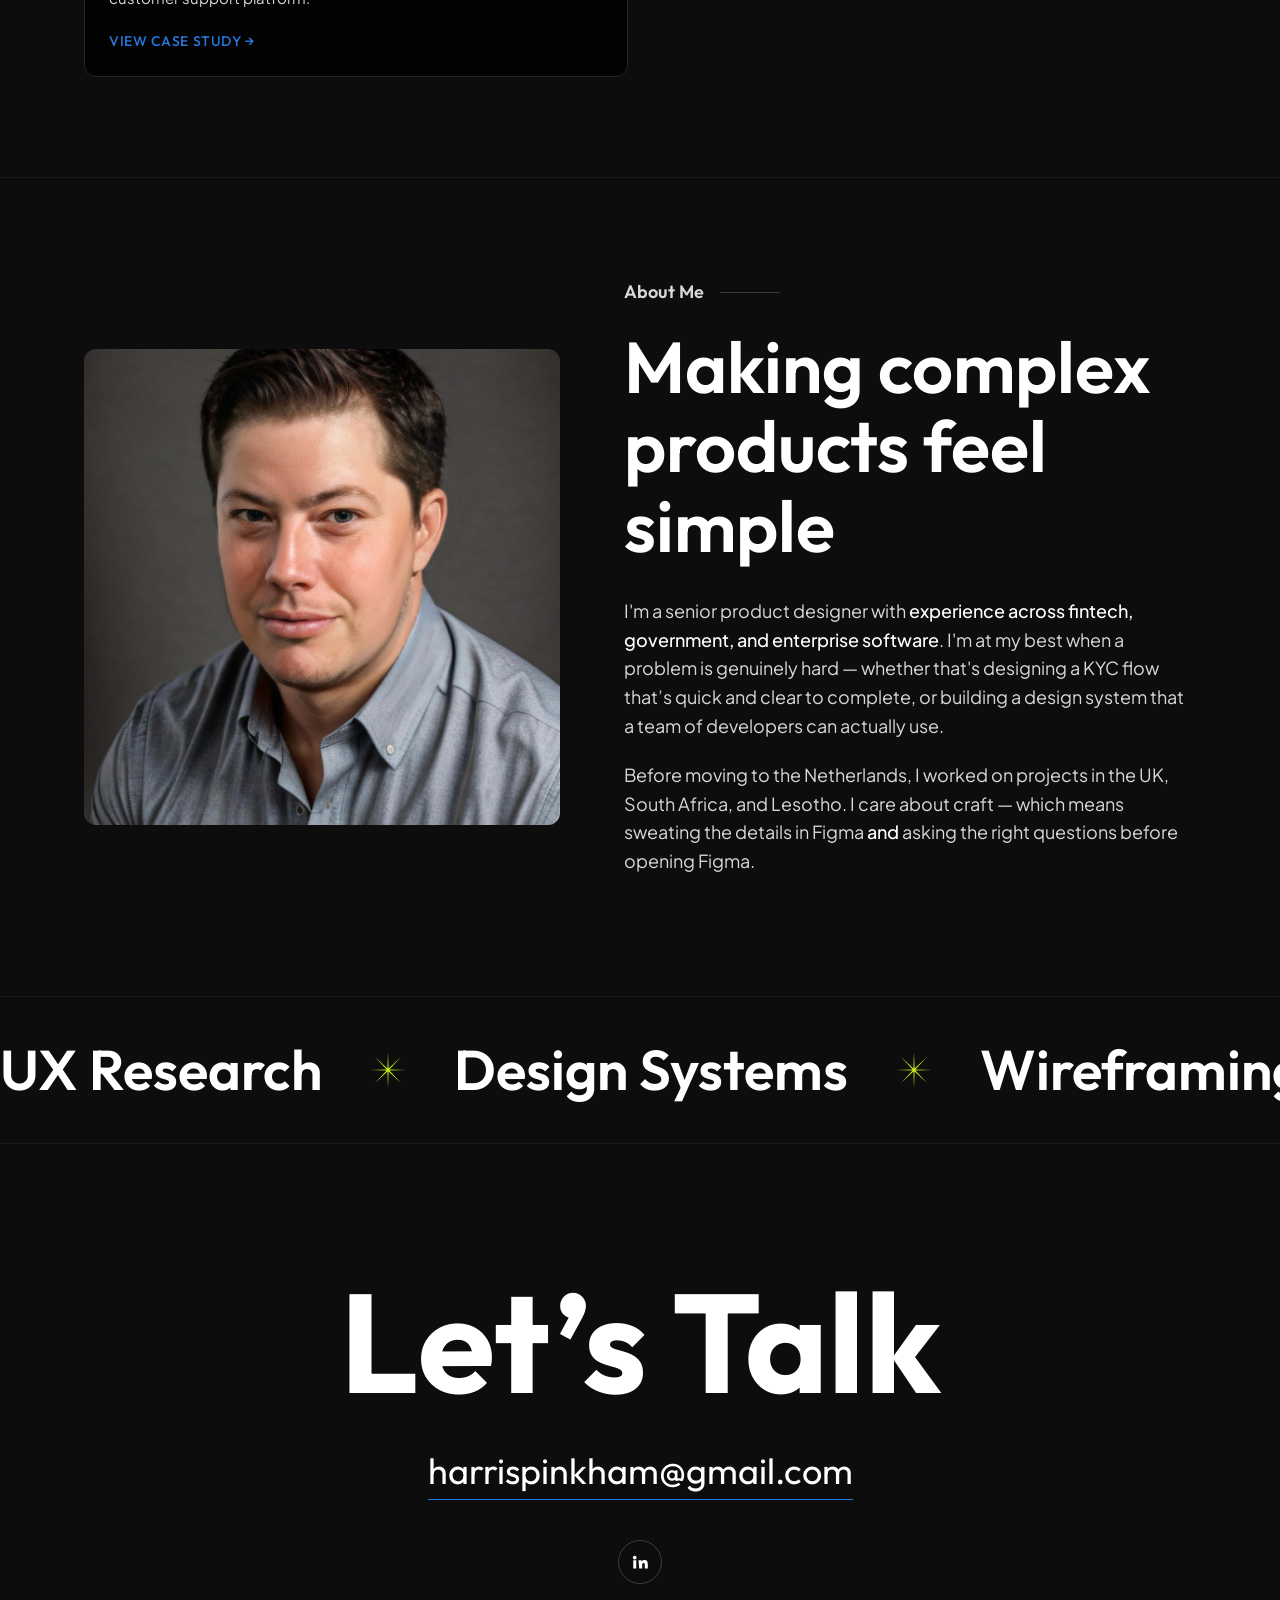
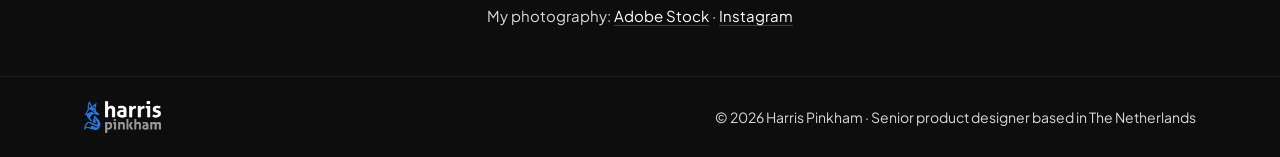
==== commit abdc2f82: "Rework Soldibank as a customer-and-staff banking case study Presents BBD's white-label bank-in-a-box" ====
--- a/index.html
+++ b/index.html
@@ -113,8 +113,8 @@
           <img src="assets/soldibank.png" alt="Soldibank mobile banking app screens" width="2048" height="1150" loading="lazy">
           <div class="card-body">
             <p class="tag">Fintech</p>
-            <h3>Soldibank – Whitelabel Mobile Banking App</h3>
-            <p class="card-text">A whitelabel banking app showcasing BBD’s backend and its integration with Thought Machine.</p>
+            <h3>Soldibank – White-label banking solution</h3>
+            <p class="card-text">The customer app and the Vanguard staff workflows behind BBD’s bank-in-a-box proposition.</p>
             <span class="view">VIEW PROJECT →</span>
           </div>
         </a>
--- a/styles.css
+++ b/styles.css
@@ -288,6 +288,25 @@
 .fus-split { grid-template-columns: 1fr 320px; }
 .fus-ai { display: grid; grid-template-columns: 1fr 1.6fr; gap: 28px; align-items: start; margin-top: 36px; max-width: 960px; }
 .fus-ai img { width: 100%; height: auto; border-radius: 12px; border: 1px solid #262626; }
+
+/* Soldibank case study (namespaced sb-) */
+.sb-label { margin: 0 0 10px; font-family: "Outfit", sans-serif; font-size: 13px; font-weight: 600; letter-spacing: .06em; text-transform: uppercase; color: var(--accent); }
+.sb-hero { display: grid; grid-template-columns: 260px 1fr; gap: 32px; align-items: end; }
+.sb-hero figure, .sb-pair figure, .sb-phones figure { margin: 0; }
+.sb-hero-phone img, .sb-phones img, .sb-pair img { width: 100%; height: auto; border-radius: 18px; border: 1px solid #262626; }
+.sb-audiences { display: grid; grid-template-columns: 1fr 1fr; gap: 16px; margin-top: 36px; max-width: 900px; }
+.sb-audiences > div { display: flex; flex-direction: column; gap: 4px; padding: 20px; border: 1px solid #262626; border-radius: 12px; background: var(--surface); color: var(--muted); font-size: 15px; }
+.sb-audiences strong { font-family: "Outfit", sans-serif; font-size: 20px; font-weight: 600; color: var(--text); }
+.sb-pairs { display: grid; grid-template-columns: repeat(3, 1fr); gap: 40px 32px; margin-top: 40px; }
+.sb-pair { display: grid; grid-template-columns: 1fr 1fr; gap: 12px; align-items: start; }
+.sb-pair-cap { grid-column: 1 / -1; margin: 0; font-size: 14px; color: var(--muted); }
+.sb-pair figcaption, .sb-phones figcaption { margin-top: 8px; font-size: 13px; color: var(--muted); }
+.sb-sub { margin: 56px 0 20px; font-size: 22px; font-weight: 600; }
+.sb-phones { display: grid; grid-template-columns: repeat(3, 1fr); gap: 28px; max-width: 760px; }
+.sb-phones.two { grid-template-columns: repeat(2, 1fr); max-width: 520px; }
+.sb-phones.one { grid-template-columns: 1fr; max-width: 250px; }
+.sb-step { margin-top: 48px; }
+.sb-note { font-size: 14px !important; }
 
 /* Case study pages */
 .case-study { padding-bottom: 80px; }
@@ -396,6 +415,10 @@
   .mobile-screens, .mobile-screens.four { grid-template-columns: repeat(2, 1fr); gap: 16px; }
   .desktop-screens.two { grid-template-columns: 1fr; }
   .story { padding-top: 56px; padding-bottom: 56px; }
+  .sb-hero { grid-template-columns: 1fr; }
+  .sb-hero-phone { max-width: 260px; }
+  .sb-audiences, .sb-pairs { grid-template-columns: 1fr; }
+  .sb-phones, .sb-phones.two, .sb-phones.one { grid-template-columns: 1fr; max-width: 280px; margin: 0 auto; }
   .fus-hero { grid-template-columns: repeat(3, 1fr); gap: 10px; }
   .fus-hero img { border-radius: 12px; }
   .fus-steps { grid-template-columns: 1fr 1fr; }
